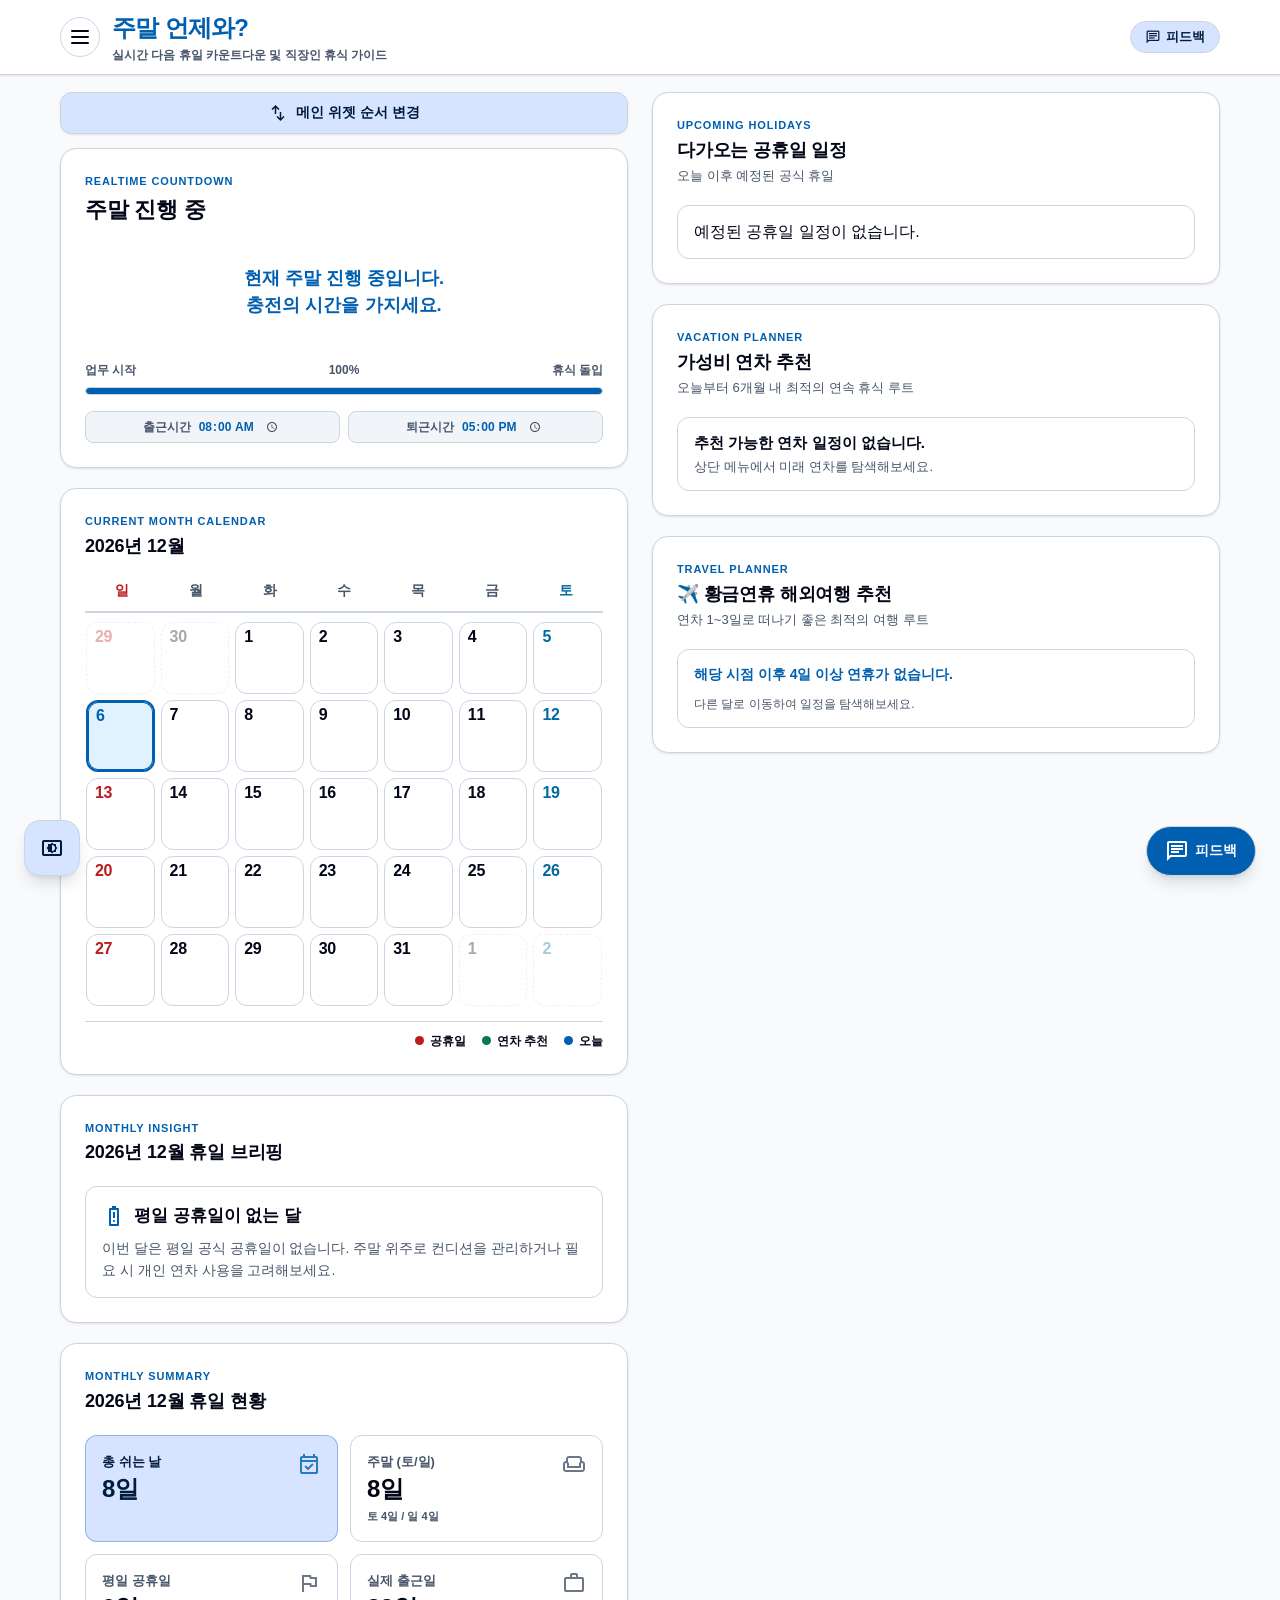
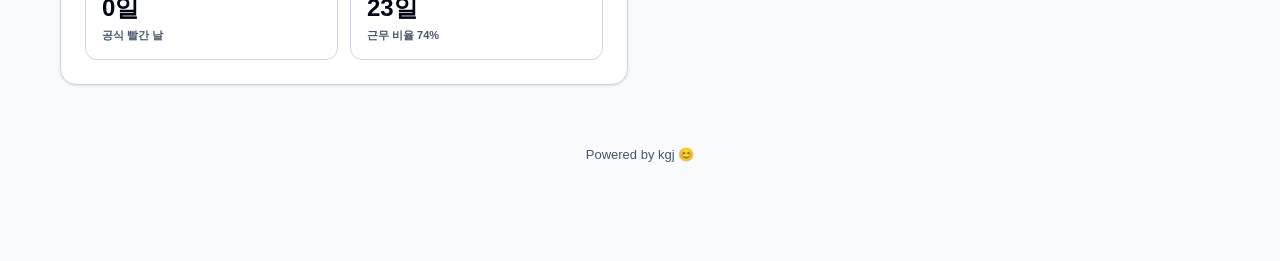
==== index.html @ 72e6ed7c "Update index.html" ====
<!DOCTYPE html>
<html lang="ko" data-theme="auto">
<head>
  <meta charset="UTF-8" />
  <meta name="viewport" content="width=device-width, initial-scale=1.0" />
  <title>주말 언제와?</title>
  <link rel="icon" type="image/png" href="/day-off.png">

  <!-- Open Graph (OG) 메타 태그 -->
  <meta property="og:type" content="website" />
  <meta property="og:title" content="주말 언제와?" />
  <meta property="og:description" content="직장인들의 중요한 주말과 휴가를 위해!" />
  <meta property="og:image" content="/bye.png" />
  <meta property="og:url" content="https://day-off.o-r.kr" />
  <meta property="og:site_name" content="주말 언제와?" />
  <meta property="og:locale" content="ko_KR" />

  <link rel="stylesheet" href="style.css" />
  <link rel="preconnect" href="https://fonts.googleapis.com">
  <link rel="preconnect" href="https://fonts.gstatic.com" crossorigin>
  <link href="https://fonts.googleapis.com/css2?family=Pretendard:wght@400;500;600;700;800;900&family=Material+Symbols+Outlined:opsz,wght,FILL,GRAD@20..48,100..700,0..1,-50..200&display=swap" rel="stylesheet">
</head>
<body>
  <!-- 글로벌 로딩 화면 -->
  <div class="app-loading-screen" id="app-loading-screen">
    <div class="loading-spinner"></div>
    <p class="loading-text">데이터 불러오는 중...</p>
  </div>

  <!-- 상단 앱 바 (애니메이션 햄버거/X 버튼 & 마퀴 지원 타이틀 & 중앙 백그라운드 루팡 인디케이터 & 우측 피드백 버튼) -->
  <header class="app-top-bar" id="app-top-bar">
    <div class="top-bar-inner">
      <div class="top-bar-left">
        <!-- ☰ ↔ ✖️ 애니메이션 변형 햄버거 버튼 -->
        <button type="button" class="hamburger-btn" id="btn-open-nav-menu" aria-label="메뉴 열기" title="전체 메뉴">
          <div class="hamburger-lines">
            <span></span>
            <span></span>
            <span></span>
          </div>
        </button>

        <div class="top-bar-title-wrap" id="top-bar-title-wrap">
          <h1 class="brand-title" id="brand-title">
            <span class="brand-title-text" id="brand-title-text">주말 언제와?</span>
          </h1>
          <p class="brand-subtitle" id="brand-subtitle">
            <span class="brand-subtitle-text" id="brand-subtitle-text">실시간 다음 휴일 카운트다운 및 직장인 휴식 가이드</span>
          </p>
        </div>
      </div>

      <!-- ☕ 루팡 진행 중 최상단 가운데 미니 인디케이터 (클릭 시 루팡 가이드 모달 열림) -->
      <button type="button" class="top-bar-slack-indicator is-hidden" id="btn-top-slack-indicator" title="슬기로운 루팡 가이드 열기">
        <span class="slack-pulse-dot"></span>
        <span class="slack-indicator-text">☕ <span id="top-slack-time">00:00:00</span></span>
        <span class="slack-indicator-divider">|</span>
        <span class="slack-indicator-amount"><span id="top-slack-amount">0</span>원</span>
      </button>

      <!-- 🌟 스크롤 시 상단 우측에 나타나는 피드백 버튼 -->
      <button type="button" class="top-bar-feedback-btn is-hidden" id="btn-top-feedback" title="피드백 작성">
        <span class="material-symbols-outlined">chat</span>
        <span class="btn-text">피드백</span>
      </button>
    </div>
  </header>

  <!-- ==========================================
       1. 메인 대시보드 (좌/우 균등 배치)
       ========================================== -->
  <div class="app-layout">
    <main class="responsive-dashboard-grid" id="main-dashboard-grid">
      <!-- 좌측 칼럼 영역 (4개 위젯) -->
      <div class="grid-col primary-col" id="col-primary">
        
        <!-- REALTIME COUNTDOWN 상단: 위젯 순서 변경 버튼 바 -->
        <div class="widget-order-top-bar">
          <button type="button" class="btn-widget-reorder-main" id="btn-open-widget-order" title="대시보드 위젯 순서 변경">
            <span class="material-symbols-outlined">swap_vert</span>
            <span>메인 위젯 순서 변경</span>
          </button>
        </div>

        <!-- 위젯 1: 실시간 쉬는 날 카운트다운 -->
        <section class="md-card hero-card dashboard-widget" data-widget-id="countdown" id="widget-countdown">
          <div class="card-header">
            <div>
              <span class="card-overline">REALTIME COUNTDOWN</span>
              <h2 id="timer-title" class="title-large">다음 쉬는 날까지</h2>
            </div>
          </div>
          
          <div class="countdown-display" id="countdown">
            <div class="countdown-unit">
              <div class="flip-text-container" id="flip-days">
                <span class="flip-num active">0</span>
                <span class="flip-num incoming">0</span>
              </div>
              <span class="label-unit">일</span>
            </div>
            <span class="countdown-separator">:</span>

            <div class="countdown-unit">
              <div class="flip-text-container" id="flip-hours">
                <span class="flip-num active">00</span>
                <span class="flip-num incoming">00</span>
              </div>
              <span class="label-unit">시간</span>
            </div>
            <span class="countdown-separator">:</span>

            <div class="countdown-unit">
              <div class="flip-text-container" id="flip-minutes">
                <span class="flip-num active">00</span>
                <span class="flip-num incoming">00</span>
              </div>
              <span class="label-unit">분</span>
            </div>
            <span class="countdown-separator">:</span>

            <div class="countdown-unit">
              <div class="flip-text-container" id="flip-seconds">
                <span class="flip-num active">00</span>
                <span class="flip-num incoming">00</span>
              </div>
              <span class="label-unit">초</span>
            </div>
          </div>

          <div class="linear-progress-group">
            <div class="progress-labels">
              <span class="label-small" id="progress-start-label">업무 시작</span>
              <span class="label-small font-bold" id="progress-percent">0%</span>
              <span class="label-small" id="progress-end-label">휴식 돌입</span>
            </div>
            <div class="linear-progress-track">
              <div class="linear-progress-indicator" id="progress-bar"></div>
            </div>

            <!-- 게이지 밑 오른쪽 출근/퇴근 시간 설정 칩 행 -->
            <div class="progress-bottom-row">
              <label for="start-work-time" class="target-time-chip compact-chip" title="출근 시간 변경 (브라우저에 자동 저장)">
                <span class="material-symbols-outlined chip-icon">schedule</span>
                <span class="chip-label">출근시간</span>
                <input type="time" id="start-work-time" class="time-input-inline" />
              </label>

              <label for="off-work-time" class="target-time-chip compact-chip" title="퇴근 시간 변경 (브라우저에 자동 저장)">
                <span class="material-symbols-outlined chip-icon">schedule</span>
                <span class="chip-label">퇴근시간</span>
                <input type="time" id="off-work-time" class="time-input-inline" />
              </label>
            </div>
          </div>
        </section>

        <!-- 위젯 2: 현재 월 고정 달력 (날씨 표시 지원) -->
        <section class="md-card dashboard-widget" data-widget-id="calendar" id="widget-calendar">
          <div class="cal-nav-bar">
            <div class="cal-title-area">
              <span class="card-overline">CURRENT MONTH CALENDAR</span>
              <div class="cal-title-row">
                <h2 id="main-cal-month-year" class="title-medium">이번 달 달력</h2>
              </div>
            </div>
          </div>

          <div class="calendar-grid-header">
            <span class="sun">일</span>
            <span>월</span>
            <span>화</span>
            <span>수</span>
            <span>목</span>
            <span>금</span>
            <span class="sat">토</span>
          </div>

          <div class="calendar-viewport">
            <div class="calendar-grid-layer active-layer" id="main-calendar-days"></div>
          </div>

          <div class="calendar-legend">
            <span class="legend-item"><span class="legend-dot dot-holiday"></span>공휴일</span>
            <span class="legend-item"><span class="legend-dot dot-leave"></span>연차 추천</span>
            <span class="legend-item"><span class="legend-dot dot-today"></span>오늘</span>
          </div>
        </section>

        <!-- 위젯 3: 이번 달 브리핑 -->
        <section class="md-card insight-card dashboard-widget" data-widget-id="insight" id="widget-insight">
          <div class="card-headline">
            <div>
              <span class="card-overline">MONTHLY INSIGHT</span>
              <h2 class="title-medium" id="main-insight-title">이번 달 휴일 브리핑</h2>
            </div>
          </div>
          <div class="insight-content-box">
            <div class="insight-header">
              <span class="material-symbols-outlined insight-badge-icon" id="main-insight-icon">insights</span>
              <h3 class="insight-headline" id="main-insight-headline">휴일 일정 분석 중...</h3>
            </div>
            <p class="insight-description" id="main-insight-desc">데이터를 불러오고 있습니다.</p>
          </div>
        </section>

        <!-- 위젯 4: 이번 달 통계 -->
        <section class="md-card dashboard-widget" data-widget-id="stats" id="widget-stats">
          <div class="card-headline">
            <div>
              <span class="card-overline">MONTHLY SUMMARY</span>
              <h2 class="title-medium" id="main-stats-title">이번 달 휴일 현황</h2>
            </div>
          </div>

          <div class="stats-grid">
            <div class="stat-box total">
              <div class="stat-content">
                <span class="stat-label">총 쉬는 날</span>
                <span class="stat-value" id="main-stat-total-days">0일</span>
              </div>
              <span class="material-symbols-outlined stat-icon">event_available</span>
            </div>

            <div class="stat-box">
              <div class="stat-content">
                <span class="stat-label">주말 (토/일)</span>
                <span class="stat-value" id="main-stat-weekend-days">0일</span>
                <span class="stat-sub" id="main-stat-weekend-detail">토 0일 / 일 0일</span>
              </div>
              <span class="material-symbols-outlined stat-icon">weekend</span>
            </div>

            <div class="stat-box">
              <div class="stat-content">
                <span class="stat-label">평일 공휴일</span>
                <span class="stat-value" id="main-stat-holiday-days">0일</span>
                <span class="stat-sub">공식 빨간 날</span>
              </div>
              <span class="material-symbols-outlined stat-icon">flag</span>
            </div>

            <div class="stat-box">
              <div class="stat-content">
                <span class="stat-label">실제 출근일</span>
                <span class="stat-value" id="main-stat-work-days">0일</span>
                <span class="stat-sub" id="main-stat-work-percent">근무 비율 0%</span>
              </div>
              <span class="material-symbols-outlined stat-icon">work</span>
            </div>
          </div>
        </section>
      </div>

      <!-- 우측 칼럼 영역 (3개 위젯: 다가오는 공휴일 -> 가성비 연차 추천 -> 해외여행 추천) -->
      <div class="grid-col secondary-col" id="col-secondary">
        <!-- 위젯 5: 실시간 다가오는 공휴일 일정 -->
        <section class="md-card dashboard-widget" data-widget-id="holidays" id="widget-holidays">
          <div class="card-headline">
            <div>
              <span class="card-overline">UPCOMING HOLIDAYS</span>
              <h2 class="title-medium">다가오는 공휴일 일정</h2>
              <p class="body-small">오늘 이후 예정된 공식 휴일</p>
            </div>
          </div>
          <ul class="md-list" id="main-holiday-list"></ul>
        </section>

        <!-- 위젯 6: 실시간 가성비 연차 추천 -->
        <section class="md-card dashboard-widget" data-widget-id="vacation" id="widget-vacation">
          <div class="card-headline">
            <div>
              <span class="card-overline">VACATION PLANNER</span>
              <h2 class="title-medium">가성비 연차 추천</h2>
              <p class="body-small">오늘부터 6개월 내 최적의 연속 휴식 루트</p>
            </div>
          </div>
          <div class="recommendation-list" id="main-vacation-recommendations"></div>
        </section>

        <!-- 위젯 7: 해외여행 황금 연휴 추천 -->
        <section class="md-card travel-recommend-card dashboard-widget" data-widget-id="travel" id="widget-travel">
          <div class="card-headline">
            <div>
              <span class="card-overline">TRAVEL PLANNER</span>
              <h2 class="title-medium">✈️ 황금연휴 해외여행 추천</h2>
              <p class="body-small">연차 1~3일로 떠나기 좋은 최적의 여행 루트</p>
            </div>
          </div>
          <div class="travel-rec-list" id="main-travel-recommendations"></div>
        </section>
      </div>
    </main>

    <footer class="app-footer">
      <p>Powered by kgj 😊</p>
    </footer>
  </div>

  <!-- ==========================================
       2. 사이드 네비게이션 드로어 (좌측)
       ========================================== -->
  <div class="nav-drawer-backdrop" id="nav-drawer-backdrop"></div>
  <aside class="nav-drawer" id="nav-drawer" aria-label="사이드 메뉴">
    <div class="nav-drawer-header">
      <div class="nav-drawer-title-wrap">
        <h2 class="nav-title">메뉴</h2>
        <span class="nav-version">v1.3.0</span>
      </div>
      <!-- 일체감 있는 애니메이션 닫기 버튼 -->
      <button type="button" class="hamburger-btn" id="btn-close-nav-menu" aria-label="메뉴 닫기" title="메뉴 닫기">
        <div class="hamburger-lines">
          <span></span>
          <span></span>
          <span></span>
        </div>
      </button>
    </div>
    
    <nav class="nav-menu-list">
      <!-- 1. 미래 연차 시뮬레이터 -->
      <button type="button" class="nav-menu-item primary-action" id="menu-open-simulator">
        <span class="material-symbols-outlined nav-item-icon">edit_calendar</span>
        <div class="nav-item-text">
          <span class="nav-item-title">미래 연차 시뮬레이터</span>
          <span class="nav-item-desc">미래 달력을 넘기며 연차 황금루트 탐색</span>
        </div>
        <span class="material-symbols-outlined nav-item-arrow">chevron_right</span>
      </button>

      <!-- 2. 점심메뉴 추천 -->
      <button type="button" class="nav-menu-item feature-item" id="menu-open-lunch">
        <span class="material-symbols-outlined nav-item-icon" style="color: #ea580c;">restaurant</span>
        <div class="nav-item-text">
          <span class="nav-item-title">오늘 점심 뭐 먹지?</span>
          <span class="nav-item-desc">결정장애 탈출! 직장인 점심 룰렛 & 추천</span>
        </div>
        <span class="material-symbols-outlined nav-item-arrow">chevron_right</span>
      </button>

      <!-- 3. 루팡하는 방법 -->
      <button type="button" class="nav-menu-item feature-item" id="menu-open-slacking">
        <span class="material-symbols-outlined nav-item-icon" style="color: #0284c7;">coffee</span>
        <div class="nav-item-text">
          <span class="nav-item-title">합법적 월급 루팡 가이드</span>
          <span class="nav-item-desc">시간 때우기 꿀팁 & 실시간 루팡 급여 계산기</span>
        </div>
        <span class="material-symbols-outlined nav-item-arrow">chevron_right</span>
      </button>

      <div class="nav-section-label">준비 중인 기능</div>

      <button type="button" class="nav-menu-item is-disabled" title="준비 중입니다">
        <span class="material-symbols-outlined nav-item-icon">notifications_active</span>
        <div class="nav-item-text">
          <span class="nav-item-title">퇴근 및 연휴 알림 설정</span>
          <span class="nav-item-desc">D-Day 푸시 알림 (준비 중)</span>
        </div>
        <span class="nav-badge-temp">준비중</span>
      </button>

      <button type="button" class="nav-menu-item is-disabled" title="준비 중입니다">
        <span class="material-symbols-outlined nav-item-icon">share</span>
        <div class="nav-item-text">
          <span class="nav-item-title">연차 일정 캘린더 내보내기</span>
          <span class="nav-item-desc">Google / Outlook 연동 (준비 중)</span>
        </div>
        <span class="nav-badge-temp">준비중</span>
      </button>
    </nav>
  </aside>

  <!-- ==========================================
       3. 미래 연차 시뮬레이터 (풀스크린 모달 + 하단 고정바)
       ========================================== -->
  <div class="drawer-backdrop" id="sim-drawer-backdrop"></div>
  <aside class="simulation-drawer full-screen-view" id="simulation-drawer" aria-label="미래 연차 시뮬레이터">
    <header class="fullscreen-drawer-header">
      <div class="fullscreen-header-inner">
        <div class="fullscreen-title-wrap">
          <h2 class="drawer-title">📆 미래 연차 시뮬레이터</h2>
          <p class="drawer-subtitle">원하는 달을 탐색하며 미래 시점의 연차와 휴일을 분석합니다.</p>
        </div>
        <button type="button" class="md-icon-button btn-close-sim" id="btn-close-sim" aria-label="시뮬레이터 닫기" title="닫기">
          <span class="material-symbols-outlined">close</span>
        </button>
      </div>
    </header>

    <div class="fullscreen-drawer-scroll">
      <div class="fullscreen-content-container">
        <!-- 1. 상단 캘린더 -->
        <section class="md-card">
          <div class="cal-nav-bar">
            <div class="cal-title-area">
              <span class="card-overline">SIMULATION CALENDAR</span>
              <div class="cal-title-row">
                <h2 id="sim-cal-month-year" class="title-medium">2026년 9월</h2>
                <button type="button" id="sim-cal-btn-today" class="md-button md-button-text sim-today-btn">오늘로 이동하기</button>
              </div>
            </div>
            <div class="cal-nav-buttons">
              <button type="button" id="sim-cal-prev" class="md-icon-button" aria-label="이전 달">
                <span class="material-symbols-outlined">chevron_left</span>
              </button>
              <button type="button" id="sim-cal-next" class="md-icon-button" aria-label="다음 달">
                <span class="material-symbols-outlined">chevron_right</span>
              </button>
            </div>
          </div>

          <div class="calendar-grid-header">
            <span class="sun">일</span>
            <span>월</span>
            <span>화</span>
            <span>수</span>
            <span>목</span>
            <span>금</span>
            <span class="sat">토</span>
          </div>

          <div class="calendar-viewport" id="sim-calendar-viewport">
            <div class="calendar-grid-layer active-layer" id="sim-calendar-days-active"></div>
          </div>

          <div class="calendar-legend">
            <span class="legend-item"><span class="legend-dot dot-holiday"></span>공휴일</span>
            <span class="legend-item"><span class="legend-dot dot-leave"></span>연차 추천</span>
            <span class="legend-item"><span class="legend-dot dot-today"></span>실제 오늘</span>
          </div>
        </section>

        <!-- 2. 브리핑 -->
        <section class="md-card insight-card">
          <div class="card-headline">
            <div>
              <span class="card-overline">MONTHLY INSIGHT (SIMULATED)</span>
              <h2 class="title-medium" id="sim-insight-title">2026년 9월 휴일 브리핑</h2>
            </div>
          </div>
          <div class="insight-content-box">
            <div class="insight-header">
              <span class="material-symbols-outlined insight-badge-icon" id="sim-insight-icon">insights</span>
              <h3 class="insight-headline" id="sim-insight-headline">분석 중...</h3>
            </div>
            <p class="insight-description" id="sim-insight-desc">데이터를 불러오고 있습니다.</p>
          </div>
        </section>

        <!-- 3. 현황 통계 -->
        <section class="md-card">
          <div class="card-headline">
            <div>
              <span class="card-overline">MONTHLY SUMMARY (SIMULATED)</span>
              <h2 class="title-medium" id="sim-stats-title">2026년 9월 휴일 현황</h2>
            </div>
          </div>

          <div class="stats-grid">
            <div class="stat-box total">
              <div class="stat-content">
                <span class="stat-label">총 쉬는 날</span>
                <span class="stat-value" id="sim-stat-total-days">0일</span>
              </div>
              <span class="material-symbols-outlined stat-icon">event_available</span>
            </div>

            <div class="stat-box">
              <div class="stat-content">
                <span class="stat-label">주말 (토/일)</span>
                <span class="stat-value" id="sim-stat-weekend-days">0일</span>
                <span class="stat-sub" id="sim-stat-weekend-detail">토 0일 / 일 0일</span>
              </div>
              <span class="material-symbols-outlined stat-icon">weekend</span>
            </div>

            <div class="stat-box">
              <div class="stat-content">
                <span class="stat-label">평일 공휴일</span>
                <span class="stat-value" id="sim-stat-holiday-days">0일</span>
                <span class="stat-sub">공식 빨간 날</span>
              </div>
              <span class="material-symbols-outlined stat-icon">flag</span>
            </div>

            <div class="stat-box">
              <div class="stat-content">
                <span class="stat-label">실제 출근일</span>
                <span class="stat-value" id="sim-stat-work-days">0일</span>
                <span class="stat-sub" id="sim-stat-work-percent">근무 비율 0%</span>
              </div>
              <span class="material-symbols-outlined stat-icon">work</span>
            </div>
          </div>
        </section>

        <!-- 4. 공휴일 일정 -->
        <section class="md-card">
          <div class="card-headline">
            <div>
              <span class="card-overline">UPCOMING HOLIDAYS (SIMULATED)</span>
              <h2 class="title-medium">예정된 공휴일 일정</h2>
              <p class="body-small" id="sim-holiday-desc">선택된 달 이후 예정된 휴일</p>
            </div>
          </div>
          <ul class="md-list" id="sim-holiday-list"></ul>
        </section>

        <!-- 5. 연차 추천 -->
        <section class="md-card">
          <div class="card-headline">
            <div>
              <span class="card-overline">VACATION PLANNER (SIMULATED)</span>
              <h2 class="title-medium">가성비 연차 추천</h2>
              <p class="body-small" id="sim-vacation-desc">선택된 달 이후 6개월간의 황금 루트</p>
            </div>
          </div>
          <div class="recommendation-list" id="sim-vacation-recommendations"></div>
        </section>

        <!-- 6. 시뮬레이터 전용 TRAVEL PLANNER 위젯 -->
        <section class="md-card travel-recommend-card">
          <div class="card-headline">
            <div>
              <span class="card-overline">TRAVEL PLANNER (SIMULATED)</span>
              <h2 class="title-medium">✈️ 황금연휴 해외여행 추천</h2>
              <p class="body-small" id="sim-travel-desc">선택된 달 이후 최적의 여행 루트</p>
            </div>
          </div>
          <div class="travel-rec-list" id="sim-travel-recommendations"></div>
        </section>

        <!-- 하단 고정바 여백 스페이서 -->
        <div class="drawer-bottom-spacer" aria-hidden="true"></div>
      </div>
    </div>

    <!-- 🌟 시뮬레이터 하단 고정 네비게이션 바 (자연스러운 슬라이드 애니메이션 래퍼 적용) -->
    <div class="sim-bottom-nav-bar" id="sim-bottom-nav-bar">
      <div class="sim-bottom-nav-inner">
        <button type="button" id="sim-bottom-prev" class="sim-nav-btn prev-btn" aria-label="이전 달 이동">
          <span class="material-symbols-outlined">chevron_left</span>
          <span class="btn-text">이전 달</span>
        </button>

        <div class="sim-bottom-center-wrap" id="sim-bottom-center-wrap">
          <div class="sim-bottom-current-badge">
            <span class="sim-bottom-badge-label">탐색 시점</span>
            <strong class="sim-bottom-badge-date" id="sim-bottom-month-year">2026년 9월</strong>
          </div>

          <button type="button" id="sim-bottom-btn-today" class="sim-bottom-today-pill is-hidden" title="현재 달로 이동">현재 달로</button>
        </div>

        <button type="button" id="sim-bottom-next" class="sim-nav-btn next-btn" aria-label="다음 달 이동">
          <span class="btn-text">다음 달</span>
          <span class="material-symbols-outlined">chevron_right</span>
        </button>
      </div>
    </div>
  </aside>

  <!-- ==========================================
       4. 점심 메뉴 추천 모달 (풀스크린)
       ========================================== -->
  <div class="drawer-backdrop" id="lunch-drawer-backdrop"></div>
  <aside class="simulation-drawer full-screen-view" id="lunch-drawer" aria-label="점심메뉴 추천">
    <header class="fullscreen-drawer-header">
      <div class="fullscreen-header-inner">
        <div class="fullscreen-title-wrap">
          <h2 class="drawer-title">🍱 오늘 점심 뭐 먹지?</h2>
          <p class="drawer-subtitle">결정장애 해소! 직장인 맞춤 랜덤 룰렛 추천</p>
        </div>
        <button type="button" class="md-icon-button btn-close-sim" id="btn-close-lunch" aria-label="닫기" title="닫기">
          <span class="material-symbols-outlined">close</span>
        </button>
      </div>
    </header>

    <div class="fullscreen-drawer-scroll">
      <div class="fullscreen-content-container">
        <section class="md-card lunch-hero-card">
          <div class="lunch-category-chips" id="lunch-category-chips">
            <button type="button" class="filter-chip active" data-cat="all">전체 메뉴</button>
            <button type="button" class="filter-chip" data-cat="korean">한식</button>
            <button type="button" class="filter-chip" data-cat="chinese">중식</button>
            <button type="button" class="filter-chip" data-cat="japanese">일식</button>
            <button type="button" class="filter-chip" data-cat="western">양식</button>
            <button type="button" class="filter-chip" data-cat="asian">아시안/이색</button>
            <button type="button" class="filter-chip" data-cat="snack">분식/패스트</button>
            <button type="button" class="filter-chip" data-cat="diet">다이어트/가벼운</button>
          </div>

          <div class="lunch-display-box">
            <div class="lunch-icon-wrap" id="lunch-result-icon">🍽️</div>
            <div class="lunch-name-display" id="lunch-result-name">무엇을 먹을까요?</div>
            <p class="lunch-desc-display" id="lunch-result-desc">카테고리를 고르고 아래 추천 버튼을 눌러보세요!</p>
          </div>

          <div class="lunch-action-row">
            <button type="button" class="lunch-spin-btn" id="btn-spin-lunch">
              <span class="material-symbols-outlined">casino</span>
              <span>오늘 점심 랜덤 추천받기!</span>
            </button>
          </div>
        </section>

        <section class="md-card">
          <div class="card-headline">
            <div>
              <span class="card-overline">SITUATION PICKS</span>
              <h2 class="title-medium">상황별 추천 픽</h2>
              <p class="body-small">오늘 나의 기분과 상태에 맞는 메뉴</p>
            </div>
          </div>

          <div class="situation-grid">
            <div class="situation-item">
              <span class="situation-emoji">😵‍💫</span>
              <div class="situation-info">
                <strong>어제 과음했다면 (해장 픽)</strong>
                <p>순대국, 콩나물국밥, 쌀국수, 짬뽕, 뼈해장국</p>
              </div>
            </div>
            <div class="situation-item">
              <span class="situation-emoji">🔥</span>
              <div class="situation-info">
                <strong>스트레스 풀리는 매운맛</strong>
                <p>마라탕, 떡볶이, 매운갈비찜, 쭈꾸미볶음, 낙지덮밥</p>
              </div>
            </div>
            <div class="situation-item">
              <span class="situation-emoji">⚡</span>
              <div class="situation-info">
                <strong>빠르게 먹고 꿀잠 자고플 때</strong>
                <p>수제버거, 김밥&라면, 샌드위치, 규동, 토스트</p>
              </div>
            </div>
            <div class="situation-item">
              <span class="situation-emoji">🥩</span>
              <div class="situation-info">
                <strong>월급날 / 기분 내고 싶을 때</strong>
                <p>초밥 오마카세, 규카츠, 스테이크 파스타, 텐동, 사케동</p>
              </div>
            </div>
          </div>
        </section>

        <div class="drawer-bottom-spacer" aria-hidden="true"></div>
      </div>
    </div>
  </aside>

  <!-- ==========================================
       5. 루팡하는 방법 (시간때우기) 모달 (풀스크린)
       ========================================== -->
  <div class="drawer-backdrop" id="slacking-drawer-backdrop"></div>
  <aside class="simulation-drawer full-screen-view" id="slacking-drawer" aria-label="월급 루팡 가이드">
    <header class="fullscreen-drawer-header">
      <div class="fullscreen-header-inner">
        <div class="fullscreen-title-wrap">
          <h2 class="drawer-title">☕ 슬기로운 직장생활 (루팡 가이드)</h2>
          <p class="drawer-subtitle">업무 피로를 덜어내는 합법적 멘탈 충전 꿀팁</p>
        </div>
        <button type="button" class="md-icon-button btn-close-sim" id="btn-close-slacking" aria-label="닫기" title="닫기">
          <span class="material-symbols-outlined">close</span>
        </button>
      </div>
    </header>

    <div class="fullscreen-drawer-scroll">
      <div class="fullscreen-content-container">
        <!-- 루팡 머니 계산기 (연봉/시급 세전 기준 계산 지원) -->
        <section class="md-card slacking-calculator-card">
          <div class="card-headline">
            <div>
              <span class="card-overline">REALTIME SLACKING INCOME</span>
              <h2 class="title-medium">💰 실시간 루팡 머니 계산기</h2>
              <p class="body-small">세전 연봉 또는 시급을 기준으로 실시간 번 돈을 계산합니다.</p>
            </div>
          </div>

          <div class="slack-wage-type-toggle">
            <button type="button" class="slack-type-btn active" data-type="annual">세전 연봉 기준</button>
            <button type="button" class="slack-type-btn" data-type="hourly">시급 직접 입력</button>
          </div>

          <div class="calculator-inputs">
            <!-- 연봉 입력 그룹 -->
            <div class="calc-input-group" id="group-annual-salary">
              <label class="calc-label" for="user-annual-salary">세전 연봉 (만원)</label>
              <div class="input-with-unit">
                <input type="number" id="user-annual-salary" class="calc-input" value="3200" step="100" min="0" />
                <span class="input-unit">만원</span>
              </div>
              <span class="calc-sub-hint" id="calc-converted-hourly">환산 시급: 약 12,759원</span>
            </div>

            <!-- 시급 입력 그룹 -->
            <div class="calc-input-group" id="group-hourly-wage" style="display: none;">
              <label class="calc-label" for="user-hourly-wage">내 시급 (원)</label>
              <div class="input-with-unit">
                <input type="number" id="user-hourly-wage" class="calc-input" value="12759" step="500" min="0" />
                <span class="input-unit">원</span>
              </div>
              <span class="calc-sub-hint">주 40시간(월 209시간) 기준</span>
            </div>

            <button type="button" class="calc-btn" id="btn-toggle-slack-timer">
              <span class="material-symbols-outlined" id="slack-btn-icon">play_arrow</span>
              <span id="slack-btn-text">루팡 시작</span>
            </button>
          </div>

          <div class="slacking-counter-box">
            <div class="slacking-time-text">루팡 진행 시간: <span id="slack-elapsed-time">00:00:00</span></div>
            <div class="slacking-money-earned">
              <span class="slack-currency">₩</span>
              <span id="slack-earned-amount">0</span>
              <span class="slack-won">원 획득!</span>
            </div>
            <p class="slack-cheer" id="slack-cheer-text">버튼을 눌러 숨돌리기 시간을 기록해보세요!</p>
          </div>
        </section>

        <section class="md-card">
          <div class="card-headline">
            <div>
              <span class="card-overline">PRO SLACKING SKILLS</span>
              <h2 class="title-medium">직장인 멘탈 세이브 6대 기술</h2>
            </div>
          </div>

          <div class="slack-tips-list">
            <div class="slack-tip-item">
              <div class="tip-badge">스킬 1</div>
              <div class="tip-content">
                <strong>서류나 텀블러 들고 복도 배회하기</strong>
                <p>빈손으로 걸으면 노는 것 같지만, 결재판이나 다이어리를 들고 진지한 표정으로 걸으면 바쁜 프로젝트 회의 가는 줄 압니다.</p>
              </div>
            </div>

            <div class="slack-tip-item">
              <div class="tip-badge">스킬 2</div>
              <div class="tip-content">
                <strong>미간 찌푸리며 키보드 현란하게 치기</strong>
                <p>모니터에 메모장을 켜두고 인터넷 쇼핑이나 아무 말을 격정적으로 타이핑하면, 매우 심각한 이슈를 처리 중인 전문가로 보입니다.</p>
              </div>
            </div>

            <div class="slack-tip-item">
              <div class="tip-badge">스킬 3</div>
              <div class="tip-content">
                <strong>식후 15분 양치질 + 탕비실 커피 투어</strong>
                <p>칫솔을 물고 화장실 거울을 보며 멍때리고 탕비실 원두커피 내리는 소리를 감상하며 평화로운 15분을 확보하세요.</p>
              </div>
            </div>

            <div class="slack-tip-item">
              <div class="tip-badge">스킬 4</div>
              <div class="tip-content">
                <strong>Alt + Tab / 윈도우 단축키 신의 경지</strong>
                <p>엑셀 데이터 분석 창을 언제나 뒤에 띄워두고, 위기 시 번개같은 속도로 `Alt + Tab`을 시전하는 동체시력을 훈련하세요.</p>
              </div>
            </div>

            <div class="slack-tip-item">
              <div class="tip-badge">스킬 5</div>
              <div class="tip-content">
                <strong>온열 안대 착용 후 "안구 건조증 치료 중"</strong>
                <p>15분간 꿀잠을 자면서도 '모니터를 너무 열심히 봐서 눈이 피로해 휴식 중'이라는 완벽한 명분을 획득할 수 있습니다.</p>
              </div>
            </div>

            <div class="slack-tip-item">
              <div class="tip-badge">스킬 6</div>
              <div class="tip-content">
                <strong>캘린더에 '집중 기획 회의' 셀프 등록</strong>
                <p>주 1~2회 1시간 정도 나만의 캘린더 일정을 차단하여 불필요한 미팅 소집을 방지하고 여유롭게 개인 업무를 정리하세요.</p>
              </div>
            </div>
          </div>
        </section>

        <div class="drawer-bottom-spacer" aria-hidden="true"></div>
      </div>
    </div>
  </aside>

  <!-- ==========================================
       6. 메인 위젯 순서 설정 모달
       ========================================== -->
  <div class="modal-backdrop" id="widget-order-modal-backdrop"></div>
  <div class="cal-detail-modal widget-order-modal" id="widget-order-modal" role="dialog" aria-modal="true">
    <div class="modal-header">
      <div class="modal-title-wrap">
        <span class="material-symbols-outlined modal-icon" style="color: #005fb0;">swap_vert</span>
        <div>
          <h3 class="modal-date">메인 위젯 순서 설정</h3>
          <span class="modal-status-badge normal">커스텀 배치</span>
        </div>
      </div>
      <button type="button" class="md-icon-button modal-close-btn" id="btn-close-widget-order" aria-label="닫기">
        <span class="material-symbols-outlined">close</span>
      </button>
    </div>
    <div class="modal-body">
      <p class="widget-order-guide">화살표(▲/▼)를 눌러 위젯의 표시 순서를 변경하세요.</p>
      <div class="widget-order-list" id="widget-order-list"></div>
      
      <div class="widget-order-actions">
        <button type="button" class="md-button md-button-text" id="btn-reset-widget-order">
          <span class="material-symbols-outlined icon-small">restart_alt</span>
          <span>기본 순서로 복원</span>
        </button>
        <button type="button" class="md-button sim-today-btn" id="btn-save-widget-order">
          <span>완료</span>
        </button>
      </div>
    </div>
  </div>

  <!-- ==========================================
       7. 달력 날짜 상세 모달 (날씨 정보 연동)
       ========================================== -->
  <div class="modal-backdrop" id="cal-modal-backdrop"></div>
  <div class="cal-detail-modal" id="cal-detail-modal" role="dialog" aria-modal="true">
    <div class="modal-header">
      <div class="modal-title-wrap">
        <span class="material-symbols-outlined modal-icon" id="modal-type-icon">event</span>
        <div>
          <h3 class="modal-date" id="modal-date-text">2026년 8월 15일 (토)</h3>
          <span class="modal-status-badge" id="modal-badge-text">공휴일</span>
        </div>
      </div>
      <button type="button" class="md-icon-button modal-close-btn" id="btn-close-modal" aria-label="닫기">
        <span class="material-symbols-outlined">close</span>
      </button>
    </div>
    <div class="modal-body">
      <div class="modal-info-row" id="modal-weather-box" style="display: none;">
        <span class="info-label">날씨 예보</span>
        <p class="info-value-desc" id="modal-info-weather" style="font-weight: 700; color: var(--md-sys-color-primary);"></p>
      </div>
      <div class="modal-info-row">
        <span class="info-label">명칭 / 사유</span>
        <p class="info-value-highlight" id="modal-info-name">광복절</p>
      </div>
      <div class="modal-info-row" id="modal-extra-box">
        <span class="info-label">상세 안내</span>
        <p class="info-value-desc" id="modal-info-desc">대한민국 공식 공휴일입니다.</p>
      </div>
    </div>
  </div>

  <!-- ==========================================
       8. 피드백 작성 모달
       ========================================== -->
  <div class="modal-backdrop" id="feedback-modal-backdrop"></div>
  <div class="cal-detail-modal feedback-modal-card" id="feedback-modal" role="dialog" aria-modal="true">
    <div class="modal-header">
      <div class="modal-title-wrap">
        <span class="material-symbols-outlined modal-icon" style="color: #2563eb;">chat</span>
        <div>
          <h3 class="modal-date">소중한 의견을 남겨주세요</h3>
          <span class="modal-status-badge normal">피드백 접수</span>
        </div>
      </div>
      <button type="button" class="md-icon-button modal-close-btn" id="btn-close-feedback" aria-label="닫기">
        <span class="material-symbols-outlined">close</span>
      </button>
    </div>
    <div class="modal-body">
      <form id="feedback-form" class="feedback-form-content">
        <div class="form-group-item">
          <label for="fb-category" class="fb-label">카테고리</label>
          <select id="fb-category" class="fb-select" required>
            <option value="" disabled selected>카테고리를 선택해주세요</option>
            <option value="개선사항 요청">개선사항 요청</option>
            <option value="오류신고">오류신고</option>
            <option value="신기능 아이디어">신기능 아이디어 제공</option>
            <option value="기타">기타</option>
          </select>
        </div>

        <div class="form-group-item">
          <label for="fb-content" class="fb-label">내용</label>
          <textarea id="fb-content" class="fb-textarea" rows="4" placeholder="의견이나 불편한 점을 자유롭게 적어주세요." required></textarea>
        </div>

        <button type="submit" id="fb-submit-btn" class="fb-submit-btn">
          <span class="material-symbols-outlined" style="font-size: 18px;">send</span>
          <span id="fb-btn-text">피드백 보내기</span>
        </button>
      </form>
    </div>
  </div>

  <!-- 좌측 하단 테마 모드 전환 컨트롤러 -->
  <aside class="theme-switcher-fab left-fab" id="theme-switcher-fab">
    <div class="theme-menu" id="theme-menu">
      <button type="button" class="theme-option" data-theme-value="light">
        <span class="material-symbols-outlined">light_mode</span>
        <span class="theme-text">라이트</span>
      </button>
      <button type="button" class="theme-option" data-theme-value="dark">
        <span class="material-symbols-outlined">dark_mode</span>
        <span class="theme-text">다크</span>
      </button>
      <button type="button" class="theme-option" data-theme-value="auto">
        <span class="material-symbols-outlined">settings_brightness</span>
        <span class="theme-text">자동</span>
      </button>
    </div>
    <button type="button" class="md-fab" id="fab-theme-btn" aria-label="테마 설정">
      <span class="material-symbols-outlined" id="fab-theme-icon">settings_brightness</span>
    </button>
  </aside>

  <!-- 우측 하단 플로팅 피드백 버튼 (최상단 노출 / 스크롤 시 상단 바로 이동) -->
  <button type="button" class="feedback-fab right-fab" id="btn-feedback-fab" aria-label="피드백 작성" title="피드백 작성">
    <span class="material-symbols-outlined">chat</span>
    <span class="fab-text">피드백</span>
  </button>

  <script src="script.js"></script>
</body>
</html>
---- style.css ----
/* ==========================================
   1. Material Design 3 토큰 정의
   ========================================== */
:root {
  --md-sys-color-primary: #005fb0;
  --md-sys-color-on-primary: #ffffff;
  --md-sys-color-primary-container: #d6e4ff;
  --md-sys-color-on-primary-container: #001b3d;
  --md-sys-color-secondary: #475569;
  --md-sys-color-secondary-container: #e2e8f0;
  --md-sys-color-on-secondary-container: #0f172a;
  --md-sys-color-tertiary: #047857;
  --md-sys-color-tertiary-container: #a7f3d0;
  --md-sys-color-on-tertiary-container: #022c22;
  --md-sys-color-error: #b91c1c;
  --md-sys-color-error-container: #fee2e2;
  --md-sys-color-background: #f8fafc;
  --md-sys-color-on-background: #020617;
  --md-sys-color-surface: #ffffff;
  --md-sys-color-on-surface: #020617;
  --md-sys-color-surface-container: #ffffff;
  --md-sys-color-surface-container-high: #f1f5f9;

  --md-sys-color-outline: #475569;
  --md-sys-color-outline-variant: #cbd5e1;
  --card-border-color: #cbd5e1;
  --cal-cell-border: #cbd5e1;

  --md-shape-corner-small: 8px;
  --md-shape-corner-medium: 12px;
  --md-shape-corner-large: 16px;
  --md-shape-corner-extra-large: 24px;
  --md-shape-corner-sheet: 28px;
  --md-shape-corner-full: 9999px;

  --md-elevation-1: 0 1px 3px 0 rgba(15, 23, 42, 0.08), 0 1px 2px -1px rgba(15, 23, 42, 0.08);
  --md-elevation-2: 0 4px 6px -1px rgba(15, 23, 42, 0.10), 0 2px 4px -2px rgba(15, 23, 42, 0.10);
  --md-elevation-3: 0 10px 15px -3px rgba(15, 23, 42, 0.12), 0 4px 6px -4px rgba(15, 23, 42, 0.12);
}

[data-theme="dark"] {
  --md-sys-color-primary: #9ecafe;
  --md-sys-color-on-primary: #003258;
  --md-sys-color-primary-container: #00497d;
  --md-sys-color-on-primary-container: #d1e4ff;
  --md-sys-color-secondary: #cbd5e1;
  --md-sys-color-secondary-container: #1e293b;
  --md-sys-color-on-secondary-container: #f8fafc;
  --md-sys-color-tertiary: #6ee7b7;
  --md-sys-color-tertiary-container: #064e3b;
  --md-sys-color-on-tertiary-container: #ecfdf5;
  --md-sys-color-error: #fca5a5;
  --md-sys-color-error-container: #7f1d1d;
  --md-sys-color-background: #090d16;
  --md-sys-color-on-background: #ffffff;
  --md-sys-color-surface: #111722;
  --md-sys-color-on-surface: #ffffff;
  --md-sys-color-surface-container: #111722;
  --md-sys-color-surface-container-high: #1c2433;

  --md-sys-color-outline: #94a3b8;
  --md-sys-color-outline-variant: #334155;
  --card-border-color: #2a374a;
  --cal-cell-border: #2a374a;

  --md-elevation-1: 0 1px 3px 0 rgba(0, 0, 0, 0.4);
  --md-elevation-2: 0 4px 8px 0 rgba(0, 0, 0, 0.5);
  --md-elevation-3: 0 10px 18px 0 rgba(0, 0, 0, 0.65);
}

/* 자동 모드일 때 OS 다크모드 활성화 시에만 적용 */
@media (prefers-color-scheme: dark) {
  [data-theme="auto"] {
    --md-sys-color-primary: #9ecafe;
    --md-sys-color-on-primary: #003258;
    --md-sys-color-primary-container: #00497d;
    --md-sys-color-on-primary-container: #d1e4ff;
    --md-sys-color-secondary: #cbd5e1;
    --md-sys-color-secondary-container: #1e293b;
    --md-sys-color-on-secondary-container: #f8fafc;
    --md-sys-color-tertiary: #6ee7b7;
    --md-sys-color-tertiary-container: #064e3b;
    --md-sys-color-on-tertiary-container: #ecfdf5;
    --md-sys-color-error: #ffb4ab;
    --md-sys-color-error-container: #7f1d1d;
    --md-sys-color-background: #090d16;
    --md-sys-color-on-background: #ffffff;
    --md-sys-color-surface: #111722;
    --md-sys-color-on-surface: #ffffff;
    --md-sys-color-surface-container: #111722;
    --md-sys-color-surface-container-high: #1c2433;

    --md-sys-color-outline: #94a3b8;
    --md-sys-color-outline-variant: #334155;
    --card-border-color: #2a374a;
    --cal-cell-border: #2a374a;

    --md-elevation-1: 0 1px 3px 0 rgba(0, 0, 0, 0.4);
    --md-elevation-2: 0 4px 8px 0 rgba(0, 0, 0, 0.5);
    --md-elevation-3: 0 10px 18px 0 rgba(0, 0, 0, 0.65);
  }

  [data-theme="auto"] .time-input-inline::-webkit-calendar-picker-indicator {
    filter: invert(0.8);
  }

  [data-theme="auto"] .cal-cell.holiday {
    background-color: #450a0a;
    border-color: #991b1b;
  }
  [data-theme="auto"] .cal-cell.holiday .cal-date-num { color: #fca5a5; }
  [data-theme="auto"] .cal-cell.holiday .cal-sub-label {
    color: #fecaca;
    background: rgba(239, 68, 68, 0.4);
  }

  [data-theme="auto"] .cal-cell.leave-rec {
    background-color: #064e3b;
    border-color: #059669;
  }
  [data-theme="auto"] .cal-cell.leave-rec .cal-date-num { color: #6ee7b7; }
  [data-theme="auto"] .cal-cell.leave-rec .cal-sub-label {
    color: #a7f3d0;
    background: rgba(16, 185, 129, 0.4);
  }

  [data-theme="auto"] .cal-cell.today {
    background-color: #0c2a4a;
    border-color: var(--md-sys-color-primary);
    box-shadow: inset 0 0 0 1px var(--md-sys-color-primary);
  }
}

/* ==========================================
   2. 전역 스타일 & 로딩 화면
   ========================================== */
* {
  box-sizing: border-box;
  margin: 0;
  padding: 0;
  font-family: 'Pretendard', -apple-system, BlinkMacSystemFont, Roboto, sans-serif;
  transition: background-color 0.25s ease, color 0.25s ease, border-color 0.25s ease;
  -webkit-font-smoothing: antialiased;
  -webkit-tap-highlight-color: transparent;
}

body {
  background-color: var(--md-sys-color-background);
  color: var(--md-sys-color-on-background);
  min-height: 100vh;
  display: flex;
  flex-direction: column;
  align-items: center;
  padding: 84px 16px 80px;
  line-height: 1.5;
  overflow-x: hidden;
}

.app-loading-screen {
  position: fixed;
  inset: 0;
  z-index: 9999;
  background-color: var(--md-sys-color-background);
  display: flex;
  flex-direction: column;
  align-items: center;
  justify-content: center;
  gap: 16px;
  opacity: 1;
  visibility: visible;
  transition: opacity 0.35s ease, visibility 0.35s ease;
}

.app-loading-screen.is-hidden {
  opacity: 0;
  visibility: hidden;
  pointer-events: none;
}

.loading-spinner {
  width: 44px;
  height: 44px;
  border: 4px solid var(--card-border-color);
  border-top-color: var(--md-sys-color-primary);
  border-radius: 50%;
  animation: spinLoading 0.8s cubic-bezier(0.4, 0, 0.2, 1) infinite;
}

@keyframes spinLoading {
  0% { transform: rotate(0deg); }
  100% { transform: rotate(360deg); }
}

.loading-text {
  font-size: 0.9375rem;
  font-weight: 700;
  color: var(--md-sys-color-outline);
}

.app-top-bar {
  position: fixed;
  top: 0;
  left: 0;
  right: 0;
  z-index: 1100;
  background-color: var(--md-sys-color-surface);
  backdrop-filter: blur(16px);
  -webkit-backdrop-filter: blur(16px);
  border-bottom: 1.5px solid var(--card-border-color);
  box-shadow: var(--md-elevation-1);
  display: flex;
  justify-content: center;
  padding: 10px 16px;
}

.top-bar-inner {
  width: 100%;
  max-width: 1160px;
  display: flex;
  align-items: center;
  justify-content: space-between;
  gap: 12px;
}

.top-bar-left {
  display: flex;
  align-items: center;
  gap: 12px;
  flex: 1;
  min-width: 0;
}

/* 🌟 상단 타이틀 & 부제목 영역 (마퀴 롤링 지원) */
.top-bar-title-wrap {
  flex: 1;
  text-align: left;
  min-width: 0;
  overflow: hidden;
  display: flex;
  flex-direction: column;
  justify-content: center;
}

.brand-title {
  font-size: 1.25rem;
  font-weight: 900;
  letter-spacing: -0.03em;
  color: var(--md-sys-color-primary);
  white-space: nowrap;
  overflow: hidden;
  text-overflow: ellipsis;
  display: block;
  max-width: 100%;
}

.brand-title.has-marquee {
  text-overflow: clip;
}

.brand-title-text {
  display: inline-block;
  white-space: nowrap;
  will-change: transform;
}

.brand-title-text.is-marquee {
  animation: brandTitleMarquee 4.5s ease-in-out infinite alternate;
}

@keyframes brandTitleMarquee {
  0%, 20% {
    transform: translateX(0);
  }
  80%, 100% {
    transform: translateX(var(--title-marquee-dist, -24px));
  }
}

.brand-subtitle {
  font-size: 0.75rem;
  font-weight: 600;
  color: var(--md-sys-color-outline);
  white-space: nowrap;
  overflow: hidden;
  text-overflow: ellipsis;
}

/* ☕ 상단 중앙 백그라운드 루팡 실시간 인디케이터 */
.top-bar-slack-indicator {
  display: inline-flex;
  align-items: center;
  gap: 6px;
  padding: 6px 14px;
  border-radius: var(--md-shape-corner-full);
  background: linear-gradient(135deg, rgba(2, 132, 199, 0.12), rgba(2, 132, 199, 0.24));
  border: 1.5px solid #0284c7;
  color: #0284c7;
  font-size: 0.75rem;
  font-weight: 800;
  cursor: pointer;
  flex-shrink: 0;
  transition: transform 0.2s cubic-bezier(0.2, 0, 0, 1), opacity 0.25s ease, background-color 0.2s;
  user-select: none;
  box-shadow: 0 2px 8px rgba(2, 132, 199, 0.2);
}

[data-theme="dark"] .top-bar-slack-indicator {
  color: #38bdf8;
  border-color: #38bdf8;
  background: rgba(2, 132, 199, 0.25);
  box-shadow: 0 2px 8px rgba(0, 0, 0, 0.4);
}

.top-bar-slack-indicator:hover {
  transform: scale(1.04);
  background: linear-gradient(135deg, rgba(2, 132, 199, 0.22), rgba(2, 132, 199, 0.36));
}

.top-bar-slack-indicator.is-hidden {
  display: none !important;
}

.slack-pulse-dot {
  width: 7px;
  height: 7px;
  border-radius: 50%;
  background-color: #0284c7;
  box-shadow: 0 0 0 rgba(2, 132, 199, 0.7);
  animation: pulseDotAnim 1.6s infinite cubic-bezier(0.4, 0, 0.6, 1);
}

[data-theme="dark"] .slack-pulse-dot {
  background-color: #38bdf8;
}

@keyframes pulseDotAnim {
  0% { transform: scale(0.95); box-shadow: 0 0 0 0 rgba(2, 132, 199, 0.7); }
  70% { transform: scale(1.15); box-shadow: 0 0 0 6px rgba(2, 132, 199, 0); }
  100% { transform: scale(0.95); box-shadow: 0 0 0 0 rgba(2, 132, 199, 0); }
}

.slack-indicator-text {
  font-size: 0.75rem;
  font-weight: 800;
  display: inline-flex;
  align-items: center;
  gap: 2px;
}

.slack-indicator-divider {
  opacity: 0.4;
  font-weight: 400;
}

.slack-indicator-amount {
  color: #0369a1;
  font-weight: 900;
}

[data-theme="dark"] .slack-indicator-amount {
  color: #7dd3fc;
}

/* 🌟 상단 앱 바 우측 피드백 버튼 */
.top-bar-feedback-btn {
  display: inline-flex;
  align-items: center;
  gap: 5px;
  padding: 6px 14px;
  border-radius: var(--md-shape-corner-full);
  background-color: var(--md-sys-color-primary-container);
  color: var(--md-sys-color-on-primary-container);
  border: 1px solid var(--card-border-color);
  font-size: 0.8125rem;
  font-weight: 800;
  cursor: pointer;
  flex-shrink: 0;
  transition: opacity 0.25s ease, transform 0.25s ease, background-color 0.2s;
  opacity: 1;
  transform: scale(1);
}

.top-bar-feedback-btn:hover {
  background-color: var(--md-sys-color-primary);
  color: var(--md-sys-color-on-primary);
}

.top-bar-feedback-btn.is-hidden {
  opacity: 0;
  pointer-events: none;
  transform: scale(0.85);
}

.top-bar-feedback-btn .material-symbols-outlined {
  font-size: 16px;
}

/* ==========================================
   🌟 ☰ ↔ ✖️ 완벽한 모핑 애니메이션 햄버거/닫기 버튼
   ========================================== */
.hamburger-btn {
  position: relative;
  width: 40px;
  height: 40px;
  border-radius: var(--md-shape-corner-full);
  background: transparent;
  border: 1.5px solid var(--card-border-color);
  display: flex;
  align-items: center;
  justify-content: center;
  cursor: pointer;
  padding: 0;
  flex-shrink: 0;
  transition: background-color 0.2s, border-color 0.2s, transform 0.3s cubic-bezier(0.2, 0, 0, 1);
}

.hamburger-btn:hover {
  background-color: var(--md-sys-color-surface-container-high);
  border-color: var(--md-sys-color-primary);
}

.hamburger-lines {
  width: 18px;
  height: 14px;
  position: relative;
  display: flex;
  flex-direction: column;
  justify-content: space-between;
  align-items: center;
}

.hamburger-lines span {
  display: block;
  width: 100%;
  height: 2px;
  background-color: var(--md-sys-color-on-surface);
  border-radius: 2px;
  transform-origin: center center !important;
  transition: transform 0.35s cubic-bezier(0.2, 0, 0, 1), opacity 0.25s ease, width 0.3s ease;
}

/* 닫기(X) 상태 변형 */
.hamburger-btn.is-close .hamburger-lines span:nth-child(1),
.nav-drawer.is-open #btn-close-nav-menu .hamburger-lines span:nth-child(1) {
  transform: translateY(6px) rotate(45deg);
}

.hamburger-btn.is-close .hamburger-lines span:nth-child(2),
.nav-drawer.is-open #btn-close-nav-menu .hamburger-lines span:nth-child(2) {
  opacity: 0;
  transform: scaleX(0);
}

.hamburger-btn.is-close .hamburger-lines span:nth-child(3),
.nav-drawer.is-open #btn-close-nav-menu .hamburger-lines span:nth-child(3) {
  transform: translateY(-6px) rotate(-45deg);
}

#btn-close-nav-menu:hover {
  transform: rotate(90deg);
}

.app-layout {
  width: 100%;
  max-width: 680px;
  display: flex;
  flex-direction: column;
  gap: 20px;
  position: relative;
  transition: max-width 0.3s ease;
}

.responsive-dashboard-grid {
  display: flex;
  flex-direction: column;
  gap: 20px;
  width: 100%;
}

.grid-col {
  display: flex;
  flex-direction: column;
  gap: 20px;
}

/* ==========================================
   3. 타이포그래피 & 카드
   ========================================== */
.title-large { font-size: 1.375rem; font-weight: 800; letter-spacing: -0.01em; }
.title-medium { font-size: 1.125rem; font-weight: 800; letter-spacing: -0.01em; }
.label-medium { font-size: 0.875rem; font-weight: 700; }
.label-small { font-size: 0.75rem; font-weight: 600; }
.label-unit { font-size: 0.875rem; font-weight: 800; color: var(--md-sys-color-on-background); margin-top: 6px; }
.body-small { font-size: 0.8125rem; font-weight: 500; color: var(--md-sys-color-outline); margin-top: 2px; }

.material-symbols-outlined { font-size: 20px; vertical-align: middle; }

.md-card {
  background-color: var(--md-sys-color-surface-container);
  border-radius: var(--md-shape-corner-large);
  padding: 24px;
  border: 1.5px solid var(--card-border-color);
  box-shadow: var(--md-elevation-1);
}

.card-header, .card-headline {
  display: flex;
  justify-content: space-between;
  align-items: center;
  margin-bottom: 20px;
}

.card-overline {
  font-size: 0.6875rem;
  font-weight: 900;
  letter-spacing: 0.08em;
  color: var(--md-sys-color-primary);
  display: block;
  margin-bottom: 3px;
  text-transform: uppercase;
}

/* REALTIME COUNTDOWN 상단 위젯 순서 변경 버튼 */
.widget-order-top-bar {
  display: flex;
  width: 100%;
  margin-bottom: -6px;
}

.btn-widget-reorder-main {
  width: 100%;
  display: inline-flex;
  align-items: center;
  justify-content: center;
  gap: 8px;
  padding: 10px 16px;
  border-radius: var(--md-shape-corner-medium);
  background-color: var(--md-sys-color-primary-container);
  color: var(--md-sys-color-on-primary-container);
  border: 1px solid var(--card-border-color);
  font-size: 0.875rem;
  font-weight: 800;
  cursor: pointer;
  box-shadow: var(--md-elevation-1);
  transition: all 0.2s cubic-bezier(0.2, 0, 0, 1);
}

.btn-widget-reorder-main:hover {
  background-color: var(--md-sys-color-primary);
  color: var(--md-sys-color-on-primary);
  border-color: var(--md-sys-color-primary);
  transform: translateY(-1px);
  box-shadow: var(--md-elevation-2);
}

.btn-widget-reorder-main .material-symbols-outlined {
  font-size: 20px;
}

/* 🌟 게이지 밑 출근시간 / 퇴근시간 50:50 정렬 행 (오버플로우 방지) */
.progress-bottom-row {
  display: grid;
  grid-template-columns: repeat(2, minmax(0, 1fr));
  gap: 8px;
  width: 100%;
  margin-top: 8px;
  box-sizing: border-box;
}

.target-time-chip.compact-chip {
  display: flex;
  align-items: center;
  justify-content: center;
  gap: 6px;
  width: 100%;
  min-width: 0;
  padding: 6px 10px;
  border-radius: var(--md-shape-corner-small);
  background-color: var(--md-sys-color-surface-container-high);
  color: var(--md-sys-color-on-surface);
  border: 1px solid var(--card-border-color);
  cursor: pointer;
  user-select: none;
  box-sizing: border-box;
  overflow: hidden;
  transition: background-color 0.2s, border-color 0.2s;
}

.target-time-chip.compact-chip:hover {
  border-color: var(--md-sys-color-primary);
  background-color: var(--md-sys-color-primary-container);
}

.chip-icon {
  display: none !important;
}

.chip-label {
  font-size: 0.75rem;
  font-weight: 700;
  color: var(--md-sys-color-outline);
  cursor: pointer;
  white-space: nowrap;
  flex-shrink: 0;
}

.time-input-inline {
  background: transparent;
  border: none;
  color: var(--md-sys-color-primary);
  font-size: 0.75rem;
  font-weight: 800;
  outline: none;
  cursor: pointer;
  padding: 0;
  width: auto;
  min-width: 0;
  max-width: 100%;
  font-family: inherit;
  text-align: center;
}

.time-input-inline::-webkit-calendar-picker-indicator {
  cursor: pointer;
  opacity: 0.7;
}

[data-theme="dark"] .time-input-inline::-webkit-calendar-picker-indicator {
  filter: invert(0.8);
}

.md-button {
  display: inline-flex;
  align-items: center;
  gap: 6px;
  padding: 8px 14px;
  border-radius: var(--md-shape-corner-full);
  font-size: 0.8125rem;
  font-weight: 700;
  border: none;
  cursor: pointer;
  white-space: nowrap;
}

.md-button-text {
  background: transparent;
  color: var(--md-sys-color-primary);
  padding: 4px 8px;
}

.sim-today-btn {
  font-size: 0.8125rem;
  font-weight: 800;
  padding: 4px 10px;
  border-radius: var(--md-shape-corner-small);
  background-color: var(--md-sys-color-primary-container);
  color: var(--md-sys-color-on-primary-container);
}

.sim-today-btn.is-hidden {
  display: none !important;
}

.md-icon-button {
  background: transparent;
  border: 1.5px solid var(--card-border-color);
  color: var(--md-sys-color-on-surface);
  width: 40px;
  height: 40px;
  border-radius: var(--md-shape-corner-full);
  display: flex;
  align-items: center;
  justify-content: center;
  cursor: pointer;
  flex-shrink: 0;
}

.md-icon-button:hover {
  background-color: var(--md-sys-color-surface-container-high);
  border-color: var(--md-sys-color-primary);
}

/* ==========================================
   4. 클린 텍스트 플립다운 시계
   ========================================== */
.countdown-display {
  display: flex;
  justify-content: center;
  align-items: center;
  gap: 16px;
  margin: 12px 0 24px;
}

.countdown-unit {
  display: flex;
  flex-direction: column;
  align-items: center;
  min-width: 64px;
}

.flip-text-container {
  position: relative;
  height: 52px;
  width: 100%;
  display: flex;
  align-items: center;
  justify-content: center;
  perspective: 250px;
  -webkit-perspective: 250px;
}

.flip-num {
  position: absolute;
  top: 0;
  left: 0;
  right: 0;
  bottom: 0;
  display: flex;
  align-items: center;
  justify-content: center;
  font-size: 2.75rem;
  font-weight: 900;
  color: var(--md-sys-color-on-surface);
  font-variant-numeric: tabular-nums;
  letter-spacing: -0.04em;
  line-height: 1;
  backface-visibility: hidden;
  -webkit-backface-visibility: hidden;
  transform-style: preserve-3d;
}

.flip-num.active {
  transform: translateY(0) rotateX(0deg);
  opacity: 1;
}

.flip-num.incoming {
  transform: translateY(-50%) rotateX(90deg);
  opacity: 0;
}

.flip-text-container.flipping-down .flip-num.active {
  animation: flipTextOutDown 0.42s cubic-bezier(0.4, 0, 0.2, 1) forwards;
}

.flip-text-container.flipping-down .flip-num.incoming {
  animation: flipTextInDown 0.42s cubic-bezier(0.4, 0, 0.2, 1) forwards;
}

@keyframes flipTextOutDown {
  0% { transform: translateY(0); opacity: 1; }
  100% { transform: translateY(-100%); opacity: 0; }
}

@keyframes flipTextInDown {
  0% { transform: translateY(100%); opacity: 0; }
  100% { transform: translateY(0); opacity: 1; }
}

.countdown-separator {
  font-size: 1.85rem;
  font-weight: 800;
  color: var(--md-sys-color-outline);
  margin-bottom: 24px;
}

.linear-progress-group {
  display: flex;
  flex-direction: column;
  gap: 8px;
}

.progress-labels {
  display: flex;
  justify-content: space-between;
  color: var(--md-sys-color-outline);
}

.linear-progress-track {
  width: 100%;
  height: 8px;
  background-color: var(--md-sys-color-surface-container-high);
  border-radius: var(--md-shape-corner-full);
  border: 1px solid var(--card-border-color);
  overflow: hidden;
}

.linear-progress-indicator {
  height: 100%;
  width: 0%;
  background-color: var(--md-sys-color-primary);
  border-radius: var(--md-shape-corner-full);
  transition: width 0.4s ease;
}

/* ==========================================
   5. 캘린더 그리드 & 수직 날씨 배지 스타일
   ========================================== */
.cal-nav-bar {
  display: flex;
  justify-content: space-between;
  align-items: flex-start;
  margin-bottom: 16px;
}

.cal-title-area {
  display: flex;
  flex-direction: column;
}

.cal-title-row {
  display: flex;
  align-items: center;
  gap: 8px;
}

.cal-nav-buttons {
  display: flex;
  gap: 6px;
  margin-top: 4px;
}

.calendar-grid-header {
  display: grid;
  grid-template-columns: repeat(7, minmax(0, 1fr));
  width: 100%;
  text-align: center;
  font-size: 0.875rem;
  font-weight: 900;
  color: var(--md-sys-color-outline);
  padding: 4px 0 10px;
  border-bottom: 2px solid var(--card-border-color);
}

.calendar-grid-header .sun { color: #b91c1c; }
.calendar-grid-header .sat { color: #0369a1; }

.calendar-viewport {
  position: relative;
  overflow: hidden;
  width: 100%;
  min-height: 330px;
  margin-top: 8px;
}

.calendar-grid-layer {
  display: grid;
  grid-template-columns: repeat(7, minmax(0, 1fr));
  gap: 6px;
  width: 100%;
  position: absolute;
  top: 0;
  left: 0;
  padding: 1px;
  will-change: transform, opacity;
}

.calendar-grid-layer.active-layer {
  position: relative;
  transform: translateY(0);
  opacity: 1;
}

.slide-up-exit { animation: slideUpExitAnim 0.32s cubic-bezier(0.2, 0, 0, 1) forwards; }
.slide-up-enter { animation: slideUpEnterAnim 0.32s cubic-bezier(0.2, 0, 0, 1) forwards; }
.slide-down-exit { animation: slideDownExitAnim 0.32s cubic-bezier(0.2, 0, 0, 1) forwards; }
.slide-down-enter { animation: slideDownEnterAnim 0.32s cubic-bezier(0.2, 0, 0, 1) forwards; }

@keyframes slideUpExitAnim {
  0% { transform: translateY(0); opacity: 1; }
  100% { transform: translateY(-100%); opacity: 0; }
}

@keyframes slideUpEnterAnim {
  0% { transform: translateY(100%); opacity: 0; }
  100% { transform: translateY(0); opacity: 1; }
}

@keyframes slideDownExitAnim {
  0% { transform: translateY(0); opacity: 1; }
  100% { transform: translateY(100%); opacity: 0; }
}

@keyframes slideDownEnterAnim {
  0% { transform: translateY(-100%); opacity: 0; }
  100% { transform: translateY(0); opacity: 1; }
}

.cal-cell {
  min-height: 58px;
  width: 100%;
  min-width: 0;
  background-color: var(--md-sys-color-surface);
  border: 1.5px solid var(--cal-cell-border);
  border-radius: var(--md-shape-corner-medium);
  padding: 5px 4px 4px;
  display: flex;
  flex-direction: column;
  justify-content: space-between;
  cursor: pointer;
  user-select: none;
  overflow: hidden;
  transition: transform 0.15s ease, border-color 0.15s ease, background-color 0.15s ease;
}

.cal-cell:hover {
  border-color: var(--md-sys-color-primary);
  transform: translateY(-2px);
}

.cal-cell.other-month {
  opacity: 0.35;
  background-color: transparent;
  border-style: dashed;
}

.cal-cell-top {
  display: flex;
  justify-content: space-between;
  align-items: flex-start;
  width: 100%;
  min-height: 18px;
}

.cal-date-num {
  font-size: 0.9375rem;
  font-weight: 900;
  line-height: 1;
  color: var(--md-sys-color-on-background);
  letter-spacing: -0.02em;
}

.cal-cell.sunday .cal-date-num { color: #b91c1c; }
.cal-cell.saturday .cal-date-num { color: #0369a1; }

.cal-weather-badge {
  display: flex;
  flex-direction: column;
  align-items: flex-end;
  justify-content: flex-start;
  line-height: 1;
  gap: 1px;
  opacity: 0.92;
  margin-top: -1px;
}

.cal-weather-icon {
  font-size: 0.8125rem;
  line-height: 1;
  display: block;
}

.cal-temp {
  font-size: 0.625rem;
  font-weight: 900;
  color: var(--md-sys-color-outline);
  line-height: 1;
  letter-spacing: -0.04em;
}

.cal-cell.holiday {
  background-color: #fee2e2;
  border-color: #f87171;
}
.cal-cell.holiday .cal-date-num { color: #991b1b; font-weight: 900; }

.cal-cell.leave-rec {
  background-color: #d1fae5;
  border: 1.5px dashed #059669;
}
.cal-cell.leave-rec .cal-date-num { color: #065f46; font-weight: 900; }

.cal-cell.today {
  border: 2px solid var(--md-sys-color-primary);
  background-color: #e0f2fe;
  box-shadow: inset 0 0 0 1px var(--md-sys-color-primary);
  outline: none;
}
.cal-cell.today .cal-date-num { color: var(--md-sys-color-primary); font-weight: 900; }

.cal-sub-label {
  font-size: 0.625rem;
  line-height: 1.2;
  white-space: nowrap;
  overflow: hidden;
  font-weight: 800;
  padding: 2px 3px;
  border-radius: 4px;
  text-align: center;
  display: block;
  width: 100%;
  box-sizing: border-box;
}

.cal-sub-label.has-marquee {
  text-align: left;
}

.cal-sub-text {
  display: inline-block;
  white-space: nowrap;
  max-width: 100%;
  overflow: hidden;
  text-overflow: ellipsis;
  vertical-align: middle;
}

.cal-sub-text.is-marquee {
  max-width: none;
  overflow: visible;
  text-overflow: clip;
  animation: dynamicMarquee 3.6s ease-in-out infinite alternate;
  will-change: transform;
}

@keyframes dynamicMarquee {
  0%, 20% {
    transform: translateX(0);
  }
  80%, 100% {
    transform: translateX(var(--marquee-dist, -24px));
  }
}

.cal-cell.holiday .cal-sub-label {
  color: #991b1b;
  background: rgba(239, 68, 68, 0.25);
}

.cal-cell.leave-rec .cal-sub-label {
  color: #065f46;
  background: rgba(16, 185, 129, 0.28);
}

[data-theme="dark"] .cal-cell.holiday {
  background-color: #450a0a;
  border-color: #991b1b;
}
[data-theme="dark"] .cal-cell.holiday .cal-date-num { color: #fca5a5; }
[data-theme="dark"] .cal-cell.holiday .cal-sub-label {
  color: #fecaca;
  background: rgba(239, 68, 68, 0.4);
}

[data-theme="dark"] .cal-cell.leave-rec {
  background-color: #064e3b;
  border-color: #059669;
}
[data-theme="dark"] .cal-cell.leave-rec .cal-date-num { color: #6ee7b7; }
[data-theme="dark"] .cal-cell.leave-rec .cal-sub-label {
  color: #a7f3d0;
  background: rgba(16, 185, 129, 0.4);
}

[data-theme="dark"] .cal-cell.today {
  background-color: #0c2a4a;
  border-color: var(--md-sys-color-primary);
  box-shadow: inset 0 0 0 1px var(--md-sys-color-primary);
  outline: none;
}

.calendar-legend {
  display: flex;
  justify-content: flex-end;
  gap: 16px;
  margin-top: 14px;
  padding-top: 10px;
  border-top: 1.5px solid var(--card-border-color);
  font-size: 0.75rem;
  font-weight: 700;
  color: var(--md-sys-color-on-background);
}

.legend-item { display: flex; align-items: center; gap: 6px; }
.legend-dot { width: 9px; height: 9px; border-radius: var(--md-shape-corner-full); }
.dot-holiday { background-color: #b91c1c; }
.dot-leave { background-color: #047857; }
.dot-today { background-color: var(--md-sys-color-primary); }

/* ==========================================
   6. 해외여행 위젯 & 추천 리스트
   ========================================== */
.travel-rec-list {
  display: flex;
  flex-direction: column;
  gap: 12px;
}

.travel-card-item {
  background-color: var(--md-sys-color-surface);
  border: 1.5px solid var(--card-border-color);
  border-radius: var(--md-shape-corner-medium);
  padding: 14px 16px;
  display: flex;
  flex-direction: column;
  gap: 10px;
}

.travel-item-header {
  display: flex;
  justify-content: flex-start;
  align-items: flex-start;
  width: 100%;
}

.travel-title-wrap {
  display: flex;
  flex-direction: column;
  align-items: flex-start;
  gap: 6px;
  width: 100%;
}

.travel-period-tag {
  font-size: 0.875rem;
  font-weight: 800;
  color: var(--md-sys-color-primary);
  display: flex;
  align-items: center;
  gap: 6px;
}

.travel-badge-days {
  background-color: var(--md-sys-color-primary-container);
  color: var(--md-sys-color-on-primary-container);
  font-size: 0.75rem;
  font-weight: 800;
  padding: 3px 8px;
  border-radius: var(--md-shape-corner-small);
  border: 1px solid rgba(0, 95, 176, 0.2);
  display: inline-block;
}

.travel-destinations-row {
  display: flex;
  align-items: center;
  gap: 6px;
  flex-wrap: wrap;
}

.dest-chip {
  background-color: var(--md-sys-color-surface-container-high);
  border: 1px solid var(--card-border-color);
  font-size: 0.75rem;
  font-weight: 700;
  padding: 3px 8px;
  border-radius: 6px;
}

.travel-tip-text {
  font-size: 0.75rem;
  color: var(--md-sys-color-outline);
}

.insight-content-box {
  background-color: var(--md-sys-color-surface);
  border-radius: var(--md-shape-corner-medium);
  padding: 16px;
  border: 1.5px solid var(--card-border-color);
  display: flex;
  flex-direction: column;
  gap: 8px;
}

.insight-header { display: flex; align-items: center; gap: 8px; }
.insight-badge-icon { color: var(--md-sys-color-primary); font-size: 24px; }
.insight-headline { font-size: 1.05rem; font-weight: 800; color: var(--md-sys-color-on-surface); }
.insight-description { font-size: 0.875rem; color: var(--md-sys-color-outline); line-height: 1.6; }

.stats-grid {
  display: grid;
  grid-template-columns: repeat(2, 1fr);
  gap: 12px;
}

.stat-box {
  background-color: var(--md-sys-color-surface);
  border: 1.5px solid var(--card-border-color);
  border-radius: var(--md-shape-corner-medium);
  padding: 16px;
  display: flex;
  justify-content: space-between;
  align-items: flex-start;
}

.stat-box.total {
  background-color: var(--md-sys-color-primary-container);
  border-color: rgba(0, 95, 176, 0.35);
}

.stat-box.total .stat-label,
.stat-box.total .stat-value { color: var(--md-sys-color-on-primary-container); }
.stat-box.total .stat-icon { color: var(--md-sys-color-primary); }

.stat-content { display: flex; flex-direction: column; }
.stat-label { font-size: 0.8125rem; font-weight: 700; color: var(--md-sys-color-outline); margin-bottom: 4px; }
.stat-value { font-size: 1.5rem; font-weight: 800; color: var(--md-sys-color-on-surface); line-height: 1.2; }
.stat-sub { font-size: 0.6875rem; font-weight: 600; color: var(--md-sys-color-outline); margin-top: 4px; }
.stat-icon { font-size: 24px; color: var(--md-sys-color-outline); opacity: 0.8; }

.recommendation-list, .md-list {
  display: flex;
  flex-direction: column;
  gap: 10px;
  list-style: none;
}

.recommendation-item, .md-list-item {
  background-color: var(--md-sys-color-surface);
  border: 1.5px solid var(--card-border-color);
  border-radius: var(--md-shape-corner-medium);
  padding: 14px 16px;
  display: flex;
  justify-content: space-between;
  align-items: center;
}

.item-content h3 { font-size: 0.9375rem; font-weight: 700; margin-bottom: 2px; }
.item-content p { font-size: 0.8125rem; color: var(--md-sys-color-outline); }

.badge-benefit {
  background-color: var(--md-sys-color-tertiary-container);
  color: var(--md-sys-color-on-tertiary-container);
  border: 1px solid rgba(11, 107, 82, 0.35);
  font-size: 0.75rem;
  font-weight: 800;
  padding: 6px 12px;
  border-radius: var(--md-shape-corner-small);
  white-space: nowrap;
}

.holiday-dday {
  background-color: var(--md-sys-color-secondary-container);
  color: var(--md-sys-color-on-secondary-container);
  border: 1px solid var(--card-border-color);
  font-weight: 700;
  font-size: 0.75rem;
  padding: 4px 10px;
  border-radius: var(--md-shape-corner-small);
}

.app-footer {
  text-align: center;
  padding: 32px 0 16px;
  color: var(--md-sys-color-outline);
  font-size: 0.8125rem;
  font-weight: 500;
}

/* ==========================================
   7. 사이드 메뉴 네비게이션 드로어 (좌측)
   ========================================== */
.nav-drawer-backdrop {
  position: fixed;
  inset: 0;
  background-color: rgba(0, 0, 0, 0.55);
  backdrop-filter: blur(4px);
  -webkit-backdrop-filter: blur(4px);
  z-index: 1250;
  opacity: 0;
  pointer-events: none;
  transition: opacity 0.3s ease;
}

.nav-drawer-backdrop.is-open {
  opacity: 1;
  pointer-events: auto;
}

.nav-drawer {
  position: fixed;
  top: 0;
  left: 0;
  bottom: 0;
  width: 100%;
  max-width: 380px;
  background-color: var(--md-sys-color-surface);
  z-index: 1350;
  box-shadow: 5px 0 25px rgba(0, 0, 0, 0.25);
  border-right: 1.5px solid var(--card-border-color);
  transform: translateX(-100%);
  visibility: hidden;
  pointer-events: none;
  transition: transform 0.35s cubic-bezier(0.16, 1, 0.3, 1), visibility 0.35s;
  display: flex;
  flex-direction: column;
}

.nav-drawer.is-open {
  transform: translateX(0);
  visibility: visible;
  pointer-events: auto;
}

.nav-drawer-header {
  display: flex;
  justify-content: space-between;
  align-items: center;
  padding: 20px 24px;
  border-bottom: 1.5px solid var(--card-border-color);
}

.nav-drawer-title-wrap { display: flex; align-items: baseline; gap: 8px; }
.nav-title { font-size: 1.25rem; font-weight: 900; color: var(--md-sys-color-on-surface); }
.nav-version { font-size: 0.75rem; font-weight: 700; color: var(--md-sys-color-outline); }

.nav-menu-list {
  flex: 1;
  overflow-y: auto;
  padding: 16px;
  display: flex;
  flex-direction: column;
  gap: 10px;
}

.nav-menu-item {
  display: flex;
  align-items: center;
  gap: 14px;
  padding: 14px 16px;
  background-color: var(--md-sys-color-surface-container);
  border: 1.5px solid var(--card-border-color);
  border-radius: var(--md-shape-corner-medium);
  cursor: pointer;
  text-align: left;
  transition: background-color 0.2s, border-color 0.2s, transform 0.15s;
}

.nav-menu-item:hover:not(.is-disabled) {
  background-color: var(--md-sys-color-surface-container-high);
  border-color: var(--md-sys-color-primary);
  transform: translateX(2px);
}

.nav-menu-item.primary-action {
  background-color: var(--md-sys-color-primary-container);
  border-color: rgba(0, 95, 176, 0.3);
}
.nav-menu-item.primary-action .nav-item-icon,
.nav-menu-item.primary-action .nav-item-arrow {
  color: var(--md-sys-color-primary);
}

.nav-item-icon { font-size: 24px; color: var(--md-sys-color-outline); }
.nav-item-text { flex: 1; display: flex; flex-direction: column; }
.nav-item-title { font-size: 0.9375rem; font-weight: 800; color: var(--md-sys-color-on-surface); }
.nav-item-desc { font-size: 0.75rem; font-weight: 500; color: var(--md-sys-color-outline); }
.nav-item-arrow { font-size: 20px; color: var(--md-sys-color-outline); }

.nav-section-label {
  font-size: 0.75rem;
  font-weight: 800;
  color: var(--md-sys-color-outline);
  padding: 12px 6px 4px;
  text-transform: uppercase;
  letter-spacing: 0.05em;
}

.nav-menu-item.is-disabled { opacity: 0.55; cursor: not-allowed; border-style: dashed; }
.nav-badge-temp {
  font-size: 0.625rem;
  font-weight: 800;
  padding: 2px 6px;
  border-radius: 4px;
  background-color: var(--md-sys-color-surface-container-high);
  color: var(--md-sys-color-outline);
}

/* ==========================================
   8. 풀스크린 모달 (모바일 주소창 높이 변화 잔상 제거)
   ========================================== */
.drawer-backdrop {
  position: fixed;
  inset: 0;
  background-color: rgba(0, 0, 0, 0.6);
  backdrop-filter: blur(6px);
  -webkit-backdrop-filter: blur(6px);
  z-index: 1390;
  opacity: 0;
  pointer-events: none;
  transition: opacity 0.35s cubic-bezier(0.32, 0.72, 0, 1);
}

.drawer-backdrop.is-open {
  opacity: 1;
  pointer-events: auto;
}

.simulation-drawer.full-screen-view {
  position: fixed !important;
  top: 0 !important;
  left: 0 !important;
  right: 0 !important;
  bottom: 0 !important;
  width: 100vw !important;
  width: 100dvw !important;
  height: 100vh !important;
  height: 100dvh !important;
  max-width: 100vw !important;
  max-height: 100vh !important;
  max-height: 100dvh !important;
  background-color: var(--md-sys-color-background) !important;
  z-index: 1400 !important;
  border: none !important;
  box-shadow: none !important;
  transform: translateY(100%);
  visibility: hidden;
  pointer-events: none;
  transition: transform 0.35s cubic-bezier(0.16, 1, 0.3, 1), visibility 0.35s;
  display: flex !important;
  flex-direction: column !important;
  overflow: hidden !important;
}

.simulation-drawer.full-screen-view.is-open {
  transform: translateY(0) !important;
  visibility: visible !important;
  pointer-events: auto !important;
}

.fullscreen-drawer-header {
  width: 100%;
  background-color: var(--md-sys-color-surface);
  border-bottom: 1.5px solid var(--card-border-color);
  box-shadow: var(--md-elevation-1);
  display: flex;
  justify-content: center;
  padding: 12px 16px;
  z-index: 10;
  flex-shrink: 0;
}

.fullscreen-header-inner {
  width: 100%;
  max-width: 1160px;
  display: flex;
  align-items: center;
  justify-content: space-between;
  gap: 16px;
}

.fullscreen-title-wrap { flex: 1; text-align: left; }
.drawer-title { font-size: 1.25rem; font-weight: 800; color: var(--md-sys-color-on-surface); }
.drawer-subtitle { font-size: 0.75rem; font-weight: 600; color: var(--md-sys-color-outline); }

.fullscreen-drawer-scroll {
  flex: 1 1 auto;
  width: 100%;
  min-height: 0;
  overflow-y: auto;
  overflow-x: hidden;
  -webkit-overflow-scrolling: touch;
  padding: 24px 16px 20px;
  box-sizing: border-box;
}

.fullscreen-content-container {
  width: 100%;
  max-width: 780px;
  margin: 0 auto;
  display: flex;
  flex-direction: column;
  gap: 20px;
}

.drawer-bottom-spacer {
  height: 16px;
  width: 100%;
  flex-shrink: 0;
  pointer-events: none;
}

/* ==========================================
   🌟 시뮬레이터 하단 네비게이션 바 & 슬라이드 트랜지션
   ========================================== */
.sim-bottom-nav-bar {
  position: relative;
  z-index: 20;
  flex-shrink: 0;
  width: 100%;
  background-color: var(--md-sys-color-surface);
  backdrop-filter: blur(16px);
  -webkit-backdrop-filter: blur(16px);
  border-top: 1.5px solid var(--card-border-color);
  box-shadow: 0 -4px 20px rgba(0, 0, 0, 0.12);
  display: flex;
  justify-content: center;
  padding: 10px 16px calc(12px + env(safe-area-inset-bottom, 8px));
  box-sizing: border-box;
}

.sim-bottom-nav-inner {
  width: 100%;
  max-width: 600px;
  display: flex;
  align-items: center;
  justify-content: space-between;
  gap: 8px;
}

.sim-nav-btn {
  display: inline-flex;
  align-items: center;
  gap: 4px;
  padding: 8px 14px;
  border-radius: var(--md-shape-corner-full);
  background-color: var(--md-sys-color-surface-container-high);
  border: 1.5px solid var(--card-border-color);
  color: var(--md-sys-color-on-surface);
  font-size: 0.8125rem;
  font-weight: 800;
  cursor: pointer;
  transition: all 0.2s ease;
}

.sim-nav-btn:hover {
  background-color: var(--md-sys-color-primary-container);
  border-color: var(--md-sys-color-primary);
  color: var(--md-sys-color-on-primary-container);
}

.sim-bottom-center-wrap {
  display: flex;
  align-items: center;
  justify-content: center;
  gap: 8px;
  min-height: 44px;
}

.sim-bottom-current-badge {
  display: flex;
  flex-direction: column;
  align-items: center;
  justify-content: center;
  padding: 2px 8px;
  transition: transform 0.35s cubic-bezier(0.16, 1, 0.3, 1);
}

.sim-bottom-badge-label {
  font-size: 0.625rem;
  font-weight: 800;
  color: var(--md-sys-color-outline);
  text-transform: uppercase;
  letter-spacing: 0.05em;
  white-space: nowrap;
}

.sim-bottom-badge-date {
  font-size: 1.05rem;
  font-weight: 900;
  color: var(--md-sys-color-primary);
  line-height: 1.2;
  white-space: nowrap;
}

.sim-bottom-today-pill {
  display: inline-flex;
  align-items: center;
  justify-content: center;
  padding: 5px 12px;
  font-size: 0.75rem;
  font-weight: 800;
  border-radius: var(--md-shape-corner-full);
  background-color: var(--md-sys-color-primary-container);
  color: var(--md-sys-color-on-primary-container);
  border: 1.5px solid var(--card-border-color);
  cursor: pointer;
  white-space: nowrap;
  opacity: 1;
  transform: translateY(0) scale(1);
  max-width: 90px;
  overflow: hidden;
  box-shadow: var(--md-elevation-1);
  transition: transform 0.35s cubic-bezier(0.16, 1, 0.3, 1), 
              opacity 0.28s ease, 
              max-width 0.35s cubic-bezier(0.16, 1, 0.3, 1), 
              padding 0.35s ease, 
              border-color 0.2s ease,
              background-color 0.2s ease;
}

.sim-bottom-today-pill:hover {
  background-color: var(--md-sys-color-primary);
  color: var(--md-sys-color-on-primary);
  border-color: var(--md-sys-color-primary);
  transform: translateY(-1px) scale(1.03);
}

.sim-bottom-today-pill.is-hidden {
  opacity: 0 !important;
  transform: translateY(18px) scale(0.7) !important;
  max-width: 0 !important;
  padding: 0 !important;
  border-width: 0 !important;
  margin: 0 !important;
  pointer-events: none !important;
}

/* ==========================================
   9. 점심 메뉴 추천 모달 스타일
   ========================================== */
.lunch-hero-card {
  display: flex;
  flex-direction: column;
  align-items: center;
  text-align: center;
  gap: 20px;
}

.lunch-category-chips {
  display: flex;
  flex-wrap: wrap;
  gap: 8px;
  justify-content: center;
}

.filter-chip {
  padding: 6px 14px;
  border-radius: var(--md-shape-corner-full);
  border: 1.5px solid var(--card-border-color);
  background: var(--md-sys-color-surface);
  color: var(--md-sys-color-on-surface);
  font-size: 0.8125rem;
  font-weight: 700;
  cursor: pointer;
  transition: all 0.2s ease;
}

.filter-chip.active {
  background-color: #ea580c;
  color: #ffffff;
  border-color: #ea580c;
}

.lunch-display-box {
  width: 100%;
  padding: 30px 20px;
  background-color: var(--md-sys-color-surface-container-high);
  border: 2px dashed var(--card-border-color);
  border-radius: var(--md-shape-corner-large);
  display: flex;
  flex-direction: column;
  align-items: center;
  justify-content: center;
  gap: 10px;
  min-height: 180px;
  position: relative;
  overflow: hidden;
  transition: all 0.3s cubic-bezier(0.2, 0, 0, 1);
}

.lunch-display-box.highlight {
  border-color: #ea580c;
  border-style: solid;
  background: linear-gradient(145deg, rgba(234, 88, 12, 0.12), rgba(249, 115, 22, 0.04));
  box-shadow: 0 0 28px rgba(234, 88, 12, 0.22), inset 0 0 16px rgba(234, 88, 12, 0.08);
  animation: lunchBoxPop 0.65s cubic-bezier(0.175, 0.885, 0.32, 1.275);
}

[data-theme="dark"] .lunch-display-box.highlight {
  background: linear-gradient(145deg, rgba(234, 88, 12, 0.24), rgba(249, 115, 22, 0.08));
  box-shadow: 0 0 32px rgba(234, 88, 12, 0.38), inset 0 0 20px rgba(234, 88, 12, 0.15);
}

@keyframes lunchBoxPop {
  0% { transform: scale(0.92); }
  50% { transform: scale(1.035); }
  100% { transform: scale(1); }
}

.lunch-icon-wrap {
  font-size: 48px;
  line-height: 1;
  transition: transform 0.2s ease;
}

.lunch-icon-wrap.spinning {
  animation: rouletteSpin 0.6s infinite ease-in-out;
}

@keyframes rouletteSpin {
  0% { transform: scale(1) rotate(0deg); }
  50% { transform: scale(1.25) rotate(180deg); }
  100% { transform: scale(1) rotate(360deg); }
}

.lunch-display-box.highlight .lunch-icon-wrap {
  animation: lunchIconCelebration 0.75s cubic-bezier(0.175, 0.885, 0.32, 1.35) forwards;
}

@keyframes lunchIconCelebration {
  0% { transform: scale(0.4) rotate(-20deg); opacity: 0.5; }
  55% { transform: scale(1.32) rotate(12deg); opacity: 1; }
  75% { transform: scale(0.95) rotate(-6deg); }
  100% { transform: scale(1.1) rotate(0deg); }
}

.lunch-name-display {
  font-size: 1.6rem;
  font-weight: 900;
  color: #ea580c;
  line-height: 1.25;
  width: 100%;
  max-width: 100%;
  overflow: hidden;
  white-space: nowrap;
  text-overflow: ellipsis;
  display: flex;
  justify-content: center;
  align-items: center;
  box-sizing: border-box;
  padding: 0 4px;
}

.lunch-name-display.has-marquee {
  text-overflow: clip;
  justify-content: flex-start;
}

.lunch-name-text {
  display: inline-block;
  white-space: nowrap;
  will-change: transform;
}

.lunch-name-text.is-marquee {
  animation: lunchNameMarquee 4.2s ease-in-out infinite alternate;
}

@keyframes lunchNameMarquee {
  0%, 20% {
    transform: translateX(0);
  }
  80%, 100% {
    transform: translateX(var(--lunch-marquee-dist, -24px));
  }
}

.lunch-display-box.highlight .lunch-name-display {
  animation: lunchNameSparkle 0.65s cubic-bezier(0.2, 0, 0, 1) forwards;
}

@keyframes lunchNameSparkle {
  0% { transform: translateY(10px) scale(0.85); opacity: 0; }
  60% { transform: translateY(-3px) scale(1.08); opacity: 1; text-shadow: 0 0 12px rgba(234, 88, 12, 0.5); }
  100% { transform: translateY(0) scale(1); opacity: 1; text-shadow: none; }
}

.lunch-desc-display {
  font-size: 0.875rem;
  color: var(--md-sys-color-outline);
  line-height: 1.5;
}

.lunch-display-box.highlight .lunch-desc-display {
  animation: lunchDescFade 0.7s cubic-bezier(0.2, 0, 0, 1) forwards;
}

@keyframes lunchDescFade {
  0% { opacity: 0; transform: translateY(6px); }
  100% { opacity: 1; transform: translateY(0); }
}

.lunch-spin-btn {
  background: linear-gradient(135deg, #ea580c, #f97316);
  color: #ffffff;
  border: none;
  padding: 14px 28px;
  border-radius: var(--md-shape-corner-full);
  font-size: 1rem;
  font-weight: 800;
  display: flex;
  align-items: center;
  gap: 8px;
  cursor: pointer;
  box-shadow: 0 4px 12px rgba(234, 88, 12, 0.35);
  transition: transform 0.15s ease, box-shadow 0.15s ease;
}

.lunch-spin-btn:hover {
  transform: scale(1.03);
  box-shadow: 0 6px 18px rgba(234, 88, 12, 0.45);
}

.situation-grid {
  display: grid;
  grid-template-columns: repeat(2, 1fr);
  gap: 12px;
}

.situation-item {
  background-color: var(--md-sys-color-surface);
  border: 1.5px solid var(--card-border-color);
  border-radius: var(--md-shape-corner-medium);
  padding: 14px;
  display: flex;
  gap: 12px;
  align-items: flex-start;
}

.situation-emoji {
  font-size: 28px;
  line-height: 1;
}

.situation-info strong {
  display: block;
  font-size: 0.875rem;
  color: var(--md-sys-color-on-surface);
  margin-bottom: 2px;
}

.situation-info p {
  font-size: 0.75rem;
  color: var(--md-sys-color-outline);
}

/* ==========================================
   10. 루팡 & 시간때우기 모달 스타일
   ========================================== */
.slacking-calculator-card {
  display: flex;
  flex-direction: column;
  gap: 16px;
}

.slack-wage-type-toggle {
  display: flex;
  gap: 6px;
  background-color: var(--md-sys-color-surface-container-high);
  padding: 4px;
  border-radius: var(--md-shape-corner-medium);
  border: 1px solid var(--card-border-color);
  width: fit-content;
}

.slack-type-btn {
  border: none;
  background: transparent;
  padding: 6px 14px;
  font-size: 0.8125rem;
  font-weight: 800;
  border-radius: var(--md-shape-corner-small);
  color: var(--md-sys-color-outline);
  cursor: pointer;
  transition: all 0.2s ease;
}

.slack-type-btn.active {
  background-color: #0284c7;
  color: #ffffff;
  box-shadow: var(--md-elevation-1);
}

.calculator-inputs {
  display: flex;
  align-items: flex-end;
  gap: 12px;
  flex-wrap: wrap;
}

.calc-input-group {
  display: flex;
  flex-direction: column;
  gap: 6px;
}

.input-with-unit {
  position: relative;
  display: inline-flex;
  align-items: center;
}

.input-with-unit .calc-input {
  padding-right: 48px;
}

.input-unit {
  position: absolute;
  right: 12px;
  font-size: 0.8125rem;
  font-weight: 800;
  color: var(--md-sys-color-outline);
  pointer-events: none;
}

.calc-sub-hint {
  font-size: 0.6875rem;
  font-weight: 700;
  color: var(--md-sys-color-primary);
}

.calc-label {
  font-size: 0.8125rem;
  font-weight: 700;
  color: var(--md-sys-color-outline);
}

.calc-input {
  background-color: var(--md-sys-color-surface);
  border: 1.5px solid var(--card-border-color);
  color: var(--md-sys-color-on-surface);
  padding: 9px 12px;
  border-radius: var(--md-shape-corner-small);
  font-size: 0.9375rem;
  font-weight: 800;
  width: 150px;
  outline: none;
}

.calc-btn {
  background-color: #0284c7;
  color: #ffffff;
  border: none;
  padding: 10px 18px;
  border-radius: var(--md-shape-corner-small);
  font-size: 0.875rem;
  font-weight: 800;
  display: inline-flex;
  align-items: center;
  gap: 4px;
  cursor: pointer;
  height: 42px;
}

.calc-btn.running {
  background-color: #dc2626;
}

.slacking-counter-box {
  background: linear-gradient(135deg, rgba(2, 132, 199, 0.08), rgba(2, 132, 199, 0.18));
  border: 2px solid #0284c7;
  border-radius: var(--md-shape-corner-large);
  padding: 24px 16px;
  text-align: center;
  display: flex;
  flex-direction: column;
  gap: 8px;
  align-items: center;
}

.slacking-time-text {
  font-size: 0.875rem;
  font-weight: 700;
  color: var(--md-sys-color-outline);
}

.slacking-money-earned {
  font-size: 2.5rem;
  font-weight: 900;
  color: #0284c7;
  line-height: 1;
}

.slack-won {
  font-size: 1.25rem;
  font-weight: 800;
  margin-left: 4px;
}

.slack-cheer {
  font-size: 0.8125rem;
  font-weight: 600;
  color: var(--md-sys-color-outline);
}

.slack-tips-list {
  display: flex;
  flex-direction: column;
  gap: 12px;
}

.slack-tip-item {
  background-color: var(--md-sys-color-surface);
  border: 1.5px solid var(--card-border-color);
  border-radius: var(--md-shape-corner-medium);
  padding: 16px;
  display: flex;
  gap: 14px;
  align-items: flex-start;
}

.tip-badge {
  background-color: var(--md-sys-color-secondary-container);
  color: var(--md-sys-color-on-secondary-container);
  font-size: 0.75rem;
  font-weight: 900;
  padding: 4px 8px;
  border-radius: 6px;
  white-space: nowrap;
}

.tip-content strong {
  display: block;
  font-size: 0.9375rem;
  font-weight: 800;
  color: var(--md-sys-color-on-surface);
  margin-bottom: 4px;
}

.tip-content p {
  font-size: 0.8125rem;
  color: var(--md-sys-color-outline);
  line-height: 1.5;
}

/* ==========================================
   11. 메인 위젯 순서 설정 모달 스타일
   ========================================== */
.widget-order-modal {
  max-width: 440px;
}

.widget-order-guide {
  font-size: 0.8125rem;
  color: var(--md-sys-color-outline);
  margin-bottom: 12px;
}

.widget-order-list {
  display: flex;
  flex-direction: column;
  gap: 8px;
  max-height: 380px;
  overflow-y: auto;
  padding: 2px;
}

.widget-order-item {
  display: flex;
  align-items: center;
  justify-content: space-between;
  padding: 10px 12px;
  background-color: var(--md-sys-color-surface-container-high);
  border: 1.5px solid var(--card-border-color);
  border-radius: var(--md-shape-corner-medium);
  transition: transform 0.2s ease, border-color 0.2s ease;
}

.widget-order-item-left {
  display: flex;
  align-items: center;
  gap: 10px;
}

.widget-order-index {
  font-size: 0.75rem;
  font-weight: 900;
  color: var(--md-sys-color-outline);
  width: 20px;
  text-align: center;
}

.widget-order-name {
  font-size: 0.875rem;
  font-weight: 800;
  color: var(--md-sys-color-on-surface);
}

.widget-order-btns {
  display: flex;
  align-items: center;
  gap: 4px;
}

.btn-order-move {
  width: 32px;
  height: 32px;
  border-radius: 8px;
  border: 1px solid var(--card-border-color);
  background-color: var(--md-sys-color-surface);
  color: var(--md-sys-color-on-surface);
  display: flex;
  align-items: center;
  justify-content: center;
  cursor: pointer;
  transition: all 0.15s ease;
}

.btn-order-move:hover:not(:disabled) {
  background-color: var(--md-sys-color-primary-container);
  color: var(--md-sys-color-on-primary-container);
  border-color: var(--md-sys-color-primary);
}

.btn-order-move:disabled {
  opacity: 0.35;
  cursor: not-allowed;
}

.widget-order-actions {
  display: flex;
  justify-content: space-between;
  align-items: center;
  margin-top: 16px;
  padding-top: 12px;
  border-top: 1.5px solid var(--card-border-color);
}

/* ==========================================
   12. 달력 상세 모달
   ========================================== */
.modal-backdrop {
  position: fixed;
  inset: 0;
  background-color: rgba(0, 0, 0, 0.5);
  backdrop-filter: blur(4px);
  -webkit-backdrop-filter: blur(4px);
  z-index: 1500;
  opacity: 0;
  pointer-events: none;
  transition: opacity 0.25s ease;
}

.modal-backdrop.is-open {
  opacity: 1;
  pointer-events: auto;
}

.cal-detail-modal {
  position: fixed;
  top: 50%;
  left: 50%;
  transform: translate(-50%, -50%) scale(0.92);
  width: 90%;
  max-width: 420px;
  background-color: var(--md-sys-color-surface);
  border: 1.5px solid var(--card-border-color);
  border-radius: var(--md-shape-corner-large);
  box-shadow: var(--md-elevation-3);
  z-index: 1550;
  padding: 24px;
  display: flex;
  flex-direction: column;
  gap: 18px;
  opacity: 0;
  visibility: hidden;
  pointer-events: none;
  transition: transform 0.25s cubic-bezier(0.2, 0, 0, 1), opacity 0.25s ease, visibility 0.25s ease;
}

.cal-detail-modal.is-open {
  opacity: 1;
  visibility: visible;
  pointer-events: auto;
  transform: translate(-50%, -50%) scale(1);
}

.modal-header {
  display: flex;
  justify-content: space-between;
  align-items: flex-start;
  border-bottom: 1.5px solid var(--card-border-color);
  padding-bottom: 12px;
}

.modal-title-wrap { display: flex; align-items: center; gap: 10px; }
.modal-icon { font-size: 28px; color: var(--md-sys-color-primary); }
.modal-date { font-size: 1.05rem; font-weight: 800; color: var(--md-sys-color-on-surface); }

.modal-status-badge {
  font-size: 0.6875rem;
  font-weight: 800;
  padding: 2px 8px;
  border-radius: var(--md-shape-corner-full);
  display: inline-block;
  margin-top: 3px;
}

.modal-status-badge.holiday { background-color: var(--md-sys-color-error-container); color: var(--md-sys-color-error); }
.modal-status-badge.leave { background-color: var(--md-sys-color-tertiary-container); color: var(--md-sys-color-on-tertiary-container); }
.modal-status-badge.normal { background-color: var(--md-sys-color-surface-container-high); color: var(--md-sys-color-outline); }
.modal-close-btn { width: 32px; height: 32px; }

.modal-body { display: flex; flex-direction: column; gap: 12px; }
.modal-info-row { display: flex; flex-direction: column; gap: 4px; }
.info-label { font-size: 0.75rem; font-weight: 700; color: var(--md-sys-color-outline); }
.info-value-highlight { font-size: 1.15rem; font-weight: 800; color: var(--md-sys-color-primary); }
.info-value-desc { font-size: 0.875rem; font-weight: 500; line-height: 1.5; color: var(--md-sys-color-on-surface); }

/* ==========================================
   13. 피드백 작성 모달 및 플로팅 FAB 스타일
   ========================================== */
.feedback-fab.right-fab {
  position: fixed;
  bottom: 24px;
  right: 24px;
  z-index: 1000;
  display: flex;
  align-items: center;
  gap: 6px;
  padding: 12px 18px;
  background-color: var(--md-sys-color-primary);
  color: var(--md-sys-color-on-primary);
  border: 1.5px solid var(--card-border-color);
  border-radius: var(--md-shape-corner-full);
  font-size: 0.875rem;
  font-weight: 800;
  box-shadow: var(--md-elevation-3);
  cursor: pointer;
  transform: translateZ(0);
  transition: transform 0.3s cubic-bezier(0.2, 0, 0, 1), opacity 0.25s ease;
  will-change: transform, opacity;
}

.feedback-fab.right-fab:hover {
  transform: scale(1.05);
}

.feedback-fab.right-fab.is-hidden {
  transform: translateY(90px) scale(0.85);
  opacity: 0;
  pointer-events: none;
}

.feedback-modal-card {
  max-width: 440px;
}

.feedback-form-content {
  display: flex;
  flex-direction: column;
  gap: 14px;
}

.form-group-item {
  display: flex;
  flex-direction: column;
  gap: 6px;
}

.fb-label {
  font-size: 0.8125rem;
  font-weight: 700;
  color: var(--md-sys-color-outline);
}

.fb-select, .fb-textarea {
  width: 100%;
  background-color: var(--md-sys-color-surface-container-high);
  border: 1.5px solid var(--card-border-color);
  color: var(--md-sys-color-on-surface);
  border-radius: var(--md-shape-corner-small);
  padding: 10px 12px;
  font-size: 0.875rem;
  font-family: inherit;
  outline: none;
  box-sizing: border-box;
}

.fb-select:focus, .fb-textarea:focus {
  border-color: var(--md-sys-color-primary);
}

.fb-textarea {
  resize: vertical;
  min-height: 90px;
}

.fb-submit-btn {
  width: 100%;
  display: inline-flex;
  align-items: center;
  justify-content: center;
  gap: 6px;
  padding: 12px 18px;
  background-color: var(--md-sys-color-primary);
  color: var(--md-sys-color-on-primary);
  border: none;
  border-radius: var(--md-shape-corner-small);
  font-size: 0.9375rem;
  font-weight: 800;
  cursor: pointer;
  transition: opacity 0.2s ease, transform 0.15s ease;
}

.fb-submit-btn:hover:not(:disabled) {
  opacity: 0.92;
  transform: translateY(-1px);
}

.fb-submit-btn:disabled {
  opacity: 0.55;
  cursor: not-allowed;
}

/* ==========================================
   14. 테마 모드 FAB 컨트롤러
   ========================================== */
.theme-switcher-fab.left-fab {
  position: fixed;
  bottom: 24px;
  left: 24px;
  right: auto;
  z-index: 1000;
  display: flex;
  flex-direction: column;
  align-items: flex-start;
  gap: 8px;
  transform: translateZ(0);
  transition: transform 0.3s cubic-bezier(0.2, 0, 0, 1), opacity 0.25s ease;
  will-change: transform, opacity;
}

@media (max-width: 1023px) {
  .theme-switcher-fab.left-fab.is-hidden {
    transform: translateY(90px) scale(0.85);
    opacity: 0;
    pointer-events: none;
  }
}

.md-fab {
  width: 56px;
  height: 56px;
  border-radius: var(--md-shape-corner-large);
  background-color: var(--md-sys-color-primary-container);
  color: var(--md-sys-color-on-primary-container);
  border: 1.5px solid var(--card-border-color);
  box-shadow: var(--md-elevation-3);
  display: flex;
  align-items: center;
  justify-content: center;
  cursor: pointer;
  transition: transform 0.2s cubic-bezier(0.2, 0, 0, 1);
}

.md-fab:hover { transform: scale(1.05); }

.theme-menu {
  display: none;
  flex-direction: column;
  background-color: var(--md-sys-color-surface-container-high);
  border-radius: var(--md-shape-corner-medium);
  box-shadow: var(--md-elevation-2);
  border: 1.5px solid var(--card-border-color);
  overflow: hidden;
  min-width: 120px;
}

.theme-menu.active { display: flex; }

.theme-option {
  display: flex;
  align-items: center;
  gap: 8px;
  padding: 10px 14px;
  background: transparent;
  border: none;
  color: var(--md-sys-color-on-surface);
  font-size: 0.8125rem;
  font-weight: 600;
  cursor: pointer;
  text-align: left;
}

.theme-option:hover {
  background-color: var(--md-sys-color-secondary-container);
  color: var(--md-sys-color-on-secondary-container);
}

.theme-option.selected { font-weight: 800; color: var(--md-sys-color-primary); }

/* ==========================================
   15. 반응형 미디어 쿼리
   ========================================== */
@media (max-width: 767px) {
  body { padding: 76px 12px 72px; }
  .app-top-bar { padding: 8px 10px; }
  .brand-title { font-size: 1.1rem; }
  .brand-subtitle { display: none; }
  .top-bar-left { gap: 8px; }
  .hamburger-btn { width: 36px; height: 36px; }
  
  .top-bar-slack-indicator {
    padding: 4px 8px;
    font-size: 0.6875rem;
    gap: 4px;
  }
  
  .top-bar-feedback-btn { padding: 5px 10px; font-size: 0.75rem; }
  .md-card { padding: 16px; }
  .flip-text-container { height: 40px; }
  .flip-num { font-size: 2.15rem; }
  .countdown-unit { min-width: 50px; }
  .countdown-display { gap: 8px; }
  .countdown-separator { font-size: 1.4rem; margin-bottom: 20px; }

  /* 🌟 모바일 출근/퇴근 칩 오버플로우 방지 및 여백 최적화 */
  .progress-bottom-row {
    grid-template-columns: repeat(2, minmax(0, 1fr));
    gap: 6px;
    margin-top: 6px;
    width: 100%;
  }
  .target-time-chip.compact-chip {
    padding: 5px 4px;
    gap: 4px;
    min-width: 0;
  }
  .target-time-chip .chip-label {
    font-size: 0.6875rem;
    flex-shrink: 0;
  }
  .target-time-chip .time-input-inline {
    font-size: 0.6875rem;
    min-width: 0;
  }

  .stats-grid, .situation-grid { grid-template-columns: 1fr; }
  .calendar-viewport { min-height: 285px; }
  .cal-cell { min-height: 52px; padding: 4px 3px 3px; }
  .cal-date-num { font-size: 0.85rem; }
  .cal-weather-icon { font-size: 0.75rem; }
  .cal-temp { font-size: 0.5625rem; }
  .cal-sub-label { font-size: 0.5625rem; }
  .recommendation-item { flex-direction: column; align-items: flex-start; gap: 8px; }
  .theme-switcher-fab.left-fab { bottom: 16px; left: 16px; }
  .feedback-fab.right-fab { bottom: 16px; right: 16px; padding: 10px 14px; font-size: 0.8125rem; }
  .fullscreen-drawer-header { padding: 10px 12px; }
  .drawer-title { font-size: 1.1rem; }
  .drawer-subtitle { display: none; }
  .fullscreen-drawer-scroll { padding: 16px 12px 0; }
  .sim-nav-btn .btn-text { display: none; }
  .calc-input { width: 130px; }

  .sim-bottom-current-badge { padding: 2px 4px; }
  .sim-bottom-badge-date { font-size: 0.9375rem; }
  .sim-bottom-today-pill { font-size: 0.6875rem; padding: 4px 8px; }
}

@media (min-width: 1024px) {
  body { padding: 92px 24px 80px; }
  .app-layout { max-width: 1160px; gap: 28px; }
  .brand-title { font-size: 1.5rem; }
  .responsive-dashboard-grid {
    display: grid;
    grid-template-columns: repeat(2, minmax(0, 1fr));
    gap: 24px;
    align-items: start;
  }
  .calendar-viewport { min-height: 380px; }
  .cal-cell { min-height: 72px; padding: 6px 8px; }
  .cal-date-num { font-size: 1rem; }
  .cal-weather-icon { font-size: 0.9375rem; }
  .cal-temp { font-size: 0.6875rem; }
  .cal-sub-label { font-size: 0.725rem; }
  .stats-grid { grid-template-columns: repeat(2, 1fr); }
}
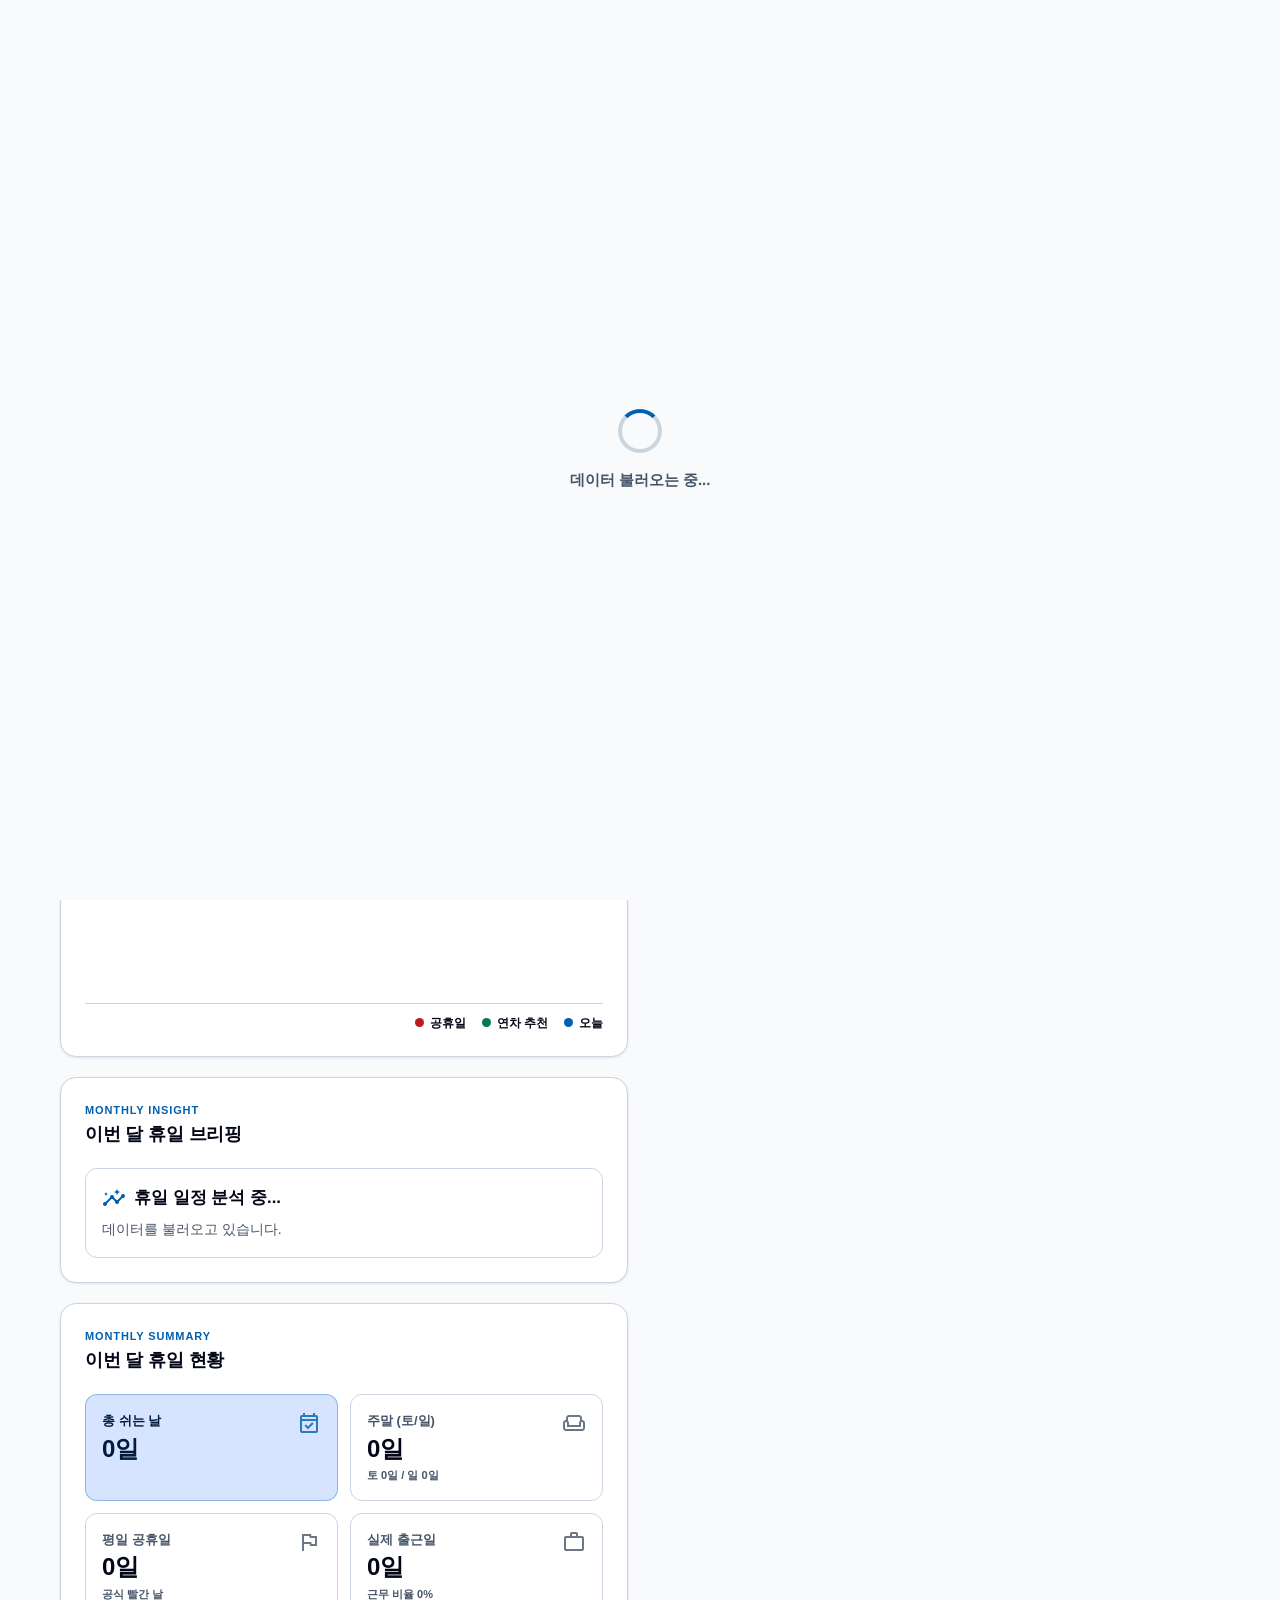
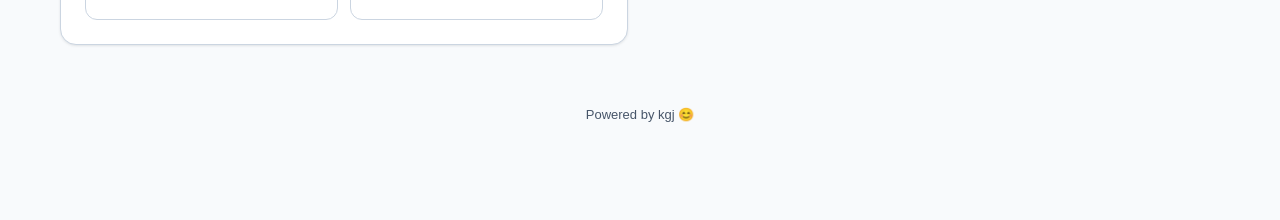
==== commit cf7c85de: "Update index.html" ====
--- a/index.html
+++ b/index.html
@@ -396,17 +396,17 @@
               <span class="card-overline">SIMULATION CALENDAR</span>
               <div class="cal-title-row">
                 <h2 id="sim-cal-month-year" class="title-medium">2026년 9월</h2>
-                <button type="button" id="sim-cal-btn-today" class="md-button md-button-text sim-today-btn">오늘로 이동하기</button>
-              </div>
-            </div>
-            <div class="cal-nav-buttons">
+                <!--<button type="button" id="sim-cal-btn-today" class="md-button md-button-text sim-today-btn">오늘로 이동하기</button>-->
+              </div>
+            </div>
+            <!--<div class="cal-nav-buttons">
               <button type="button" id="sim-cal-prev" class="md-icon-button" aria-label="이전 달">
                 <span class="material-symbols-outlined">chevron_left</span>
               </button>
               <button type="button" id="sim-cal-next" class="md-icon-button" aria-label="다음 달">
                 <span class="material-symbols-outlined">chevron_right</span>
               </button>
-            </div>
+            </div>-->
           </div>
 
           <div class="calendar-grid-header">
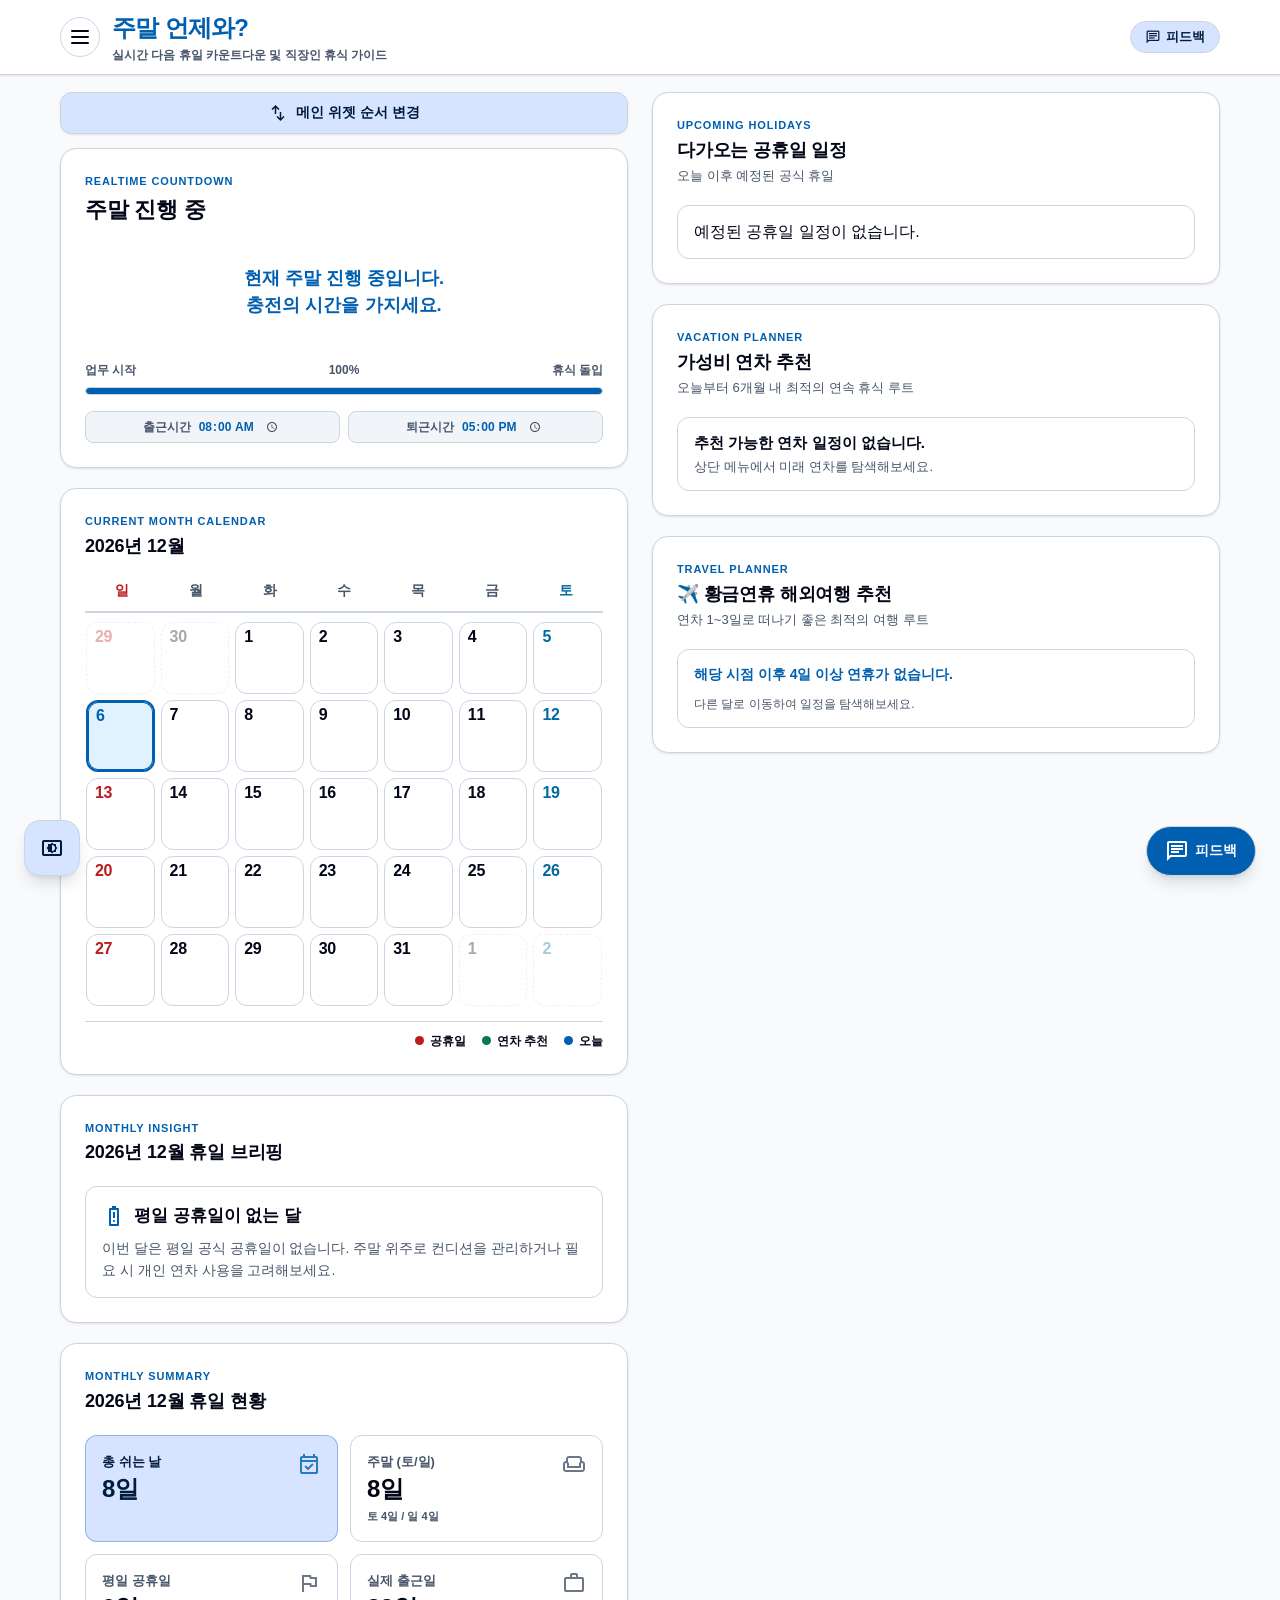
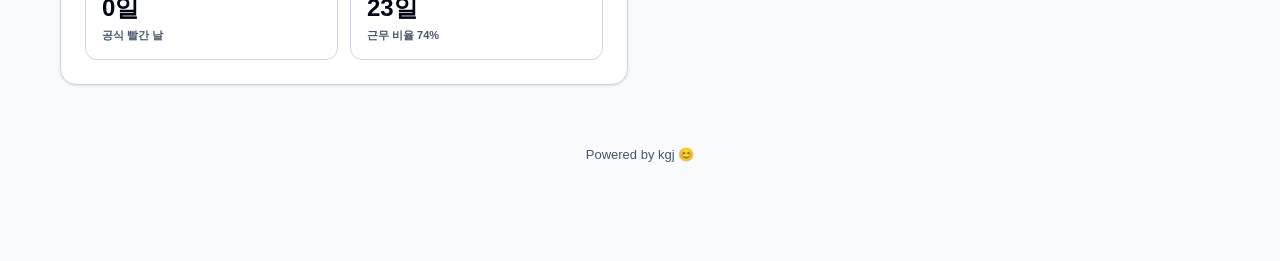
==== commit 7077eae1: "Update index.html" ====
--- a/index.html
+++ b/index.html
@@ -20,7 +20,7 @@
   <link rel="preconnect" href="https://fonts.gstatic.com" crossorigin>
   <link href="https://fonts.googleapis.com/css2?family=Pretendard:wght@400;500;600;700;800;900&family=Material+Symbols+Outlined:opsz,wght,FILL,GRAD@20..48,100..700,0..1,-50..200&display=swap" rel="stylesheet">
 </head>
-<body>
+<body class="is-loading">
   <!-- 글로벌 로딩 화면 -->
   <div class="app-loading-screen" id="app-loading-screen">
     <div class="loading-spinner"></div>
@@ -378,7 +378,7 @@
     <header class="fullscreen-drawer-header">
       <div class="fullscreen-header-inner">
         <div class="fullscreen-title-wrap">
-          <h2 class="drawer-title">📆 미래 연차 시뮬레이터</h2>
+          <h2 class="drawer-title">🗓️ 미래 연차 시뮬레이터</h2>
           <p class="drawer-subtitle">원하는 달을 탐색하며 미래 시점의 연차와 휴일을 분석합니다.</p>
         </div>
         <button type="button" class="md-icon-button btn-close-sim" id="btn-close-sim" aria-label="시뮬레이터 닫기" title="닫기">
@@ -396,17 +396,8 @@
               <span class="card-overline">SIMULATION CALENDAR</span>
               <div class="cal-title-row">
                 <h2 id="sim-cal-month-year" class="title-medium">2026년 9월</h2>
-                <!--<button type="button" id="sim-cal-btn-today" class="md-button md-button-text sim-today-btn">오늘로 이동하기</button>-->
-              </div>
-            </div>
-            <!--<div class="cal-nav-buttons">
-              <button type="button" id="sim-cal-prev" class="md-icon-button" aria-label="이전 달">
-                <span class="material-symbols-outlined">chevron_left</span>
-              </button>
-              <button type="button" id="sim-cal-next" class="md-icon-button" aria-label="다음 달">
-                <span class="material-symbols-outlined">chevron_right</span>
-              </button>
-            </div>-->
+              </div>
+            </div>
           </div>
 
           <div class="calendar-grid-header">
@@ -535,7 +526,7 @@
       </div>
     </div>
 
-    <!-- 🌟 시뮬레이터 하단 고정 네비게이션 바 (자연스러운 슬라이드 애니메이션 래퍼 적용) -->
+    <!-- 🌟 시뮬레이터 하단 고정 네비게이션 바 -->
     <div class="sim-bottom-nav-bar" id="sim-bottom-nav-bar">
       <div class="sim-bottom-nav-inner">
         <button type="button" id="sim-bottom-prev" class="sim-nav-btn prev-btn" aria-label="이전 달 이동">
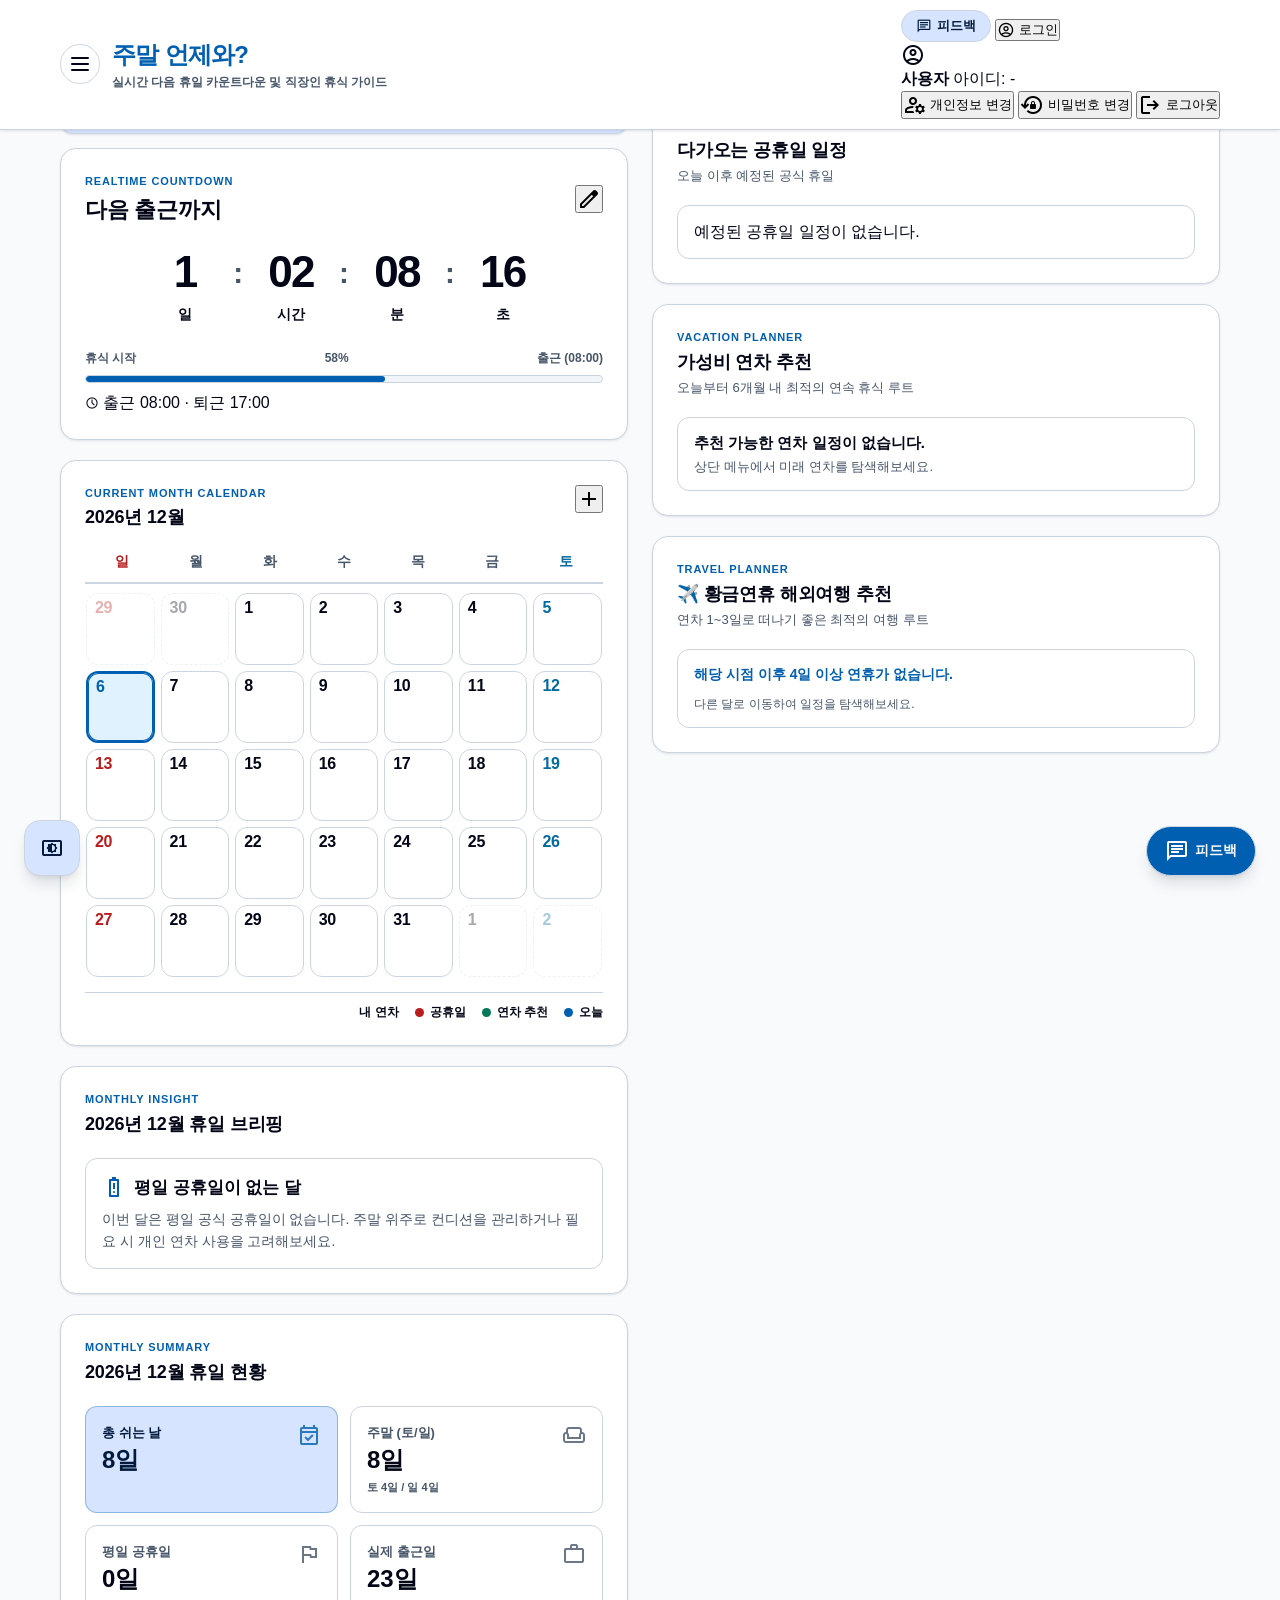
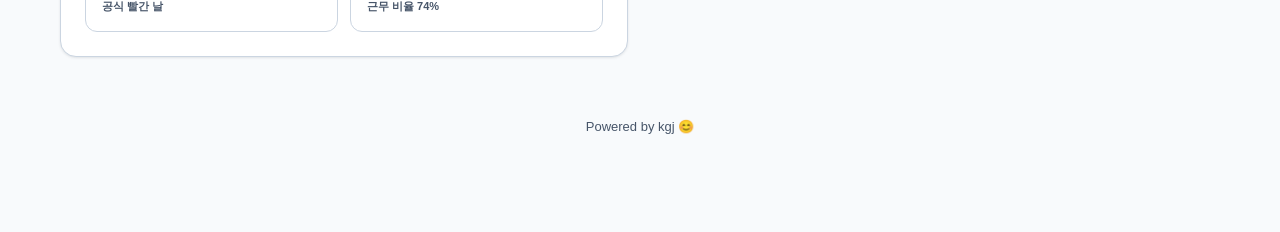
==== commit 49edaf49: "Update index.html" ====
--- a/index.html
+++ b/index.html
@@ -27,7 +27,10 @@
     <p class="loading-text">데이터 불러오는 중...</p>
   </div>
 
-  <!-- 상단 앱 바 (애니메이션 햄버거/X 버튼 & 마퀴 지원 타이틀 & 중앙 백그라운드 루팡 인디케이터 & 우측 피드백 버튼) -->
+  <!-- 글로벌 토스트 알림 컨테이너 -->
+  <div class="toast-container" id="toast-container" aria-live="polite"></div>
+
+  <!-- 상단 앱 바 -->
   <header class="app-top-bar" id="app-top-bar">
     <div class="top-bar-inner">
       <div class="top-bar-left">
@@ -50,21 +53,58 @@
         </div>
       </div>
 
-      <!-- ☕ 루팡 진행 중 최상단 가운데 미니 인디케이터 (클릭 시 루팡 가이드 모달 열림) -->
+      <!-- ☕ 루팡 진행 중 최상단 조그마한 '루팡 중' 배지 -->
       <button type="button" class="top-bar-slack-indicator is-hidden" id="btn-top-slack-indicator" title="슬기로운 루팡 가이드 열기">
         <span class="slack-pulse-dot"></span>
-        <span class="slack-indicator-text">☕ <span id="top-slack-time">00:00:00</span></span>
-        <span class="slack-indicator-divider">|</span>
-        <span class="slack-indicator-amount"><span id="top-slack-amount">0</span>원</span>
-      </button>
-
-      <!-- 🌟 스크롤 시 상단 우측에 나타나는 피드백 버튼 -->
-      <button type="button" class="top-bar-feedback-btn is-hidden" id="btn-top-feedback" title="피드백 작성">
-        <span class="material-symbols-outlined">chat</span>
-        <span class="btn-text">피드백</span>
-      </button>
+        <span class="slack-indicator-text">☕ 루팡 중</span>
+        <span id="top-slack-time" style="display: none;">00:00:00</span>
+        <span id="top-slack-amount" style="display: none;">0</span>
+      </button>
+
+      <!-- 상단 우측 액션 영역 -->
+      <div class="top-bar-right-actions">
+        <!-- 스크롤 시 게스트 버튼 왼쪽에 나타나는 피드백 버튼 -->
+        <button type="button" class="top-bar-feedback-btn is-hidden" id="btn-top-feedback" title="피드백 작성">
+          <span class="material-symbols-outlined">chat</span>
+          <span class="btn-text">피드백</span>
+        </button>
+
+        <!-- 👤 사용자 로그인 상태 / 프로필 버튼 (최상단 맨 오른쪽 위치) -->
+        <button type="button" class="top-bar-user-btn" id="btn-top-user" title="내 계정 정보">
+          <span class="material-symbols-outlined" style="font-size: 18px;">account_circle</span>
+          <span class="user-name-text" id="top-user-name">로그인</span>
+        </button>
+
+        <!-- 우측 상단 확대 애니메이션 프로필 팝업 메뉴 -->
+        <div class="profile-popup" id="profile-popup" role="dialog" aria-hidden="true">
+          <div class="profile-popup-header">
+            <span class="material-symbols-outlined profile-popup-avatar">account_circle</span>
+            <div class="profile-popup-info">
+              <strong class="profile-popup-name" id="popup-user-name">사용자</strong>
+              <span class="profile-popup-id" id="popup-user-id">아이디: -</span>
+            </div>
+          </div>
+          <div class="profile-popup-menu">
+            <button type="button" class="profile-popup-item" id="btn-popup-edit-profile">
+              <span class="material-symbols-outlined">manage_accounts</span>
+              <span>개인정보 변경</span>
+            </button>
+            <button type="button" class="profile-popup-item" id="btn-popup-change-pw">
+              <span class="material-symbols-outlined">lock_reset</span>
+              <span>비밀번호 변경</span>
+            </button>
+            <button type="button" class="profile-popup-item text-danger" id="btn-popup-logout">
+              <span class="material-symbols-outlined">logout</span>
+              <span>로그아웃</span>
+            </button>
+          </div>
+        </div>
+      </div>
     </div>
   </header>
+
+  <!-- 프로필 팝업 배경 터치 닫기용 투명 백드롭 -->
+  <div class="profile-popup-backdrop" id="profile-popup-backdrop"></div>
 
   <!-- ==========================================
        1. 메인 대시보드 (좌/우 균등 배치)
@@ -74,7 +114,7 @@
       <!-- 좌측 칼럼 영역 (4개 위젯) -->
       <div class="grid-col primary-col" id="col-primary">
         
-        <!-- REALTIME COUNTDOWN 상단: 위젯 순서 변경 버튼 바 -->
+        <!-- 위젯 순서 변경 버튼 바 -->
         <div class="widget-order-top-bar">
           <button type="button" class="btn-widget-reorder-main" id="btn-open-widget-order" title="대시보드 위젯 순서 변경">
             <span class="material-symbols-outlined">swap_vert</span>
@@ -82,12 +122,17 @@
           </button>
         </div>
 
-        <!-- 위젯 1: 실시간 쉬는 날 카운트다운 -->
+        <!-- 위젯 1: 실시간 쉬는 날 카운트다운 (🌟 헤더 우측 연필 버튼 포함) -->
         <section class="md-card hero-card dashboard-widget" data-widget-id="countdown" id="widget-countdown">
           <div class="card-header">
             <div>
               <span class="card-overline">REALTIME COUNTDOWN</span>
               <h2 id="timer-title" class="title-large">다음 쉬는 날까지</h2>
+            </div>
+            <div class="card-header-actions">
+              <button type="button" class="btn-cal-action-add" id="btn-edit-work-time" title="근무 시간 설정" aria-label="근무 시간 설정">
+                <span class="material-symbols-outlined">edit</span>
+              </button>
             </div>
           </div>
           
@@ -138,24 +183,15 @@
               <div class="linear-progress-indicator" id="progress-bar"></div>
             </div>
 
-            <!-- 게이지 밑 오른쪽 출근/퇴근 시간 설정 칩 행 -->
-            <div class="progress-bottom-row">
-              <label for="start-work-time" class="target-time-chip compact-chip" title="출근 시간 변경 (브라우저에 자동 저장)">
-                <span class="material-symbols-outlined chip-icon">schedule</span>
-                <span class="chip-label">출근시간</span>
-                <input type="time" id="start-work-time" class="time-input-inline" />
-              </label>
-
-              <label for="off-work-time" class="target-time-chip compact-chip" title="퇴근 시간 변경 (브라우저에 자동 저장)">
-                <span class="material-symbols-outlined chip-icon">schedule</span>
-                <span class="chip-label">퇴근시간</span>
-                <input type="time" id="off-work-time" class="time-input-inline" />
-              </label>
-            </div>
-          </div>
-        </section>
-
-        <!-- 위젯 2: 현재 월 고정 달력 (날씨 표시 지원) -->
+            <!-- 설정된 출퇴근 시간 단정 표시 배지 -->
+            <div class="countdown-work-time-display" id="countdown-work-time-badge" title="프로필 > 개인정보 변경에서 수정 가능">
+              <span class="material-symbols-outlined" style="font-size: 14px;">schedule</span>
+              <span id="countdown-work-time-text">출근 08:00 · 퇴근 17:00</span>
+            </div>
+          </div>
+        </section>
+
+        <!-- 위젯 2: 현재 월 고정 달력 (날씨 표시 지원 & 연차 추가 버튼) -->
         <section class="md-card dashboard-widget" data-widget-id="calendar" id="widget-calendar">
           <div class="cal-nav-bar">
             <div class="cal-title-area">
@@ -163,6 +199,12 @@
               <div class="cal-title-row">
                 <h2 id="main-cal-month-year" class="title-medium">이번 달 달력</h2>
               </div>
+            </div>
+            <!-- 메인 화면 전용 연차 추가 (+) 버튼 -->
+            <div class="cal-nav-actions">
+              <button type="button" class="btn-cal-action-add" id="btn-main-add-leave" title="연차 추가하기" aria-label="연차 추가하기">
+                <span class="material-symbols-outlined">add</span>
+              </button>
             </div>
           </div>
 
@@ -181,6 +223,7 @@
           </div>
 
           <div class="calendar-legend">
+            <span class="legend-item"><span class="legend-dot dot-my-leave"></span>내 연차</span>
             <span class="legend-item"><span class="legend-dot dot-holiday"></span>공휴일</span>
             <span class="legend-item"><span class="legend-dot dot-leave"></span>연차 추천</span>
             <span class="legend-item"><span class="legend-dot dot-today"></span>오늘</span>
@@ -252,7 +295,7 @@
         </section>
       </div>
 
-      <!-- 우측 칼럼 영역 (3개 위젯: 다가오는 공휴일 -> 가성비 연차 추천 -> 해외여행 추천) -->
+      <!-- 우측 칼럼 영역 (3개 위젯) -->
       <div class="grid-col secondary-col" id="col-secondary">
         <!-- 위젯 5: 실시간 다가오는 공휴일 일정 -->
         <section class="md-card dashboard-widget" data-widget-id="holidays" id="widget-holidays">
@@ -305,9 +348,8 @@
     <div class="nav-drawer-header">
       <div class="nav-drawer-title-wrap">
         <h2 class="nav-title">메뉴</h2>
-        <span class="nav-version">v1.3.0</span>
-      </div>
-      <!-- 일체감 있는 애니메이션 닫기 버튼 -->
+        <span class="nav-version">v2.0.0</span>
+      </div>
       <button type="button" class="hamburger-btn" id="btn-close-nav-menu" aria-label="메뉴 닫기" title="메뉴 닫기">
         <div class="hamburger-lines">
           <span></span>
@@ -318,7 +360,17 @@
     </div>
     
     <nav class="nav-menu-list">
-      <!-- 1. 미래 연차 시뮬레이터 -->
+      <!-- 1. 연차 추가하기 -->
+      <button type="button" class="nav-menu-item feature-item" id="menu-open-my-leaves">
+        <span class="material-symbols-outlined nav-item-icon" style="color: #8b5cf6;">calendar_add_on</span>
+        <div class="nav-item-text">
+          <span class="nav-item-title">연차 추가하기</span>
+          <span class="nav-item-desc">달력 터치로 내 실제 연차/반차/공가 등록</span>
+        </div>
+        <span class="material-symbols-outlined nav-item-arrow">chevron_right</span>
+      </button>
+
+      <!-- 2. 미래 연차 시뮬레이터 -->
       <button type="button" class="nav-menu-item primary-action" id="menu-open-simulator">
         <span class="material-symbols-outlined nav-item-icon">edit_calendar</span>
         <div class="nav-item-text">
@@ -328,7 +380,7 @@
         <span class="material-symbols-outlined nav-item-arrow">chevron_right</span>
       </button>
 
-      <!-- 2. 점심메뉴 추천 -->
+      <!-- 3. 점심메뉴 추천 -->
       <button type="button" class="nav-menu-item feature-item" id="menu-open-lunch">
         <span class="material-symbols-outlined nav-item-icon" style="color: #ea580c;">restaurant</span>
         <div class="nav-item-text">
@@ -338,7 +390,7 @@
         <span class="material-symbols-outlined nav-item-arrow">chevron_right</span>
       </button>
 
-      <!-- 3. 루팡하는 방법 -->
+      <!-- 4. 루팡하는 방법 -->
       <button type="button" class="nav-menu-item feature-item" id="menu-open-slacking">
         <span class="material-symbols-outlined nav-item-icon" style="color: #0284c7;">coffee</span>
         <div class="nav-item-text">
@@ -368,10 +420,162 @@
         <span class="nav-badge-temp">준비중</span>
       </button>
     </nav>
+
+    <!-- 사용자 로그인 프로필 카드 -->
+    <div class="nav-drawer-footer">
+      <div class="nav-user-card" id="nav-user-card">
+        <div class="nav-user-info-wrap">
+          <span class="material-symbols-outlined nav-user-avatar">account_circle</span>
+          <div class="nav-user-text-col">
+            <strong id="nav-user-name">게스트</strong>
+            <span id="nav-user-status">게스트 모드로 이용 중</span>
+          </div>
+        </div>
+        <button type="button" id="btn-nav-auth" class="sim-today-btn btn-nav-auth-action">로그인</button>
+      </div>
+    </div>
   </aside>
 
   <!-- ==========================================
-       3. 미래 연차 시뮬레이터 (풀스크린 모달 + 하단 고정바)
+       3. 연차 추가하기 모달 (풀스크린)
+       ========================================== -->
+  <div class="drawer-backdrop" id="my-leave-drawer-backdrop"></div>
+  <aside class="simulation-drawer full-screen-view" id="my-leave-drawer" aria-label="연차 추가하기">
+    <header class="fullscreen-drawer-header">
+      <div class="fullscreen-header-inner">
+        <div class="fullscreen-title-wrap">
+          <h2 class="drawer-title">🏖️ 연차 추가하기</h2>
+          <p class="drawer-subtitle">달력의 날짜를 터치하여 연차/반차/공가 일정을 등록하세요.</p>
+        </div>
+        <button type="button" class="md-icon-button btn-close-sim" id="btn-close-my-leave" aria-label="닫기" title="닫기">
+          <span class="material-symbols-outlined">close</span>
+        </button>
+      </div>
+    </header>
+
+    <div class="fullscreen-drawer-scroll">
+      <div class="fullscreen-content-container">
+        <!-- 달력 선택 섹션 -->
+        <section class="md-card">
+          <div class="cal-nav-bar">
+            <div class="cal-title-area">
+              <span class="card-overline">SELECT DATE TO ADD LEAVE</span>
+              <div class="cal-title-row">
+                <h2 id="my-leave-cal-month-year" class="title-medium">2026년 9월</h2>
+              </div>
+            </div>
+            <div class="cal-nav-buttons">
+              <button type="button" id="my-leave-cal-prev" class="btn-order-move" title="이전 달">
+                <span class="material-symbols-outlined icon-small">chevron_left</span>
+              </button>
+              <button type="button" id="my-leave-cal-next" class="btn-order-move" title="다음 달">
+                <span class="material-symbols-outlined icon-small">chevron_right</span>
+              </button>
+            </div>
+          </div>
+
+          <!-- 달력 상단 인라인 안내 팁 배너 -->
+          <div class="calendar-inline-tip">
+            <span class="material-symbols-outlined tip-icon">lightbulb</span>
+            <span class="tip-text"><strong>휴가를 등록하거나 수정</strong>하고 싶은 날짜를 달력에서 터치하세요.</span>
+          </div>
+
+          <div class="calendar-grid-header">
+            <span class="sun">일</span>
+            <span>월</span>
+            <span>화</span>
+            <span>수</span>
+            <span>목</span>
+            <span>금</span>
+            <span class="sat">토</span>
+          </div>
+
+          <div class="calendar-viewport" id="my-leave-calendar-viewport">
+            <div class="calendar-grid-layer active-layer" id="my-leave-calendar-days-active"></div>
+          </div>
+
+          <div class="calendar-legend">
+            <span class="legend-item"><span class="legend-dot dot-my-leave"></span>내 연차</span>
+            <span class="legend-item"><span class="legend-dot dot-holiday"></span>공휴일</span>
+            <span class="legend-item"><span class="legend-dot dot-today"></span>오늘</span>
+          </div>
+        </section>
+
+        <section class="md-card">
+          <div class="card-headline">
+            <div>
+              <span class="card-overline">MY REGISTERED LEAVES</span>
+              <h2 class="title-medium">등록된 연차 내역</h2>
+              <p class="body-small" id="my-leave-count-desc">등록된 연차 일정을 불러오는 중입니다.</p>
+            </div>
+          </div>
+          <div class="my-leave-list" id="my-leave-registered-list"></div>
+        </section>
+
+        <div class="drawer-bottom-spacer" aria-hidden="true"></div>
+      </div>
+    </div>
+  </aside>
+
+  <!-- ==========================================
+       4. 연차 일정 상세 등록 & 삭제 팝업 모달
+       ========================================== -->
+  <div class="modal-backdrop" id="leave-reg-modal-backdrop"></div>
+  <div class="cal-detail-modal feedback-modal-card" id="leave-reg-modal" role="dialog" aria-modal="true">
+    <div class="modal-header">
+      <div class="modal-title-wrap">
+        <span class="material-symbols-outlined modal-icon" id="leave-reg-modal-icon" style="color: #8b5cf6;">calendar_add_on</span>
+        <div>
+          <h3 class="modal-date" id="leave-reg-modal-date">2026년 9월 10일</h3>
+          <span class="modal-status-badge leave" id="leave-reg-modal-badge">연차 등록</span>
+        </div>
+      </div>
+      <button type="button" class="md-icon-button modal-close-btn" id="btn-close-leave-reg" aria-label="닫기">
+        <span class="material-symbols-outlined">close</span>
+      </button>
+    </div>
+    <div class="modal-body">
+      <form id="leave-register-form" class="feedback-form-content">
+        <input type="hidden" id="leave-reg-date" value="" />
+        <input type="hidden" id="leave-reg-id" value="" />
+        
+        <div class="form-group-item">
+          <label for="leave-reg-type" class="fb-label">휴가 구분</label>
+          <select id="leave-reg-type" class="fb-select" required>
+            <option value="연차" selected>🌴 연차 (종일 휴가)</option>
+            <option value="오전반차">🌅 오전반차</option>
+            <option value="오후반차">🌇 오후반차</option>
+            <option value="공가">🏢 공가 (공식 휴가)</option>
+          </select>
+        </div>
+
+        <div class="form-group-item">
+          <label for="leave-reg-title" class="fb-label">일정 제목</label>
+          <input type="text" id="leave-reg-title" class="fb-select" placeholder="예: 개인 사유 연차, 병원 방문" required />
+        </div>
+
+        <div class="form-group-item">
+          <label for="leave-reg-content" class="fb-label">상세 내용 (선택)</label>
+          <textarea id="leave-reg-content" class="fb-textarea" rows="3" placeholder="상세한 휴가 사유나 메모를 입력하세요."></textarea>
+        </div>
+
+        <div class="leave-modal-action-group" style="display: flex; flex-direction: column; gap: 8px; margin-top: 4px;">
+          <button type="submit" id="btn-leave-reg-submit" class="fb-submit-btn" style="background-color: #8b5cf6;">
+            <span class="material-symbols-outlined" id="leave-reg-btn-icon" style="font-size: 18px;">check_circle</span>
+            <span id="leave-reg-btn-text">연차 등록하기</span>
+          </button>
+          
+          <button type="button" id="btn-leave-reg-delete" class="fb-submit-btn" style="display: none; background-color: var(--md-sys-color-error);">
+            <span class="material-symbols-outlined" style="font-size: 18px;">delete</span>
+            <span id="leave-del-btn-text">연차 삭제하기</span>
+          </button>
+        </div>
+      </form>
+    </div>
+  </div>
+
+  <!-- ==========================================
+       5. 미래 연차 시뮬레이터 (풀스크린)
        ========================================== -->
   <div class="drawer-backdrop" id="sim-drawer-backdrop"></div>
   <aside class="simulation-drawer full-screen-view" id="simulation-drawer" aria-label="미래 연차 시뮬레이터">
@@ -389,7 +593,6 @@
 
     <div class="fullscreen-drawer-scroll">
       <div class="fullscreen-content-container">
-        <!-- 1. 상단 캘린더 -->
         <section class="md-card">
           <div class="cal-nav-bar">
             <div class="cal-title-area">
@@ -415,13 +618,13 @@
           </div>
 
           <div class="calendar-legend">
+            <span class="legend-item"><span class="legend-dot dot-my-leave"></span>내 연차</span>
             <span class="legend-item"><span class="legend-dot dot-holiday"></span>공휴일</span>
             <span class="legend-item"><span class="legend-dot dot-leave"></span>연차 추천</span>
             <span class="legend-item"><span class="legend-dot dot-today"></span>실제 오늘</span>
           </div>
         </section>
 
-        <!-- 2. 브리핑 -->
         <section class="md-card insight-card">
           <div class="card-headline">
             <div>
@@ -438,7 +641,6 @@
           </div>
         </section>
 
-        <!-- 3. 현황 통계 -->
         <section class="md-card">
           <div class="card-headline">
             <div>
@@ -460,7 +662,7 @@
               <div class="stat-content">
                 <span class="stat-label">주말 (토/일)</span>
                 <span class="stat-value" id="sim-stat-weekend-days">0일</span>
-                <span class="stat-sub" id="sim-stat-weekend-detail">토 0일 / 일 0일</span>
+                <span class="stat-sub" id="main-stat-weekend-detail">토 0일 / 일 0일</span>
               </div>
               <span class="material-symbols-outlined stat-icon">weekend</span>
             </div>
@@ -485,7 +687,6 @@
           </div>
         </section>
 
-        <!-- 4. 공휴일 일정 -->
         <section class="md-card">
           <div class="card-headline">
             <div>
@@ -497,7 +698,6 @@
           <ul class="md-list" id="sim-holiday-list"></ul>
         </section>
 
-        <!-- 5. 연차 추천 -->
         <section class="md-card">
           <div class="card-headline">
             <div>
@@ -509,7 +709,6 @@
           <div class="recommendation-list" id="sim-vacation-recommendations"></div>
         </section>
 
-        <!-- 6. 시뮬레이터 전용 TRAVEL PLANNER 위젯 -->
         <section class="md-card travel-recommend-card">
           <div class="card-headline">
             <div>
@@ -521,12 +720,11 @@
           <div class="travel-rec-list" id="sim-travel-recommendations"></div>
         </section>
 
-        <!-- 하단 고정바 여백 스페이서 -->
         <div class="drawer-bottom-spacer" aria-hidden="true"></div>
       </div>
     </div>
 
-    <!-- 🌟 시뮬레이터 하단 고정 네비게이션 바 -->
+    <!-- 시뮬레이터 하단 고정 네비게이션 바 -->
     <div class="sim-bottom-nav-bar" id="sim-bottom-nav-bar">
       <div class="sim-bottom-nav-inner">
         <button type="button" id="sim-bottom-prev" class="sim-nav-btn prev-btn" aria-label="이전 달 이동">
@@ -552,7 +750,7 @@
   </aside>
 
   <!-- ==========================================
-       4. 점심 메뉴 추천 모달 (풀스크린)
+       6. 점심 메뉴 추천 모달 (풀스크린)
        ========================================== -->
   <div class="drawer-backdrop" id="lunch-drawer-backdrop"></div>
   <aside class="simulation-drawer full-screen-view" id="lunch-drawer" aria-label="점심메뉴 추천">
@@ -643,7 +841,7 @@
   </aside>
 
   <!-- ==========================================
-       5. 루팡하는 방법 (시간때우기) 모달 (풀스크린)
+       7. 루팡 가이드 모달 (풀스크린)
        ========================================== -->
   <div class="drawer-backdrop" id="slacking-drawer-backdrop"></div>
   <aside class="simulation-drawer full-screen-view" id="slacking-drawer" aria-label="월급 루팡 가이드">
@@ -661,7 +859,6 @@
 
     <div class="fullscreen-drawer-scroll">
       <div class="fullscreen-content-container">
-        <!-- 루팡 머니 계산기 (연봉/시급 세전 기준 계산 지원) -->
         <section class="md-card slacking-calculator-card">
           <div class="card-headline">
             <div>
@@ -677,7 +874,6 @@
           </div>
 
           <div class="calculator-inputs">
-            <!-- 연봉 입력 그룹 -->
             <div class="calc-input-group" id="group-annual-salary">
               <label class="calc-label" for="user-annual-salary">세전 연봉 (만원)</label>
               <div class="input-with-unit">
@@ -687,7 +883,6 @@
               <span class="calc-sub-hint" id="calc-converted-hourly">환산 시급: 약 12,759원</span>
             </div>
 
-            <!-- 시급 입력 그룹 -->
             <div class="calc-input-group" id="group-hourly-wage" style="display: none;">
               <label class="calc-label" for="user-hourly-wage">내 시급 (원)</label>
               <div class="input-with-unit">
@@ -779,7 +974,7 @@
   </aside>
 
   <!-- ==========================================
-       6. 메인 위젯 순서 설정 모달
+       8. 메인 위젯 순서 설정 모달
        ========================================== -->
   <div class="modal-backdrop" id="widget-order-modal-backdrop"></div>
   <div class="cal-detail-modal widget-order-modal" id="widget-order-modal" role="dialog" aria-modal="true">
@@ -812,7 +1007,7 @@
   </div>
 
   <!-- ==========================================
-       7. 달력 날짜 상세 모달 (날씨 정보 연동)
+       9. 달력 날짜 상세 모달
        ========================================== -->
   <div class="modal-backdrop" id="cal-modal-backdrop"></div>
   <div class="cal-detail-modal" id="cal-detail-modal" role="dialog" aria-modal="true">
@@ -834,18 +1029,25 @@
         <p class="info-value-desc" id="modal-info-weather" style="font-weight: 700; color: var(--md-sys-color-primary);"></p>
       </div>
       <div class="modal-info-row">
-        <span class="info-label">명칭 / 사유</span>
+        <span class="info-label">명칭 / 구분</span>
         <p class="info-value-highlight" id="modal-info-name">광복절</p>
       </div>
       <div class="modal-info-row" id="modal-extra-box">
         <span class="info-label">상세 안내</span>
         <p class="info-value-desc" id="modal-info-desc">대한민국 공식 공휴일입니다.</p>
       </div>
+
+      <div class="modal-info-row" id="modal-my-leave-action-row" style="display: none; margin-top: 6px;">
+        <button type="button" id="btn-delete-selected-leave" class="fb-submit-btn" style="background-color: var(--md-sys-color-error); padding: 9px 14px; font-size: 0.8125rem;">
+          <span class="material-symbols-outlined" style="font-size: 16px;">delete</span>
+          <span>이 연차 일정 취소/삭제</span>
+        </button>
+      </div>
     </div>
   </div>
 
   <!-- ==========================================
-       8. 피드백 작성 모달
+       10. 피드백 작성 모달
        ========================================== -->
   <div class="modal-backdrop" id="feedback-modal-backdrop"></div>
   <div class="cal-detail-modal feedback-modal-card" id="feedback-modal" role="dialog" aria-modal="true">
@@ -887,7 +1089,163 @@
     </div>
   </div>
 
-  <!-- 좌측 하단 테마 모드 전환 컨트롤러 -->
+  <!-- ==========================================
+       11. 로그인 & 회원가입 모달
+       ========================================== -->
+  <div class="modal-backdrop" id="auth-modal-backdrop"></div>
+  <div class="cal-detail-modal auth-modal-card" id="auth-modal" role="dialog" aria-modal="true">
+    <div class="modal-header">
+      <div class="modal-title-wrap">
+        <span class="material-symbols-outlined modal-icon" id="auth-modal-icon" style="color: var(--md-sys-color-primary);">lock</span>
+        <div>
+          <h3 class="modal-date" id="auth-modal-title">로그인</h3>
+          <span class="modal-status-badge normal" id="auth-modal-badge">회원 인증</span>
+        </div>
+      </div>
+      <button type="button" class="md-icon-button modal-close-btn" id="btn-close-auth" aria-label="닫기">
+        <span class="material-symbols-outlined">close</span>
+      </button>
+    </div>
+
+    <div class="modal-body">
+      <form id="auth-login-form" class="feedback-form-content">
+        <div class="form-group-item">
+          <label for="login-id" class="fb-label">아이디</label>
+          <input type="text" id="login-id" class="fb-select" placeholder="아이디를 입력하세요" required autocomplete="username" />
+        </div>
+
+        <div class="form-group-item">
+          <label for="login-password" class="fb-label">비밀번호</label>
+          <input type="password" id="login-password" class="fb-select" placeholder="비밀번호를 입력하세요" required autocomplete="current-password" />
+        </div>
+
+        <button type="submit" id="btn-login-submit" class="fb-submit-btn" style="margin-top: 4px;">
+          <span class="material-symbols-outlined" style="font-size: 18px;">login</span>
+          <span id="login-btn-text">로그인</span>
+        </button>
+
+        <div class="auth-bottom-links">
+          <button type="button" id="btn-switch-to-signup" class="auth-link-primary">회원가입 하기</button>
+          <button type="button" id="btn-guest-login" class="auth-link-secondary">게스트로 계속하기</button>
+        </div>
+      </form>
+
+      <form id="auth-signup-form" class="feedback-form-content" style="display: none;">
+        <div class="form-group-item">
+          <label for="signup-id" class="fb-label">아이디</label>
+          <input type="text" id="signup-id" class="fb-select" placeholder="영문/숫자 아이디 입력" required autocomplete="username" />
+        </div>
+
+        <div class="form-group-item">
+          <label for="signup-name" class="fb-label">이름</label>
+          <input type="text" id="signup-name" class="fb-select" placeholder="이름(닉네임) 입력" required autocomplete="name" />
+        </div>
+
+        <div class="form-group-item">
+          <label for="signup-password" class="fb-label">비밀번호</label>
+          <input type="password" id="signup-password" class="fb-select" placeholder="비밀번호 입력" required autocomplete="new-password" />
+        </div>
+
+        <div class="form-group-item">
+          <label for="signup-password-confirm" class="fb-label">비밀번호 재확인</label>
+          <input type="password" id="signup-password-confirm" class="fb-select" placeholder="비밀번호를 한번 더 입력하세요" required autocomplete="new-password" />
+        </div>
+
+        <button type="submit" id="btn-signup-submit" class="fb-submit-btn" style="margin-top: 4px;">
+          <span class="material-symbols-outlined" style="font-size: 18px;">person_add</span>
+          <span id="signup-btn-text">회원가입 완료</span>
+        </button>
+
+        <div style="display: flex; align-items: center; justify-content: center; gap: 8px; margin-top: 10px; font-size: 0.8125rem;">
+          <span style="color: var(--md-sys-color-outline);">이미 계정이 있으신가요?</span>
+          <button type="button" id="btn-switch-to-login" style="background: none; border: none; color: var(--md-sys-color-primary); font-weight: 800; cursor: pointer; padding: 4px 0;">로그인하기</button>
+        </div>
+      </form>
+    </div>
+  </div>
+
+  <!-- ==========================================
+       12. 개인정보 변경 전용 모달 (출퇴근 시간 설정)
+       ========================================== -->
+  <div class="modal-backdrop" id="profile-edit-modal-backdrop"></div>
+  <div class="cal-detail-modal auth-modal-card" id="profile-edit-modal" role="dialog" aria-modal="true">
+    <div class="modal-header">
+      <div class="modal-title-wrap">
+        <span class="material-symbols-outlined modal-icon" style="color: var(--md-sys-color-primary);">manage_accounts</span>
+        <div>
+          <h3 class="modal-date">개인정보 변경</h3>
+          <span class="modal-status-badge normal">근무 시간 설정</span>
+        </div>
+      </div>
+      <button type="button" class="md-icon-button modal-close-btn" id="btn-close-profile-edit" aria-label="닫기">
+        <span class="material-symbols-outlined">close</span>
+      </button>
+    </div>
+
+    <div class="modal-body">
+      <form id="profile-edit-form" class="feedback-form-content">
+        <div class="form-group-item">
+          <label for="edit-start-work-time" class="fb-label">출근 시간</label>
+          <input type="time" id="edit-start-work-time" class="fb-select" required />
+        </div>
+
+        <div class="form-group-item">
+          <label for="edit-off-work-time" class="fb-label">퇴근 시간</label>
+          <input type="time" id="edit-off-work-time" class="fb-select" required />
+        </div>
+
+        <button type="submit" id="btn-profile-edit-submit" class="fb-submit-btn" style="margin-top: 6px;">
+          <span class="material-symbols-outlined" style="font-size: 18px;">check_circle</span>
+          <span id="profile-edit-btn-text">근무 시간 저장</span>
+        </button>
+      </form>
+    </div>
+  </div>
+
+  <!-- ==========================================
+       13. 비밀번호 변경 전용 모달
+       ========================================== -->
+  <div class="modal-backdrop" id="pw-change-modal-backdrop"></div>
+  <div class="cal-detail-modal auth-modal-card" id="pw-change-modal" role="dialog" aria-modal="true">
+    <div class="modal-header">
+      <div class="modal-title-wrap">
+        <span class="material-symbols-outlined modal-icon" style="color: var(--md-sys-color-primary);">lock_reset</span>
+        <div>
+          <h3 class="modal-date">비밀번호 변경</h3>
+          <span class="modal-status-badge normal">보안 설정</span>
+        </div>
+      </div>
+      <button type="button" class="md-icon-button modal-close-btn" id="btn-close-pw-change" aria-label="닫기">
+        <span class="material-symbols-outlined">close</span>
+      </button>
+    </div>
+
+    <div class="modal-body">
+      <form id="pw-change-form" class="feedback-form-content">
+        <div class="form-group-item">
+          <label for="current-password" class="fb-label">현재 비밀번호</label>
+          <input type="password" id="current-password" class="fb-select" placeholder="현재 비밀번호를 입력하세요" required autocomplete="current-password" />
+        </div>
+
+        <div class="form-group-item">
+          <label for="new-password" class="fb-label">새 비밀번호</label>
+          <input type="password" id="new-password" class="fb-select" placeholder="새 비밀번호를 입력하세요" required autocomplete="new-password" />
+        </div>
+
+        <div class="form-group-item">
+          <label for="new-password-confirm" class="fb-label">새 비밀번호 재확인</label>
+          <input type="password" id="new-password-confirm" class="fb-select" placeholder="새 비밀번호를 한번 더 입력하세요" required autocomplete="new-password" />
+        </div>
+
+        <button type="submit" id="btn-pw-change-submit" class="fb-submit-btn" style="margin-top: 4px;">
+          <span class="material-symbols-outlined" style="font-size: 18px;">check_circle</span>
+          <span id="pw-change-btn-text">비밀번호 변경 완료</span>
+        </button>
+      </form>
+    </div>
+  </div>
+
+  <!-- 테마 모드 전환 FAB -->
   <aside class="theme-switcher-fab left-fab" id="theme-switcher-fab">
     <div class="theme-menu" id="theme-menu">
       <button type="button" class="theme-option" data-theme-value="light">
@@ -908,7 +1266,7 @@
     </button>
   </aside>
 
-  <!-- 우측 하단 플로팅 피드백 버튼 (최상단 노출 / 스크롤 시 상단 바로 이동) -->
+  <!-- 우측 하단 플로팅 피드백 버튼 -->
   <button type="button" class="feedback-fab right-fab" id="btn-feedback-fab" aria-label="피드백 작성" title="피드백 작성">
     <span class="material-symbols-outlined">chat</span>
     <span class="fab-text">피드백</span>
--- a/style.css
+++ b/style.css
@@ -156,6 +156,12 @@
   overflow-x: hidden;
 }
 
+/* 🌟 초기 로딩 중 스크롤 및 터치 잠금 */
+body.is-loading {
+  overflow: hidden !important;
+  touch-action: none;
+}
+
 .app-loading-screen {
   position: fixed;
   inset: 0;
@@ -230,7 +236,6 @@
   min-width: 0;
 }
 
-/* 🌟 상단 타이틀 & 부제목 영역 (마퀴 롤링 지원) */
 .top-bar-title-wrap {
   flex: 1;
   text-align: left;
@@ -285,7 +290,6 @@
   text-overflow: ellipsis;
 }
 
-/* ☕ 상단 중앙 백그라운드 루팡 실시간 인디케이터 */
 .top-bar-slack-indicator {
   display: inline-flex;
   align-items: center;
@@ -361,7 +365,6 @@
   color: #7dd3fc;
 }
 
-/* 🌟 상단 앱 바 우측 피드백 버튼 */
 .top-bar-feedback-btn {
   display: inline-flex;
   align-items: center;
@@ -439,7 +442,6 @@
   transition: transform 0.35s cubic-bezier(0.2, 0, 0, 1), opacity 0.25s ease, width 0.3s ease;
 }
 
-/* 닫기(X) 상태 변형 */
 .hamburger-btn.is-close .hamburger-lines span:nth-child(1),
 .nav-drawer.is-open #btn-close-nav-menu .hamburger-lines span:nth-child(1) {
   transform: translateY(6px) rotate(45deg);
@@ -520,7 +522,6 @@
   text-transform: uppercase;
 }
 
-/* REALTIME COUNTDOWN 상단 위젯 순서 변경 버튼 */
 .widget-order-top-bar {
   display: flex;
   width: 100%;
@@ -557,7 +558,6 @@
   font-size: 20px;
 }
 
-/* 🌟 게이지 밑 출근시간 / 퇴근시간 50:50 정렬 행 (오버플로우 방지) */
 .progress-bottom-row {
   display: grid;
   grid-template-columns: repeat(2, minmax(0, 1fr));
@@ -1367,7 +1367,7 @@
 }
 
 /* ==========================================
-   8. 풀스크린 모달 (모바일 주소창 높이 변화 잔상 제거)
+   8. 풀스크린 모달
    ========================================== */
 .drawer-backdrop {
   position: fixed;
@@ -1568,7 +1568,7 @@
   white-space: nowrap;
   opacity: 1;
   transform: translateY(0) scale(1);
-  max-width: 90px;
+  max-width: 110px;
   overflow: hidden;
   box-shadow: var(--md-elevation-1);
   transition: transform 0.35s cubic-bezier(0.16, 1, 0.3, 1), 
@@ -2386,7 +2386,6 @@
   .countdown-display { gap: 8px; }
   .countdown-separator { font-size: 1.4rem; margin-bottom: 20px; }
 
-  /* 🌟 모바일 출근/퇴근 칩 오버플로우 방지 및 여백 최적화 */
   .progress-bottom-row {
     grid-template-columns: repeat(2, minmax(0, 1fr));
     gap: 6px;
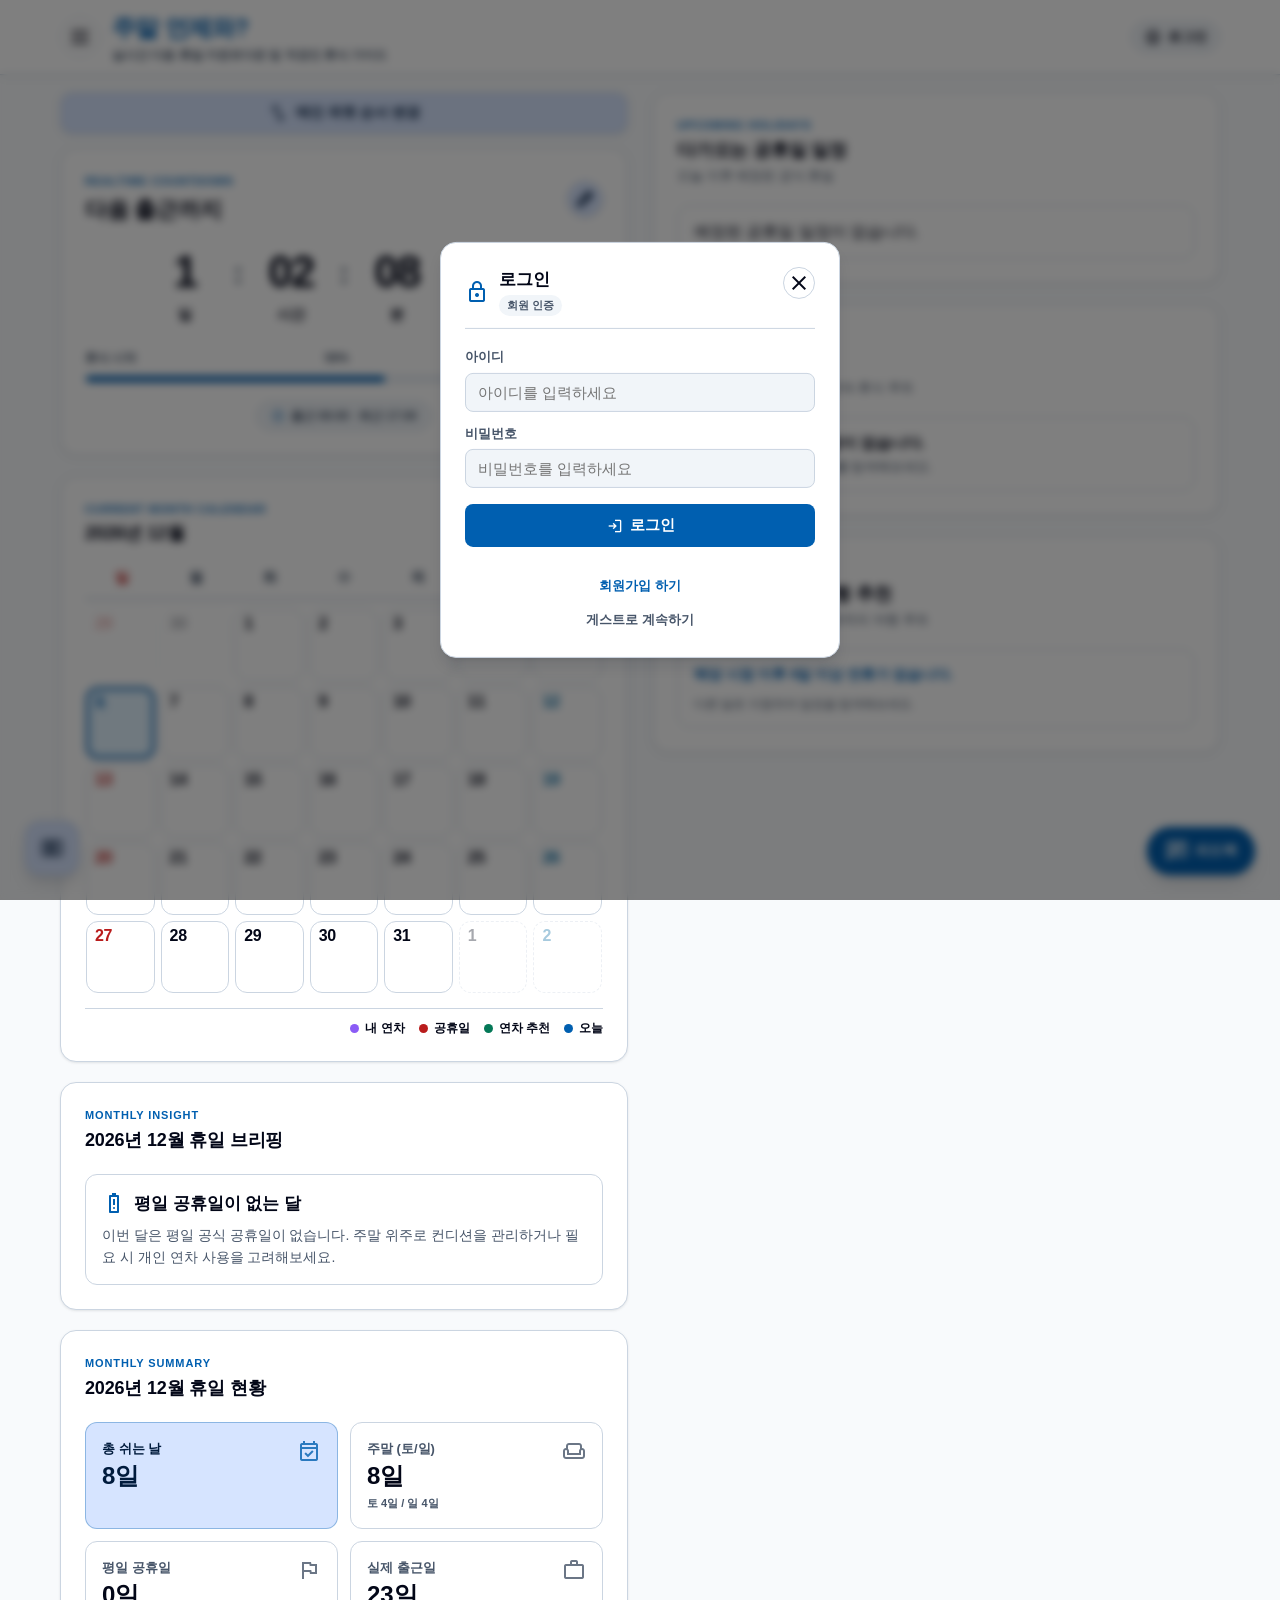
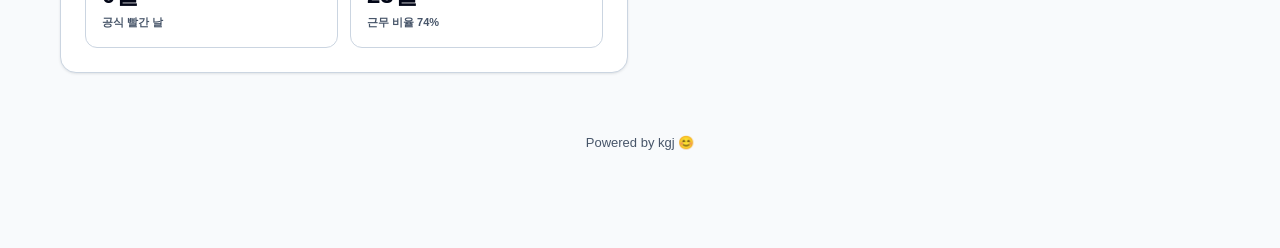
==== commit 8cbba75c: "Update index.html" ====
--- a/index.html
+++ b/index.html
@@ -122,7 +122,7 @@
           </button>
         </div>
 
-        <!-- 위젯 1: 실시간 쉬는 날 카운트다운 (🌟 헤더 우측 연필 버튼 포함) -->
+        <!-- 위젯 1: 실시간 쉬는 날 카운트다운 (헤더 우측 연필 버튼 포함) -->
         <section class="md-card hero-card dashboard-widget" data-widget-id="countdown" id="widget-countdown">
           <div class="card-header">
             <div>
@@ -360,19 +360,9 @@
     </div>
     
     <nav class="nav-menu-list">
-      <!-- 1. 연차 추가하기 -->
-      <button type="button" class="nav-menu-item feature-item" id="menu-open-my-leaves">
-        <span class="material-symbols-outlined nav-item-icon" style="color: #8b5cf6;">calendar_add_on</span>
-        <div class="nav-item-text">
-          <span class="nav-item-title">연차 추가하기</span>
-          <span class="nav-item-desc">달력 터치로 내 실제 연차/반차/공가 등록</span>
-        </div>
-        <span class="material-symbols-outlined nav-item-arrow">chevron_right</span>
-      </button>
-
-      <!-- 2. 미래 연차 시뮬레이터 -->
-      <button type="button" class="nav-menu-item primary-action" id="menu-open-simulator">
-        <span class="material-symbols-outlined nav-item-icon">edit_calendar</span>
+      <!-- 1. 미래 연차 시뮬레이터 (🌟 feature-item 형태로 통일하여 과도한 파란 배경 제거) -->
+      <button type="button" class="nav-menu-item feature-item" id="menu-open-simulator">
+        <span class="material-symbols-outlined nav-item-icon" style="color: var(--md-sys-color-primary);">edit_calendar</span>
         <div class="nav-item-text">
           <span class="nav-item-title">미래 연차 시뮬레이터</span>
           <span class="nav-item-desc">미래 달력을 넘기며 연차 황금루트 탐색</span>
@@ -380,7 +370,7 @@
         <span class="material-symbols-outlined nav-item-arrow">chevron_right</span>
       </button>
 
-      <!-- 3. 점심메뉴 추천 -->
+      <!-- 2. 점심메뉴 추천 -->
       <button type="button" class="nav-menu-item feature-item" id="menu-open-lunch">
         <span class="material-symbols-outlined nav-item-icon" style="color: #ea580c;">restaurant</span>
         <div class="nav-item-text">
@@ -390,7 +380,7 @@
         <span class="material-symbols-outlined nav-item-arrow">chevron_right</span>
       </button>
 
-      <!-- 4. 루팡하는 방법 -->
+      <!-- 3. 루팡하는 방법 -->
       <button type="button" class="nav-menu-item feature-item" id="menu-open-slacking">
         <span class="material-symbols-outlined nav-item-icon" style="color: #0284c7;">coffee</span>
         <div class="nav-item-text">
@@ -662,7 +652,7 @@
               <div class="stat-content">
                 <span class="stat-label">주말 (토/일)</span>
                 <span class="stat-value" id="sim-stat-weekend-days">0일</span>
-                <span class="stat-sub" id="main-stat-weekend-detail">토 0일 / 일 0일</span>
+                <span class="stat-sub" id="sim-stat-weekend-detail">토 0일 / 일 0일</span>
               </div>
               <span class="material-symbols-outlined stat-icon">weekend</span>
             </div>
--- a/style.css
+++ b/style.css
@@ -68,7 +68,6 @@
   --md-elevation-3: 0 10px 18px 0 rgba(0, 0, 0, 0.65);
 }
 
-/* 자동 모드일 때 OS 다크모드 활성화 시에만 적용 */
 @media (prefers-color-scheme: dark) {
   [data-theme="auto"] {
     --md-sys-color-primary: #9ecafe;
@@ -100,10 +99,6 @@
     --md-elevation-3: 0 10px 18px 0 rgba(0, 0, 0, 0.65);
   }
 
-  [data-theme="auto"] .time-input-inline::-webkit-calendar-picker-indicator {
-    filter: invert(0.8);
-  }
-
   [data-theme="auto"] .cal-cell.holiday {
     background-color: #450a0a;
     border-color: #991b1b;
@@ -121,7 +116,17 @@
   [data-theme="auto"] .cal-cell.leave-rec .cal-date-num { color: #6ee7b7; }
   [data-theme="auto"] .cal-cell.leave-rec .cal-sub-label {
     color: #a7f3d0;
-    background: rgba(16, 185, 129, 0.4);
+    background: rgba(168, 185, 129, 0.4);
+  }
+
+  [data-theme="auto"] .cal-cell.my-leave {
+    background-color: #3b0764;
+    border-color: #a855f7;
+  }
+  [data-theme="auto"] .cal-cell.my-leave .cal-date-num { color: #d8b4fe; }
+  [data-theme="auto"] .cal-cell.my-leave .cal-sub-label {
+    color: #f3e8ff;
+    background: rgba(168, 85, 247, 0.45);
   }
 
   [data-theme="auto"] .cal-cell.today {
@@ -132,7 +137,7 @@
 }
 
 /* ==========================================
-   2. 전역 스타일 & 로딩 화면
+   2. 전역 스타일, 로딩 화면 & 토스트 컨테이너
    ========================================== */
 * {
   box-sizing: border-box;
@@ -156,7 +161,6 @@
   overflow-x: hidden;
 }
 
-/* 🌟 초기 로딩 중 스크롤 및 터치 잠금 */
 body.is-loading {
   overflow: hidden !important;
   touch-action: none;
@@ -201,6 +205,69 @@
   font-size: 0.9375rem;
   font-weight: 700;
   color: var(--md-sys-color-outline);
+}
+
+/* 토스트 알림 UI */
+.toast-container {
+  position: fixed;
+  bottom: 36px;
+  left: 50%;
+  transform: translateX(-50%);
+  z-index: 9999;
+  display: flex;
+  flex-direction: column;
+  gap: 8px;
+  align-items: center;
+  pointer-events: none;
+  width: max-content;
+  max-width: 90vw;
+}
+
+.toast-item {
+  display: inline-flex;
+  align-items: center;
+  gap: 10px;
+  padding: 12px 20px;
+  border-radius: var(--md-shape-corner-full);
+  background: rgba(15, 23, 42, 0.94);
+  color: #ffffff;
+  backdrop-filter: blur(12px);
+  -webkit-backdrop-filter: blur(12px);
+  border: 1.5px solid rgba(255, 255, 255, 0.16);
+  box-shadow: var(--md-elevation-3);
+  font-size: 0.875rem;
+  font-weight: 800;
+  pointer-events: auto;
+  user-select: none;
+  -webkit-user-select: none;
+  animation: toastSlideUpAnim 0.32s cubic-bezier(0.16, 1, 0.3, 1) forwards;
+  transition: opacity 0.25s ease, transform 0.25s ease;
+}
+
+.toast-item .toast-icon {
+  font-size: 20px;
+  color: #60a5fa;
+  flex-shrink: 0;
+}
+
+.toast-item.is-hiding {
+  opacity: 0;
+  transform: translateY(12px) scale(0.95);
+}
+
+[data-theme="dark"] .toast-item {
+  background: rgba(30, 41, 59, 0.94);
+  border-color: rgba(255, 255, 255, 0.2);
+  color: #f8fafc;
+}
+
+[data-theme="dark"] .toast-item .toast-icon {
+  color: #93c5fd;
+}
+
+@keyframes toastSlideUpAnim {
+  0% { transform: translateY(20px) scale(0.92); opacity: 0; }
+  100% { transform: translateY(0) scale(1); opacity: 1; }
 }
 
 .app-top-bar {
@@ -273,12 +340,8 @@
 }
 
 @keyframes brandTitleMarquee {
-  0%, 20% {
-    transform: translateX(0);
-  }
-  80%, 100% {
-    transform: translateX(var(--title-marquee-dist, -24px));
-  }
+  0%, 20% { transform: translateX(0); }
+  80%, 100% { transform: translateX(var(--title-marquee-dist, -24px)); }
 }
 
 .brand-subtitle {
@@ -293,26 +356,27 @@
 .top-bar-slack-indicator {
   display: inline-flex;
   align-items: center;
-  gap: 6px;
-  padding: 6px 14px;
+  gap: 5px;
+  padding: 4px 10px;
   border-radius: var(--md-shape-corner-full);
   background: linear-gradient(135deg, rgba(2, 132, 199, 0.12), rgba(2, 132, 199, 0.24));
-  border: 1.5px solid #0284c7;
+  border: 1.2px solid #0284c7;
   color: #0284c7;
-  font-size: 0.75rem;
+  font-size: 0.6875rem;
   font-weight: 800;
   cursor: pointer;
   flex-shrink: 0;
   transition: transform 0.2s cubic-bezier(0.2, 0, 0, 1), opacity 0.25s ease, background-color 0.2s;
   user-select: none;
-  box-shadow: 0 2px 8px rgba(2, 132, 199, 0.2);
+  -webkit-user-select: none;
+  box-shadow: 0 1px 6px rgba(2, 132, 199, 0.15);
 }
 
 [data-theme="dark"] .top-bar-slack-indicator {
   color: #38bdf8;
   border-color: #38bdf8;
   background: rgba(2, 132, 199, 0.25);
-  box-shadow: 0 2px 8px rgba(0, 0, 0, 0.4);
+  box-shadow: 0 1px 6px rgba(0, 0, 0, 0.35);
 }
 
 .top-bar-slack-indicator:hover {
@@ -325,8 +389,8 @@
 }
 
 .slack-pulse-dot {
-  width: 7px;
-  height: 7px;
+  width: 6px;
+  height: 6px;
   border-radius: 50%;
   background-color: #0284c7;
   box-shadow: 0 0 0 rgba(2, 132, 199, 0.7);
@@ -339,30 +403,55 @@
 
 @keyframes pulseDotAnim {
   0% { transform: scale(0.95); box-shadow: 0 0 0 0 rgba(2, 132, 199, 0.7); }
-  70% { transform: scale(1.15); box-shadow: 0 0 0 6px rgba(2, 132, 199, 0); }
+  70% { transform: scale(1.15); box-shadow: 0 0 0 5px rgba(2, 132, 199, 0); }
   100% { transform: scale(0.95); box-shadow: 0 0 0 0 rgba(2, 132, 199, 0); }
 }
 
 .slack-indicator-text {
-  font-size: 0.75rem;
+  font-size: 0.6875rem;
   font-weight: 800;
   display: inline-flex;
   align-items: center;
   gap: 2px;
 }
 
-.slack-indicator-divider {
-  opacity: 0.4;
-  font-weight: 400;
-}
-
-.slack-indicator-amount {
-  color: #0369a1;
-  font-weight: 900;
-}
-
-[data-theme="dark"] .slack-indicator-amount {
-  color: #7dd3fc;
+/* 상단 우측 버튼 그룹 & 팝업 기준점 */
+.top-bar-right-actions {
+  display: flex;
+  align-items: center;
+  gap: 8px;
+  flex-shrink: 0;
+  position: relative;
+}
+
+.top-bar-user-btn {
+  display: inline-flex;
+  align-items: center;
+  gap: 6px;
+  padding: 6px 12px;
+  border-radius: var(--md-shape-corner-full);
+  border: 1.5px solid var(--card-border-color);
+  background-color: var(--md-sys-color-surface-container-high);
+  color: var(--md-sys-color-on-surface);
+  font-size: 0.8125rem;
+  font-weight: 800;
+  cursor: pointer;
+  transition: all 0.2s cubic-bezier(0.2, 0, 0, 1);
+  white-space: nowrap;
+}
+
+.top-bar-user-btn:hover {
+  background-color: var(--md-sys-color-primary-container);
+  border-color: var(--md-sys-color-primary);
+  color: var(--md-sys-color-on-primary-container);
+  transform: translateY(-1px);
+}
+
+.top-bar-user-btn .user-name-text {
+  max-width: 80px;
+  overflow: hidden;
+  text-overflow: ellipsis;
+  white-space: nowrap;
 }
 
 .top-bar-feedback-btn {
@@ -389,6 +478,7 @@
 }
 
 .top-bar-feedback-btn.is-hidden {
+  display: none !important;
   opacity: 0;
   pointer-events: none;
   transform: scale(0.85);
@@ -398,8 +488,128 @@
   font-size: 16px;
 }
 
+/* 우측 상단 확대 애니메이션 프로필 팝업 */
+.profile-popup-backdrop {
+  position: fixed;
+  inset: 0;
+  z-index: 1150;
+  background: transparent;
+  display: none;
+}
+
+.profile-popup-backdrop.is-open {
+  display: block;
+}
+
+.profile-popup {
+  position: absolute;
+  top: calc(100% + 10px);
+  right: 0;
+  width: 250px;
+  background-color: var(--md-sys-color-surface);
+  border: 1.5px solid var(--card-border-color);
+  border-radius: var(--md-shape-corner-large);
+  box-shadow: var(--md-elevation-3);
+  padding: 16px;
+  z-index: 1200;
+  transform-origin: top right;
+  transform: scale(0.15);
+  opacity: 0;
+  visibility: hidden;
+  pointer-events: none;
+  transition: transform 0.28s cubic-bezier(0.175, 0.885, 0.32, 1.275), opacity 0.2s ease, visibility 0.28s;
+}
+
+.profile-popup.is-open {
+  transform: scale(1);
+  opacity: 1;
+  visibility: visible;
+  pointer-events: auto;
+}
+
+.profile-popup-header {
+  display: flex;
+  align-items: center;
+  gap: 12px;
+  padding-bottom: 12px;
+  border-bottom: 1.5px solid var(--card-border-color);
+  margin-bottom: 8px;
+}
+
+.profile-popup-avatar {
+  font-size: 38px;
+  color: var(--md-sys-color-primary);
+  flex-shrink: 0;
+}
+
+.profile-popup-info {
+  display: flex;
+  flex-direction: column;
+  min-width: 0;
+}
+
+.profile-popup-name {
+  font-size: 0.9375rem;
+  font-weight: 900;
+  color: var(--md-sys-color-on-surface);
+  white-space: nowrap;
+  overflow: hidden;
+  text-overflow: ellipsis;
+}
+
+.profile-popup-id {
+  font-size: 0.75rem;
+  font-weight: 600;
+  color: var(--md-sys-color-outline);
+  white-space: nowrap;
+  overflow: hidden;
+  text-overflow: ellipsis;
+  margin-top: 1px;
+}
+
+.profile-popup-menu {
+  display: flex;
+  flex-direction: column;
+  gap: 4px;
+}
+
+.profile-popup-item {
+  display: flex;
+  align-items: center;
+  gap: 10px;
+  width: 100%;
+  padding: 9px 12px;
+  border-radius: var(--md-shape-corner-small);
+  border: none;
+  background: transparent;
+  font-size: 0.8125rem;
+  font-weight: 800;
+  color: var(--md-sys-color-on-surface);
+  cursor: pointer;
+  text-align: left;
+  transition: background-color 0.18s ease, color 0.18s ease;
+}
+
+.profile-popup-item:hover {
+  background-color: var(--md-sys-color-surface-container-high);
+  color: var(--md-sys-color-primary);
+}
+
+.profile-popup-item.text-danger {
+  color: var(--md-sys-color-error);
+}
+
+.profile-popup-item.text-danger:hover {
+  background-color: var(--md-sys-color-error-container);
+  color: var(--md-sys-color-error);
+}
+
+.profile-popup-item .material-symbols-outlined {
+  font-size: 20px;
+}
+
 /* ==========================================
-   🌟 ☰ ↔ ✖️ 완벽한 모핑 애니메이션 햄버거/닫기 버튼
+   3. 햄버거 버튼
    ========================================== */
 .hamburger-btn {
   position: relative;
@@ -486,7 +696,7 @@
 }
 
 /* ==========================================
-   3. 타이포그래피 & 카드
+   4. 타이포그래피 & 카드
    ========================================== */
 .title-large { font-size: 1.375rem; font-weight: 800; letter-spacing: -0.01em; }
 .title-medium { font-size: 1.125rem; font-weight: 800; letter-spacing: -0.01em; }
@@ -558,77 +768,6 @@
   font-size: 20px;
 }
 
-.progress-bottom-row {
-  display: grid;
-  grid-template-columns: repeat(2, minmax(0, 1fr));
-  gap: 8px;
-  width: 100%;
-  margin-top: 8px;
-  box-sizing: border-box;
-}
-
-.target-time-chip.compact-chip {
-  display: flex;
-  align-items: center;
-  justify-content: center;
-  gap: 6px;
-  width: 100%;
-  min-width: 0;
-  padding: 6px 10px;
-  border-radius: var(--md-shape-corner-small);
-  background-color: var(--md-sys-color-surface-container-high);
-  color: var(--md-sys-color-on-surface);
-  border: 1px solid var(--card-border-color);
-  cursor: pointer;
-  user-select: none;
-  box-sizing: border-box;
-  overflow: hidden;
-  transition: background-color 0.2s, border-color 0.2s;
-}
-
-.target-time-chip.compact-chip:hover {
-  border-color: var(--md-sys-color-primary);
-  background-color: var(--md-sys-color-primary-container);
-}
-
-.chip-icon {
-  display: none !important;
-}
-
-.chip-label {
-  font-size: 0.75rem;
-  font-weight: 700;
-  color: var(--md-sys-color-outline);
-  cursor: pointer;
-  white-space: nowrap;
-  flex-shrink: 0;
-}
-
-.time-input-inline {
-  background: transparent;
-  border: none;
-  color: var(--md-sys-color-primary);
-  font-size: 0.75rem;
-  font-weight: 800;
-  outline: none;
-  cursor: pointer;
-  padding: 0;
-  width: auto;
-  min-width: 0;
-  max-width: 100%;
-  font-family: inherit;
-  text-align: center;
-}
-
-.time-input-inline::-webkit-calendar-picker-indicator {
-  cursor: pointer;
-  opacity: 0.7;
-}
-
-[data-theme="dark"] .time-input-inline::-webkit-calendar-picker-indicator {
-  filter: invert(0.8);
-}
-
 .md-button {
   display: inline-flex;
   align-items: center;
@@ -681,7 +820,7 @@
 }
 
 /* ==========================================
-   4. 클린 텍스트 플립다운 시계
+   5. 클린 텍스트 플립다운 시계 (Safari 호환 완화)
    ========================================== */
 .countdown-display {
   display: flex;
@@ -705,8 +844,8 @@
   display: flex;
   align-items: center;
   justify-content: center;
-  perspective: 250px;
-  -webkit-perspective: 250px;
+  overflow: hidden;
+  -webkit-mask-image: -webkit-radial-gradient(white, black);
 }
 
 .flip-num {
@@ -724,37 +863,55 @@
   font-variant-numeric: tabular-nums;
   letter-spacing: -0.04em;
   line-height: 1;
+  -webkit-backface-visibility: hidden;
   backface-visibility: hidden;
-  -webkit-backface-visibility: hidden;
-  transform-style: preserve-3d;
+  will-change: transform, opacity;
+  -webkit-transform: translate3d(0, 0, 0);
+  transform: translate3d(0, 0, 0);
 }
 
 .flip-num.active {
-  transform: translateY(0) rotateX(0deg);
+  -webkit-transform: translate3d(0, 0, 0);
+  transform: translate3d(0, 0, 0);
   opacity: 1;
+  z-index: 2;
 }
 
 .flip-num.incoming {
-  transform: translateY(-50%) rotateX(90deg);
+  -webkit-transform: translate3d(0, 100%, 0);
+  transform: translate3d(0, 100%, 0);
   opacity: 0;
+  z-index: 1;
 }
 
 .flip-text-container.flipping-down .flip-num.active {
+  -webkit-animation: flipTextOutDown 0.42s cubic-bezier(0.4, 0, 0.2, 1) forwards;
   animation: flipTextOutDown 0.42s cubic-bezier(0.4, 0, 0.2, 1) forwards;
 }
 
 .flip-text-container.flipping-down .flip-num.incoming {
+  -webkit-animation: flipTextInDown 0.42s cubic-bezier(0.4, 0, 0.2, 1) forwards;
   animation: flipTextInDown 0.42s cubic-bezier(0.4, 0, 0.2, 1) forwards;
 }
 
+@-webkit-keyframes flipTextOutDown {
+  0% { -webkit-transform: translate3d(0, 0, 0); opacity: 1; }
+  100% { -webkit-transform: translate3d(0, -100%, 0); opacity: 0; }
+}
+
 @keyframes flipTextOutDown {
-  0% { transform: translateY(0); opacity: 1; }
-  100% { transform: translateY(-100%); opacity: 0; }
+  0% { transform: translate3d(0, 0, 0); opacity: 1; }
+  100% { transform: translate3d(0, -100%, 0); opacity: 0; }
+}
+
+@-webkit-keyframes flipTextInDown {
+  0% { -webkit-transform: translate3d(0, 100%, 0); opacity: 0; }
+  100% { -webkit-transform: translate3d(0, 0, 0); opacity: 1; }
 }
 
 @keyframes flipTextInDown {
-  0% { transform: translateY(100%); opacity: 0; }
-  100% { transform: translateY(0); opacity: 1; }
+  0% { transform: translate3d(0, 100%, 0); opacity: 0; }
+  100% { transform: translate3d(0, 0, 0); opacity: 1; }
 }
 
 .countdown-separator {
@@ -768,6 +925,7 @@
   display: flex;
   flex-direction: column;
   gap: 8px;
+  margin-top: 4px;
 }
 
 .progress-labels {
@@ -793,8 +951,32 @@
   transition: width 0.4s ease;
 }
 
+/* 카운트다운 하단 출퇴근 시간 표시 배지 */
+.countdown-work-time-display {
+  display: inline-flex;
+  align-items: center;
+  justify-content: center;
+  gap: 6px;
+  margin-top: 10px;
+  padding: 5px 14px;
+  border-radius: var(--md-shape-corner-full);
+  background-color: var(--md-sys-color-surface-container-high);
+  color: var(--md-sys-color-outline);
+  border: 1px solid var(--card-border-color);
+  font-size: 0.75rem;
+  font-weight: 800;
+  width: fit-content;
+  align-self: center;
+  user-select: none;
+  -webkit-user-select: none;
+}
+
+.countdown-work-time-display .material-symbols-outlined {
+  color: var(--md-sys-color-primary);
+}
+
 /* ==========================================
-   5. 캘린더 그리드 & 수직 날씨 배지 스타일
+   6. 캘린더 그리드, 팁 배너
    ========================================== */
 .cal-nav-bar {
   display: flex;
@@ -818,6 +1000,73 @@
   display: flex;
   gap: 6px;
   margin-top: 4px;
+}
+
+/* 메인 화면 캘린더(+) 액션 버튼 */
+.cal-nav-actions {
+  display: flex;
+  align-items: center;
+}
+
+.btn-cal-action-add {
+  width: 36px;
+  height: 36px;
+  border-radius: var(--md-shape-corner-full);
+  background-color: var(--md-sys-color-primary-container);
+  color: var(--md-sys-color-on-primary-container);
+  border: 1.5px solid var(--card-border-color);
+  display: flex;
+  align-items: center;
+  justify-content: center;
+  cursor: pointer;
+  box-shadow: var(--md-elevation-1);
+  transition: transform 0.2s cubic-bezier(0.2, 0, 0, 1), background-color 0.2s, border-color 0.2s, box-shadow 0.2s;
+}
+
+.btn-cal-action-add:hover {
+  background-color: var(--md-sys-color-primary);
+  color: var(--md-sys-color-on-primary);
+  border-color: var(--md-sys-color-primary);
+  transform: translateY(-1px) scale(1.06);
+  box-shadow: var(--md-elevation-2);
+}
+
+.btn-cal-action-add .material-symbols-outlined {
+  font-size: 20px;
+  font-weight: 800;
+}
+
+/* 달력 상단 인라인 안내 팁 배너 */
+.calendar-inline-tip {
+  display: flex;
+  align-items: center;
+  gap: 8px;
+  background-color: var(--md-sys-color-primary-container);
+  color: var(--md-sys-color-on-primary-container);
+  border: 1.5px solid rgba(0, 95, 176, 0.22);
+  border-radius: var(--md-shape-corner-medium);
+  padding: 10px 14px;
+  margin-bottom: 14px;
+  font-size: 0.8125rem;
+  font-weight: 700;
+  line-height: 1.4;
+  box-shadow: 0 1px 3px rgba(0, 95, 176, 0.08);
+}
+
+.calendar-inline-tip .tip-icon {
+  font-size: 20px;
+  color: var(--md-sys-color-primary);
+  flex-shrink: 0;
+}
+
+.calendar-inline-tip .tip-text {
+  flex: 1;
+}
+
+[data-theme="dark"] .calendar-inline-tip {
+  background: rgba(0, 73, 125, 0.35);
+  border-color: rgba(158, 202, 254, 0.3);
+  box-shadow: 0 2px 8px rgba(0, 0, 0, 0.3);
 }
 
 .calendar-grid-header {
@@ -899,6 +1148,7 @@
   justify-content: space-between;
   cursor: pointer;
   user-select: none;
+  -webkit-user-select: none;
   overflow: hidden;
   transition: transform 0.15s ease, border-color 0.15s ease, background-color 0.15s ease;
 }
@@ -969,6 +1219,32 @@
   border: 1.5px dashed #059669;
 }
 .cal-cell.leave-rec .cal-date-num { color: #065f46; font-weight: 900; }
+
+.cal-cell.my-leave {
+  background-color: #f3e8ff;
+  border-color: #a855f7;
+  border-style: solid;
+}
+.cal-cell.my-leave .cal-date-num {
+  color: #7e22ce;
+  font-weight: 900;
+}
+.cal-cell.my-leave .cal-sub-label {
+  color: #6b21a8;
+  background: rgba(168, 85, 247, 0.25);
+}
+
+[data-theme="dark"] .cal-cell.my-leave {
+  background-color: #3b0764;
+  border-color: #a855f7;
+}
+[data-theme="dark"] .cal-cell.my-leave .cal-date-num {
+  color: #d8b4fe;
+}
+[data-theme="dark"] .cal-cell.my-leave .cal-sub-label {
+  color: #f3e8ff;
+  background: rgba(168, 85, 247, 0.45);
+}
 
 .cal-cell.today {
   border: 2px solid var(--md-sys-color-primary);
@@ -1014,12 +1290,8 @@
 }
 
 @keyframes dynamicMarquee {
-  0%, 20% {
-    transform: translateX(0);
-  }
-  80%, 100% {
-    transform: translateX(var(--marquee-dist, -24px));
-  }
+  0%, 20% { transform: translateX(0); }
+  80%, 100% { transform: translateX(var(--marquee-dist, -24px)); }
 }
 
 .cal-cell.holiday .cal-sub-label {
@@ -1029,7 +1301,7 @@
 
 .cal-cell.leave-rec .cal-sub-label {
   color: #065f46;
-  background: rgba(16, 185, 129, 0.28);
+  background: rgba(168, 185, 129, 0.28);
 }
 
 [data-theme="dark"] .cal-cell.holiday {
@@ -1062,23 +1334,25 @@
 .calendar-legend {
   display: flex;
   justify-content: flex-end;
-  gap: 16px;
+  gap: 14px;
   margin-top: 14px;
   padding-top: 10px;
   border-top: 1.5px solid var(--card-border-color);
   font-size: 0.75rem;
   font-weight: 700;
   color: var(--md-sys-color-on-background);
+  flex-wrap: wrap;
 }
 
 .legend-item { display: flex; align-items: center; gap: 6px; }
 .legend-dot { width: 9px; height: 9px; border-radius: var(--md-shape-corner-full); }
+.dot-my-leave { background-color: #8b5cf6; }
 .dot-holiday { background-color: #b91c1c; }
 .dot-leave { background-color: #047857; }
 .dot-today { background-color: var(--md-sys-color-primary); }
 
 /* ==========================================
-   6. 해외여행 위젯 & 추천 리스트
+   7. 여행 및 내 연차 리스트
    ========================================== */
 .travel-rec-list {
   display: flex;
@@ -1150,6 +1424,88 @@
 .travel-tip-text {
   font-size: 0.75rem;
   color: var(--md-sys-color-outline);
+}
+
+.my-leave-list {
+  display: flex;
+  flex-direction: column;
+  gap: 10px;
+}
+
+.my-leave-card-item {
+  background-color: var(--md-sys-color-surface);
+  border: 1.5px solid var(--card-border-color);
+  border-radius: var(--md-shape-corner-medium);
+  padding: 12px 14px;
+  display: flex;
+  align-items: center;
+  justify-content: space-between;
+  gap: 12px;
+}
+
+.my-leave-card-left {
+  display: flex;
+  flex-direction: column;
+  gap: 4px;
+  min-width: 0;
+}
+
+.my-leave-badge-row {
+  display: flex;
+  align-items: center;
+  gap: 6px;
+}
+
+.my-leave-type-badge {
+  display: inline-flex;
+  align-items: center;
+  padding: 2px 8px;
+  border-radius: var(--md-shape-corner-small);
+  font-size: 0.6875rem;
+  font-weight: 800;
+  width: fit-content;
+}
+
+.my-leave-type-badge.type-annual { background-color: #f3e8ff; color: #7e22ce; border: 1px solid #d8b4fe; }
+.my-leave-type-badge.type-half { background-color: #fef3c7; color: #b45309; border: 1px solid #fcd34d; }
+.my-leave-type-badge.type-official { background-color: #e0f2fe; color: #0369a1; border: 1px solid #bae6fd; }
+
+[data-theme="dark"] .my-leave-type-badge.type-annual { background-color: #581c87; color: #f3e8ff; border-color: #7e22ce; }
+[data-theme="dark"] .my-leave-type-badge.type-half { background-color: #78350f; color: #fef3c7; border-color: #b45309; }
+[data-theme="dark"] .my-leave-type-badge.type-official { background-color: #0c4a6e; color: #e0f2fe; border-color: #0284c7; }
+
+.my-leave-title {
+  font-size: 0.9375rem;
+  font-weight: 800;
+  color: var(--md-sys-color-on-surface);
+  white-space: nowrap;
+  overflow: hidden;
+  text-overflow: ellipsis;
+}
+
+.my-leave-desc {
+  font-size: 0.75rem;
+  color: var(--md-sys-color-outline);
+}
+
+.btn-delete-leave {
+  width: 34px;
+  height: 34px;
+  border-radius: var(--md-shape-corner-small);
+  border: 1px solid var(--card-border-color);
+  background: transparent;
+  color: var(--md-sys-color-error);
+  display: flex;
+  align-items: center;
+  justify-content: center;
+  cursor: pointer;
+  flex-shrink: 0;
+  transition: all 0.2s ease;
+}
+
+.btn-delete-leave:hover {
+  background-color: var(--md-sys-color-error-container);
+  border-color: var(--md-sys-color-error);
 }
 
 .insight-content-box {
@@ -1248,7 +1604,7 @@
 }
 
 /* ==========================================
-   7. 사이드 메뉴 네비게이션 드로어 (좌측)
+   8. 사이드 메뉴 네비게이션 드로어
    ========================================== */
 .nav-drawer-backdrop {
   position: fixed;
@@ -1313,6 +1669,68 @@
   gap: 10px;
 }
 
+.nav-drawer-footer {
+  padding: 14px 16px;
+  border-top: 1.5px solid var(--card-border-color);
+  background-color: var(--md-sys-color-surface);
+  margin-top: auto;
+}
+
+.nav-user-card {
+  display: flex;
+  align-items: center;
+  justify-content: space-between;
+  padding: 10px 12px;
+  background-color: var(--md-sys-color-surface-container-high);
+  border: 1.5px solid var(--card-border-color);
+  border-radius: var(--md-shape-corner-medium);
+  gap: 10px;
+}
+
+.nav-user-info-wrap {
+  display: flex;
+  align-items: center;
+  gap: 10px;
+  min-width: 0;
+}
+
+.nav-user-avatar {
+  font-size: 30px;
+  color: var(--md-sys-color-primary);
+  flex-shrink: 0;
+}
+
+.nav-user-text-col {
+  display: flex;
+  flex-direction: column;
+  min-width: 0;
+}
+
+#nav-user-name {
+  font-size: 0.875rem;
+  color: var(--md-sys-color-on-surface);
+  white-space: nowrap;
+  overflow: hidden;
+  text-overflow: ellipsis;
+}
+
+#nav-user-status {
+  font-size: 0.6875rem;
+  color: var(--md-sys-color-outline);
+  white-space: nowrap;
+  overflow: hidden;
+  text-overflow: ellipsis;
+}
+
+.btn-nav-auth-action {
+  border: none;
+  cursor: pointer;
+  flex-shrink: 0;
+  padding: 5px 12px;
+  font-size: 0.75rem;
+  font-weight: 800;
+}
+
 .nav-menu-item {
   display: flex;
   align-items: center;
@@ -1367,7 +1785,7 @@
 }
 
 /* ==========================================
-   8. 풀스크린 모달
+   9. 풀스크린 모달
    ========================================== */
 .drawer-backdrop {
   position: fixed;
@@ -1470,9 +1888,6 @@
   pointer-events: none;
 }
 
-/* ==========================================
-   🌟 시뮬레이터 하단 네비게이션 바 & 슬라이드 트랜지션
-   ========================================== */
 .sim-bottom-nav-bar {
   position: relative;
   z-index: 20;
@@ -1597,7 +2012,7 @@
 }
 
 /* ==========================================
-   9. 점심 메뉴 추천 모달 스타일
+   10. 점심 메뉴 추천 스타일
    ========================================== */
 .lunch-hero-card {
   display: flex;
@@ -1728,12 +2143,8 @@
 }
 
 @keyframes lunchNameMarquee {
-  0%, 20% {
-    transform: translateX(0);
-  }
-  80%, 100% {
-    transform: translateX(var(--lunch-marquee-dist, -24px));
-  }
+  0%, 20% { transform: translateX(0); }
+  80%, 100% { transform: translateX(var(--lunch-marquee-dist, -24px)); }
 }
 
 .lunch-display-box.highlight .lunch-name-display {
@@ -1816,7 +2227,7 @@
 }
 
 /* ==========================================
-   10. 루팡 & 시간때우기 모달 스타일
+   11. 루팡 계산기
    ========================================== */
 .slacking-calculator-card {
   display: flex;
@@ -2005,7 +2416,7 @@
 }
 
 /* ==========================================
-   11. 메인 위젯 순서 설정 모달 스타일
+   12. 메인 위젯 순서 설정 모달
    ========================================== */
 .widget-order-modal {
   max-width: 440px;
@@ -2098,7 +2509,7 @@
 }
 
 /* ==========================================
-   12. 달력 상세 모달
+   13. 상세 팝업 & 인증 모달
    ========================================== */
 .modal-backdrop {
   position: fixed;
@@ -2179,7 +2590,7 @@
 .info-value-desc { font-size: 0.875rem; font-weight: 500; line-height: 1.5; color: var(--md-sys-color-on-surface); }
 
 /* ==========================================
-   13. 피드백 작성 모달 및 플로팅 FAB 스타일
+   14. 피드백 플로팅 버튼 & 폼
    ========================================== */
 .feedback-fab.right-fab {
   position: fixed;
@@ -2285,7 +2696,54 @@
 }
 
 /* ==========================================
-   14. 테마 모드 FAB 컨트롤러
+   15. 인증 모달
+   ========================================== */
+.auth-modal-card {
+  max-width: 400px;
+}
+
+.auth-modal-card .feedback-form-content {
+  gap: 12px;
+}
+
+.auth-modal-card .fb-select {
+  padding: 10px 12px;
+  font-size: 0.9375rem;
+}
+
+.auth-bottom-links {
+  display: flex;
+  flex-direction: column;
+  align-items: center;
+  gap: 8px;
+  margin-top: 14px;
+  font-size: 0.8125rem;
+}
+
+.auth-link-primary {
+  background: none;
+  border: none;
+  color: var(--md-sys-color-primary);
+  font-weight: 800;
+  cursor: pointer;
+  padding: 4px 0;
+}
+
+.auth-link-secondary {
+  background: none;
+  border: none;
+  color: var(--md-sys-color-outline);
+  font-weight: 700;
+  cursor: pointer;
+  padding: 4px 0;
+}
+
+.auth-link-primary:hover, .auth-link-secondary:hover {
+  text-decoration: underline;
+}
+
+/* ==========================================
+   16. 테마 모드 FAB 컨트롤러
    ========================================== */
 .theme-switcher-fab.left-fab {
   position: fixed;
@@ -2362,7 +2820,7 @@
 .theme-option.selected { font-weight: 800; color: var(--md-sys-color-primary); }
 
 /* ==========================================
-   15. 반응형 미디어 쿼리
+   17. 반응형 미디어 쿼리
    ========================================== */
 @media (max-width: 767px) {
   body { padding: 76px 12px 72px; }
@@ -2373,38 +2831,29 @@
   .hamburger-btn { width: 36px; height: 36px; }
   
   .top-bar-slack-indicator {
-    padding: 4px 8px;
-    font-size: 0.6875rem;
+    padding: 3px 8px;
+    font-size: 0.625rem;
     gap: 4px;
+  }
+
+  .top-bar-user-btn {
+    padding: 5px 8px;
+    font-size: 0.75rem;
+    gap: 4px;
+  }
+  .top-bar-user-btn .user-name-text {
+    max-width: 55px;
   }
   
   .top-bar-feedback-btn { padding: 5px 10px; font-size: 0.75rem; }
+  .profile-popup { width: 220px; right: 0; }
+
   .md-card { padding: 16px; }
   .flip-text-container { height: 40px; }
   .flip-num { font-size: 2.15rem; }
   .countdown-unit { min-width: 50px; }
   .countdown-display { gap: 8px; }
   .countdown-separator { font-size: 1.4rem; margin-bottom: 20px; }
-
-  .progress-bottom-row {
-    grid-template-columns: repeat(2, minmax(0, 1fr));
-    gap: 6px;
-    margin-top: 6px;
-    width: 100%;
-  }
-  .target-time-chip.compact-chip {
-    padding: 5px 4px;
-    gap: 4px;
-    min-width: 0;
-  }
-  .target-time-chip .chip-label {
-    font-size: 0.6875rem;
-    flex-shrink: 0;
-  }
-  .target-time-chip .time-input-inline {
-    font-size: 0.6875rem;
-    min-width: 0;
-  }
 
   .stats-grid, .situation-grid { grid-template-columns: 1fr; }
   .calendar-viewport { min-height: 285px; }
@@ -2413,6 +2862,32 @@
   .cal-weather-icon { font-size: 0.75rem; }
   .cal-temp { font-size: 0.5625rem; }
   .cal-sub-label { font-size: 0.5625rem; }
+  
+  .btn-cal-action-add {
+    width: 32px;
+    height: 32px;
+  }
+  .btn-cal-action-add .material-symbols-outlined {
+    font-size: 18px;
+  }
+
+  .calendar-inline-tip {
+    padding: 8px 10px;
+    font-size: 0.75rem;
+    margin-bottom: 10px;
+  }
+  .calendar-inline-tip .tip-icon {
+    font-size: 18px;
+  }
+
+  .toast-container {
+    bottom: calc(20px + env(safe-area-inset-bottom, 8px));
+  }
+  .toast-item {
+    padding: 10px 16px;
+    font-size: 0.8125rem;
+  }
+
   .recommendation-item { flex-direction: column; align-items: flex-start; gap: 8px; }
   .theme-switcher-fab.left-fab { bottom: 16px; left: 16px; }
   .feedback-fab.right-fab { bottom: 16px; right: 16px; padding: 10px 14px; font-size: 0.8125rem; }
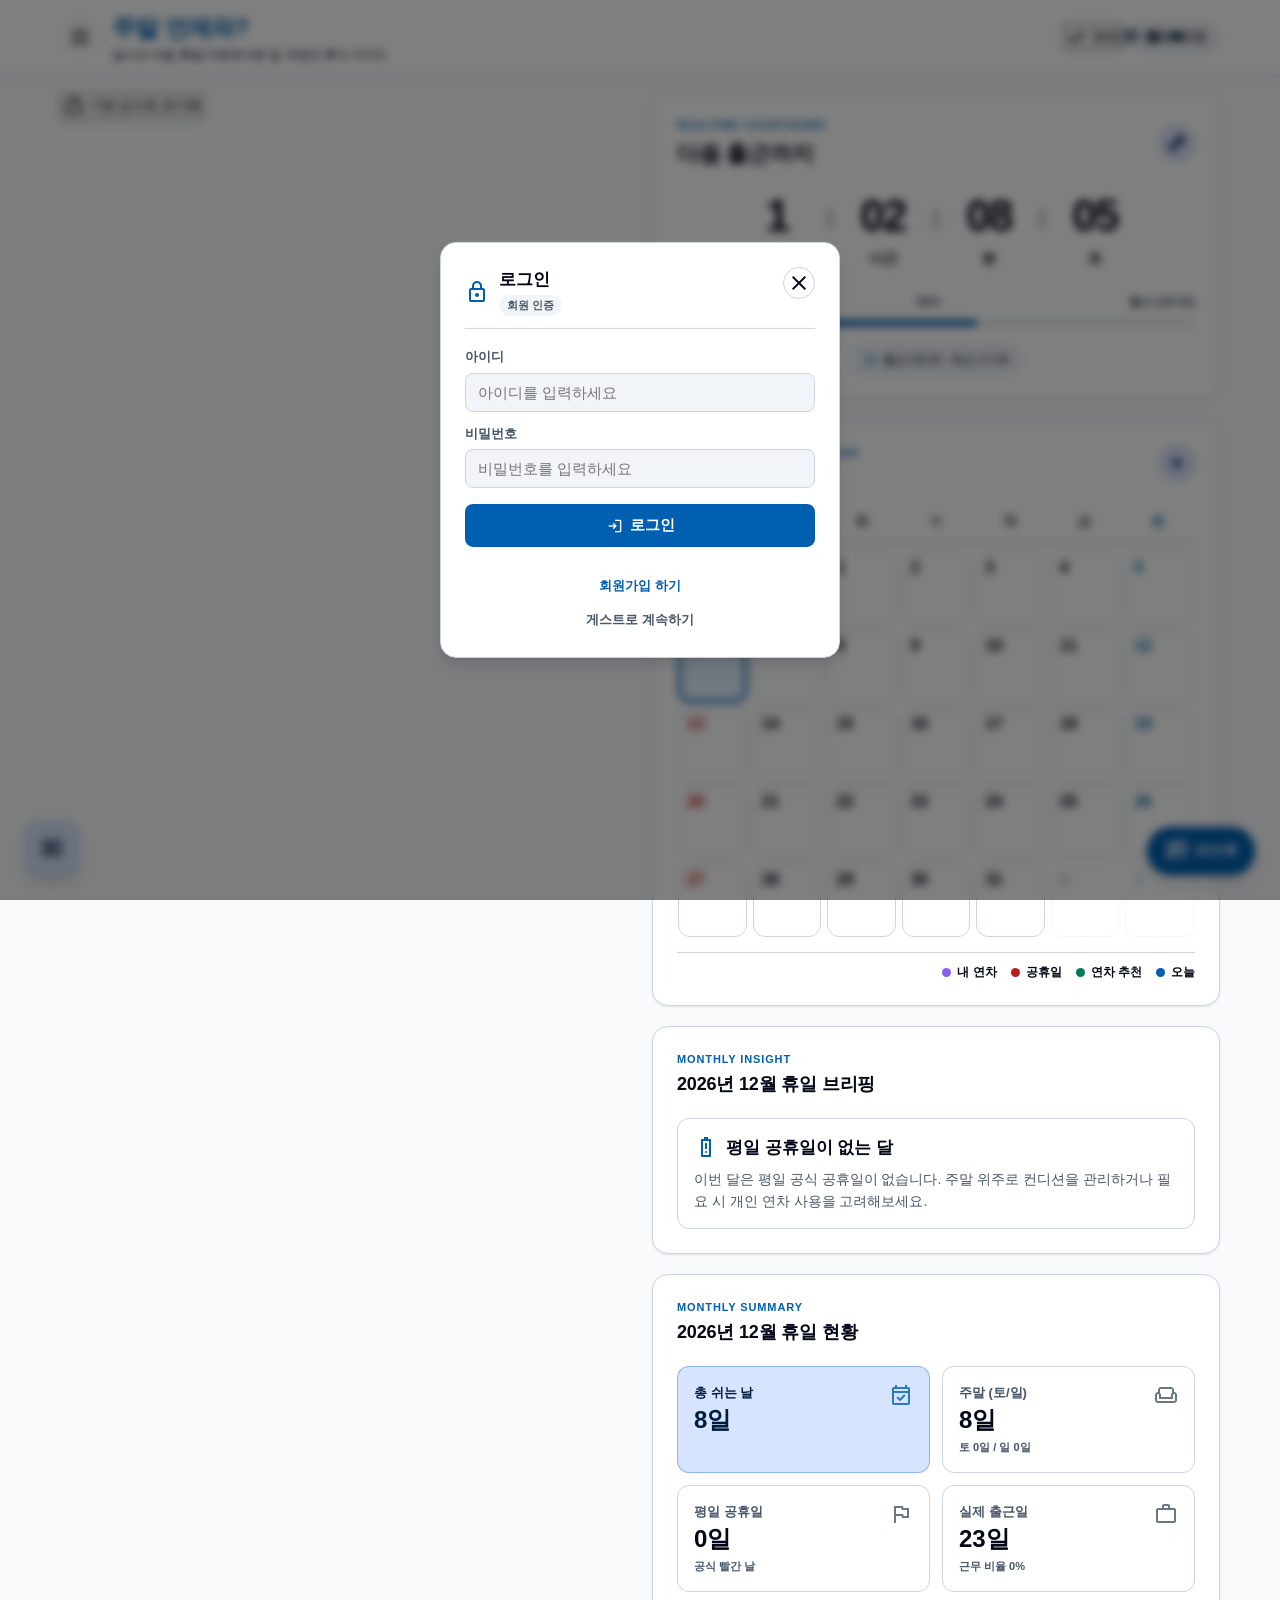
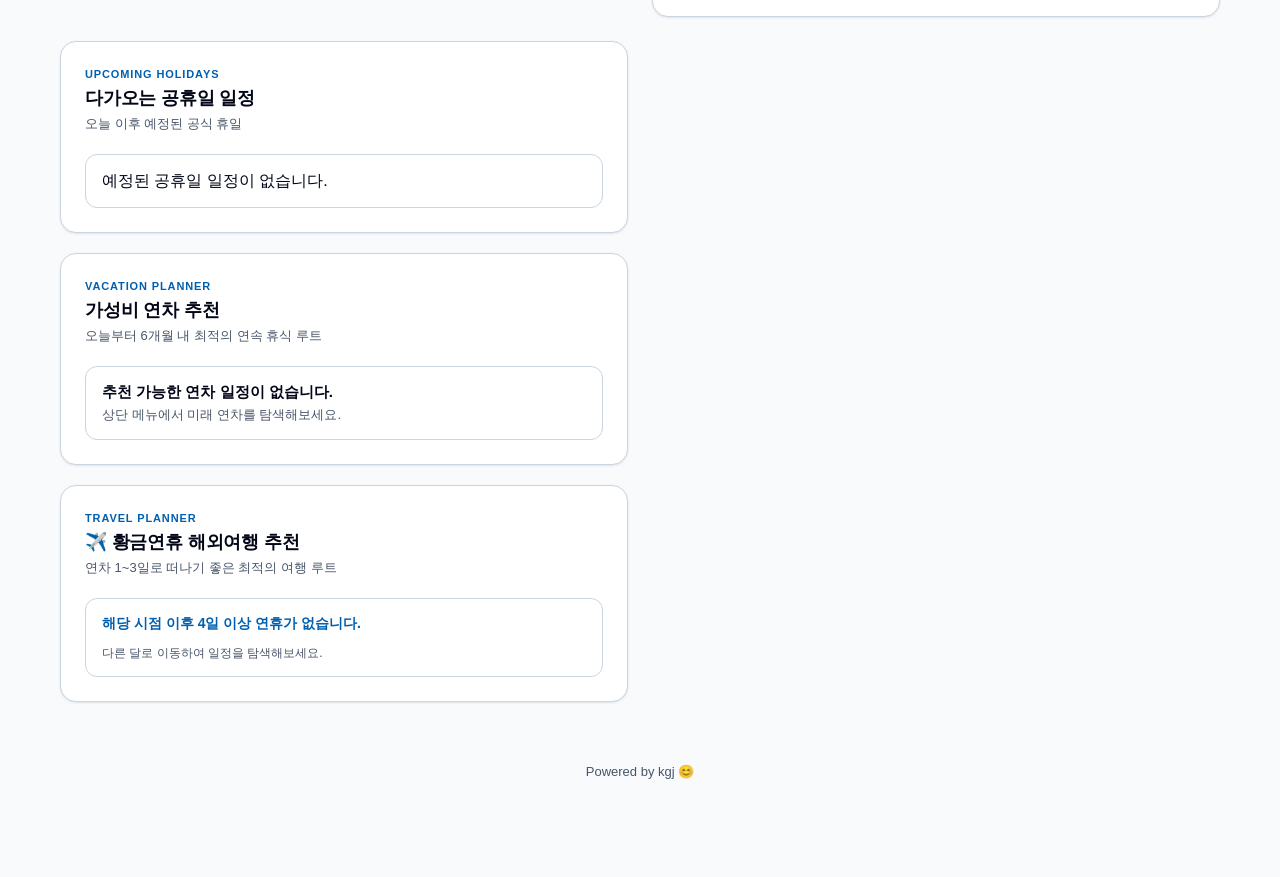
==== commit a76bcabd: "Update index.html" ====
--- a/index.html
+++ b/index.html
@@ -63,13 +63,19 @@
 
       <!-- 상단 우측 액션 영역 -->
       <div class="top-bar-right-actions">
+        <!-- 🌟 위젯 순서 변경 모드 활성화 시 나타나는 완료 버튼 -->
+        <button type="button" class="top-bar-done-btn is-hidden" id="btn-done-widget-reorder" title="위젯 순서 변경 완료">
+          <span class="material-symbols-outlined">check</span>
+          <span>완료</span>
+        </button>
+
         <!-- 스크롤 시 게스트 버튼 왼쪽에 나타나는 피드백 버튼 -->
         <button type="button" class="top-bar-feedback-btn is-hidden" id="btn-top-feedback" title="피드백 작성">
           <span class="material-symbols-outlined">chat</span>
           <span class="btn-text">피드백</span>
         </button>
 
-        <!-- 👤 사용자 로그인 상태 / 프로필 버튼 (최상단 맨 오른쪽 위치) -->
+        <!-- 👤 사용자 로그인 상태 / 프로필 버튼 -->
         <button type="button" class="top-bar-user-btn" id="btn-top-user" title="내 계정 정보">
           <span class="material-symbols-outlined" style="font-size: 18px;">account_circle</span>
           <span class="user-name-text" id="top-user-name">로그인</span>
@@ -111,18 +117,18 @@
        ========================================== -->
   <div class="app-layout">
     <main class="responsive-dashboard-grid" id="main-dashboard-grid">
+      <!-- 🌟 위젯 순서 변경 모드 진입 시 최상단에 나타나는 초기화 바 -->
+      <div class="widget-reset-bar" id="widget-reset-bar">
+        <button type="button" class="btn-reset-widgets-jiggle" id="btn-reset-widgets-jiggle" title="위젯 기본 순서로 초기화">
+          <span class="material-symbols-outlined">restart_alt</span>
+          <span>기본 순서로 초기화</span>
+        </button>
+      </div>
+
       <!-- 좌측 칼럼 영역 (4개 위젯) -->
       <div class="grid-col primary-col" id="col-primary">
-        
-        <!-- 위젯 순서 변경 버튼 바 -->
-        <div class="widget-order-top-bar">
-          <button type="button" class="btn-widget-reorder-main" id="btn-open-widget-order" title="대시보드 위젯 순서 변경">
-            <span class="material-symbols-outlined">swap_vert</span>
-            <span>메인 위젯 순서 변경</span>
-          </button>
-        </div>
-
-        <!-- 위젯 1: 실시간 쉬는 날 카운트다운 (헤더 우측 연필 버튼 포함) -->
+
+        <!-- 위젯 1: 실시간 쉬는 날 카운트다운 -->
         <section class="md-card hero-card dashboard-widget" data-widget-id="countdown" id="widget-countdown">
           <div class="card-header">
             <div>
@@ -191,7 +197,7 @@
           </div>
         </section>
 
-        <!-- 위젯 2: 현재 월 고정 달력 (날씨 표시 지원 & 연차 추가 버튼) -->
+        <!-- 위젯 2: 현재 월 고정 달력 -->
         <section class="md-card dashboard-widget" data-widget-id="calendar" id="widget-calendar">
           <div class="cal-nav-bar">
             <div class="cal-title-area">
@@ -269,7 +275,7 @@
               <div class="stat-content">
                 <span class="stat-label">주말 (토/일)</span>
                 <span class="stat-value" id="main-stat-weekend-days">0일</span>
-                <span class="stat-sub" id="main-stat-weekend-detail">토 0일 / 일 0일</span>
+                <span class="stat-sub" id="sim-stat-weekend-detail">토 0일 / 일 0일</span>
               </div>
               <span class="material-symbols-outlined stat-icon">weekend</span>
             </div>
@@ -287,7 +293,7 @@
               <div class="stat-content">
                 <span class="stat-label">실제 출근일</span>
                 <span class="stat-value" id="main-stat-work-days">0일</span>
-                <span class="stat-sub" id="main-stat-work-percent">근무 비율 0%</span>
+                <span class="stat-sub" id="sim-stat-work-percent">근무 비율 0%</span>
               </div>
               <span class="material-symbols-outlined stat-icon">work</span>
             </div>
@@ -360,7 +366,7 @@
     </div>
     
     <nav class="nav-menu-list">
-      <!-- 1. 미래 연차 시뮬레이터 (🌟 feature-item 형태로 통일하여 과도한 파란 배경 제거) -->
+      <!-- 1. 미래 연차 시뮬레이터 -->
       <button type="button" class="nav-menu-item feature-item" id="menu-open-simulator">
         <span class="material-symbols-outlined nav-item-icon" style="color: var(--md-sys-color-primary);">edit_calendar</span>
         <div class="nav-item-text">
@@ -386,6 +392,18 @@
         <div class="nav-item-text">
           <span class="nav-item-title">합법적 월급 루팡 가이드</span>
           <span class="nav-item-desc">시간 때우기 꿀팁 & 실시간 루팡 급여 계산기</span>
+        </div>
+        <span class="material-symbols-outlined nav-item-arrow">chevron_right</span>
+      </button>
+
+      <div class="nav-section-label">설정 및 관리</div>
+
+      <!-- 🌟 4. 햄버거 메뉴에서 진입하는 위젯 순서 변경 버튼 -->
+      <button type="button" class="nav-menu-item feature-item" id="menu-open-widget-reorder">
+        <span class="material-symbols-outlined nav-item-icon" style="color: #059669;">dashboard_customize</span>
+        <div class="nav-item-text">
+          <span class="nav-item-title">메인 위젯 순서 변경</span>
+          <span class="nav-item-desc">대시보드 위젯 드래그 배치 모드 진입</span>
         </div>
         <span class="material-symbols-outlined nav-item-arrow">chevron_right</span>
       </button>
@@ -454,12 +472,13 @@
                 <h2 id="my-leave-cal-month-year" class="title-medium">2026년 9월</h2>
               </div>
             </div>
+            <!-- 🌟 수정됨: 깨짐을 유발하던 btn-order-move를 표준 cal-nav-btn으로 교체 -->
             <div class="cal-nav-buttons">
-              <button type="button" id="my-leave-cal-prev" class="btn-order-move" title="이전 달">
-                <span class="material-symbols-outlined icon-small">chevron_left</span>
+              <button type="button" id="my-leave-cal-prev" class="cal-nav-btn" title="이전 달" aria-label="이전 달">
+                <span class="material-symbols-outlined">chevron_left</span>
               </button>
-              <button type="button" id="my-leave-cal-next" class="btn-order-move" title="다음 달">
-                <span class="material-symbols-outlined icon-small">chevron_right</span>
+              <button type="button" id="my-leave-cal-next" class="cal-nav-btn" title="다음 달" aria-label="다음 달">
+                <span class="material-symbols-outlined">chevron_right</span>
               </button>
             </div>
           </div>
@@ -508,7 +527,7 @@
   </aside>
 
   <!-- ==========================================
-       4. 연차 일정 상세 등록 & 삭제 팝업 모달
+       4. 연차 일정 상세 등록 & 수정 팝업 모달
        ========================================== -->
   <div class="modal-backdrop" id="leave-reg-modal-backdrop"></div>
   <div class="cal-detail-modal feedback-modal-card" id="leave-reg-modal" role="dialog" aria-modal="true">
@@ -553,11 +572,6 @@
           <button type="submit" id="btn-leave-reg-submit" class="fb-submit-btn" style="background-color: #8b5cf6;">
             <span class="material-symbols-outlined" id="leave-reg-btn-icon" style="font-size: 18px;">check_circle</span>
             <span id="leave-reg-btn-text">연차 등록하기</span>
-          </button>
-          
-          <button type="button" id="btn-leave-reg-delete" class="fb-submit-btn" style="display: none; background-color: var(--md-sys-color-error);">
-            <span class="material-symbols-outlined" style="font-size: 18px;">delete</span>
-            <span id="leave-del-btn-text">연차 삭제하기</span>
           </button>
         </div>
       </form>
@@ -964,40 +978,7 @@
   </aside>
 
   <!-- ==========================================
-       8. 메인 위젯 순서 설정 모달
-       ========================================== -->
-  <div class="modal-backdrop" id="widget-order-modal-backdrop"></div>
-  <div class="cal-detail-modal widget-order-modal" id="widget-order-modal" role="dialog" aria-modal="true">
-    <div class="modal-header">
-      <div class="modal-title-wrap">
-        <span class="material-symbols-outlined modal-icon" style="color: #005fb0;">swap_vert</span>
-        <div>
-          <h3 class="modal-date">메인 위젯 순서 설정</h3>
-          <span class="modal-status-badge normal">커스텀 배치</span>
-        </div>
-      </div>
-      <button type="button" class="md-icon-button modal-close-btn" id="btn-close-widget-order" aria-label="닫기">
-        <span class="material-symbols-outlined">close</span>
-      </button>
-    </div>
-    <div class="modal-body">
-      <p class="widget-order-guide">화살표(▲/▼)를 눌러 위젯의 표시 순서를 변경하세요.</p>
-      <div class="widget-order-list" id="widget-order-list"></div>
-      
-      <div class="widget-order-actions">
-        <button type="button" class="md-button md-button-text" id="btn-reset-widget-order">
-          <span class="material-symbols-outlined icon-small">restart_alt</span>
-          <span>기본 순서로 복원</span>
-        </button>
-        <button type="button" class="md-button sim-today-btn" id="btn-save-widget-order">
-          <span>완료</span>
-        </button>
-      </div>
-    </div>
-  </div>
-
-  <!-- ==========================================
-       9. 달력 날짜 상세 모달
+       8. 달력 날짜 상세 모달
        ========================================== -->
   <div class="modal-backdrop" id="cal-modal-backdrop"></div>
   <div class="cal-detail-modal" id="cal-detail-modal" role="dialog" aria-modal="true">
@@ -1027,17 +1008,30 @@
         <p class="info-value-desc" id="modal-info-desc">대한민국 공식 공휴일입니다.</p>
       </div>
 
-      <div class="modal-info-row" id="modal-my-leave-action-row" style="display: none; margin-top: 6px;">
-        <button type="button" id="btn-delete-selected-leave" class="fb-submit-btn" style="background-color: var(--md-sys-color-error); padding: 9px 14px; font-size: 0.8125rem;">
+      <!-- 🌟 등록된 내 연차 전용 액션 영역 (수정 / 삭제) -->
+      <div class="modal-info-row" id="modal-my-leave-action-row" style="display: none; margin-top: 8px; flex-direction: column; gap: 8px;">
+        <button type="button" id="btn-edit-selected-leave" class="fb-submit-btn" style="background-color: #8b5cf6; padding: 10px 14px; font-size: 0.8125rem;">
+          <span class="material-symbols-outlined" style="font-size: 16px;">edit</span>
+          <span>연차 수정하기</span>
+        </button>
+        <button type="button" id="btn-delete-selected-leave" class="fb-submit-btn" style="background-color: var(--md-sys-color-error); padding: 10px 14px; font-size: 0.8125rem;">
           <span class="material-symbols-outlined" style="font-size: 16px;">delete</span>
-          <span>이 연차 일정 취소/삭제</span>
+          <span>연차 삭제하기</span>
+        </button>
+      </div>
+
+      <!-- 🌟 새로 추가됨: 미등록 빈 날짜/일반 날짜 전용 연차 등록 버튼 -->
+      <div class="modal-info-row" id="modal-add-leave-action-row" style="display: none; margin-top: 8px;">
+        <button type="button" id="btn-add-selected-leave" class="fb-submit-btn" style="background-color: #8b5cf6; padding: 10px 14px; font-size: 0.8125rem;">
+          <span class="material-symbols-outlined" style="font-size: 16px;">calendar_add_on</span>
+          <span>연차 등록하기</span>
         </button>
       </div>
     </div>
   </div>
 
   <!-- ==========================================
-       10. 피드백 작성 모달
+       9. 피드백 작성 모달
        ========================================== -->
   <div class="modal-backdrop" id="feedback-modal-backdrop"></div>
   <div class="cal-detail-modal feedback-modal-card" id="feedback-modal" role="dialog" aria-modal="true">
@@ -1080,7 +1074,7 @@
   </div>
 
   <!-- ==========================================
-       11. 로그인 & 회원가입 모달
+       10. 로그인 & 회원가입 모달
        ========================================== -->
   <div class="modal-backdrop" id="auth-modal-backdrop"></div>
   <div class="cal-detail-modal auth-modal-card" id="auth-modal" role="dialog" aria-modal="true">
@@ -1155,7 +1149,7 @@
   </div>
 
   <!-- ==========================================
-       12. 개인정보 변경 전용 모달 (출퇴근 시간 설정)
+       11. 개인정보 변경 전용 모달 (출퇴근 시간 설정 + Safari 시계 아이콘 래퍼)
        ========================================== -->
   <div class="modal-backdrop" id="profile-edit-modal-backdrop"></div>
   <div class="cal-detail-modal auth-modal-card" id="profile-edit-modal" role="dialog" aria-modal="true">
@@ -1174,14 +1168,22 @@
 
     <div class="modal-body">
       <form id="profile-edit-form" class="feedback-form-content">
+        <!-- 출근 시간 인풋 + 우측 시계 기호 래퍼 -->
         <div class="form-group-item">
           <label for="edit-start-work-time" class="fb-label">출근 시간</label>
-          <input type="time" id="edit-start-work-time" class="fb-select" required />
-        </div>
-
+          <div class="time-picker-wrapper">
+            <input type="time" id="edit-start-work-time" class="fb-select time-picker-input" required />
+            <span class="material-symbols-outlined time-picker-icon" aria-hidden="true">schedule</span>
+          </div>
+        </div>
+
+        <!-- 퇴근 시간 인풋 + 우측 시계 기호 래퍼 -->
         <div class="form-group-item">
           <label for="edit-off-work-time" class="fb-label">퇴근 시간</label>
-          <input type="time" id="edit-off-work-time" class="fb-select" required />
+          <div class="time-picker-wrapper">
+            <input type="time" id="edit-off-work-time" class="fb-select time-picker-input" required />
+            <span class="material-symbols-outlined time-picker-icon" aria-hidden="true">schedule</span>
+          </div>
         </div>
 
         <button type="submit" id="btn-profile-edit-submit" class="fb-submit-btn" style="margin-top: 6px;">
@@ -1193,7 +1195,7 @@
   </div>
 
   <!-- ==========================================
-       13. 비밀번호 변경 전용 모달
+       12. 비밀번호 변경 전용 모달
        ========================================== -->
   <div class="modal-backdrop" id="pw-change-modal-backdrop"></div>
   <div class="cal-detail-modal auth-modal-card" id="pw-change-modal" role="dialog" aria-modal="true">
--- a/style.css
+++ b/style.css
@@ -424,6 +424,7 @@
   position: relative;
 }
 
+/* 👤 로그인/게스트 버튼 */
 .top-bar-user-btn {
   display: inline-flex;
   align-items: center;
@@ -454,38 +455,80 @@
   white-space: nowrap;
 }
 
+/* 🌟 상단 피드백 버튼: 게스트 버튼과 완벽히 동일한 규격 (패딩, 테두리, 아이콘 18px)
+      등장 시 아래로 뿅(바운스 낙하), 사라질 때 위로 쏙! */
 .top-bar-feedback-btn {
   display: inline-flex;
   align-items: center;
-  gap: 5px;
-  padding: 6px 14px;
+  gap: 6px;
+  padding: 6px 12px; /* 게스트 버튼과 100% 동일 */
   border-radius: var(--md-shape-corner-full);
   background-color: var(--md-sys-color-primary-container);
   color: var(--md-sys-color-on-primary-container);
-  border: 1px solid var(--card-border-color);
+  border: 1.5px solid var(--card-border-color); /* 게스트 버튼과 100% 동일 */
   font-size: 0.8125rem;
   font-weight: 800;
   cursor: pointer;
   flex-shrink: 0;
-  transition: opacity 0.25s ease, transform 0.25s ease, background-color 0.2s;
+  white-space: nowrap;
+
+  /* 정상 표시 상태 */
+  max-width: 130px;
   opacity: 1;
-  transform: scale(1);
+  transform: translateY(0) scale(1);
+  margin-left: 0;
+  pointer-events: auto;
+  visibility: visible;
+
+  /* 🌟 등장 애니메이션: 위에서 아래로 뿅! 통통 튀며 안착 */
+  transition: 
+    transform 0.36s cubic-bezier(0.34, 1.56, 0.64, 1),
+    opacity 0.22s ease,
+    max-width 0.28s cubic-bezier(0.2, 0, 0, 1),
+    padding 0.28s ease,
+    margin-left 0.28s cubic-bezier(0.2, 0, 0, 1),
+    background-color 0.2s,
+    color 0.2s;
+  will-change: transform, opacity, max-width;
 }
 
 .top-bar-feedback-btn:hover {
   background-color: var(--md-sys-color-primary);
   color: var(--md-sys-color-on-primary);
-}
-
+  transform: translateY(-1px) scale(1.03);
+}
+
+/* 🌟 숨김 상태: 찌그러짐 없이 위쪽 천장으로 쏙! 빨려 올라가며 사라짐 */
 .top-bar-feedback-btn.is-hidden {
-  display: none !important;
-  opacity: 0;
-  pointer-events: none;
-  transform: scale(0.85);
+  opacity: 0 !important;
+  transform: translateY(-34px) scale(0.82) !important;
+  max-width: 0 !important;
+  padding-left: 0 !important;
+  padding-right: 0 !important;
+  border-color: transparent !important;
+  margin-left: -8px !important; /* flex gap 상쇄 */
+  pointer-events: none !important;
+  visibility: hidden;
+
+  /* 🌟 퇴장 애니메이션: 위로 먼저 빠르게 쏙 올라간 뒤 공간 정리 */
+  transition: 
+    transform 0.24s cubic-bezier(0.4, 0, 0.2, 1),
+    opacity 0.18s ease-in,
+    max-width 0.22s cubic-bezier(0.4, 0, 0.2, 1) 0.05s,
+    padding 0.22s cubic-bezier(0.4, 0, 0.2, 1) 0.05s,
+    margin-left 0.22s cubic-bezier(0.4, 0, 0.2, 1) 0.05s,
+    border-color 0.15s ease,
+    visibility 0s 0.28s;
 }
 
 .top-bar-feedback-btn .material-symbols-outlined {
-  font-size: 16px;
+  font-size: 18px; /* 게스트 버튼의 아이콘(18px)과 동일하게 조정 */
+  flex-shrink: 0;
+}
+
+.top-bar-feedback-btn .btn-text {
+  flex-shrink: 0;
+  white-space: nowrap;
 }
 
 /* 우측 상단 확대 애니메이션 프로필 팝업 */
@@ -2632,12 +2675,16 @@
   display: flex;
   flex-direction: column;
   gap: 14px;
+  width: 100%;
+  min-width: 0;
 }
 
 .form-group-item {
   display: flex;
   flex-direction: column;
   gap: 6px;
+  width: 100%;
+  min-width: 0;
 }
 
 .fb-label {
@@ -2648,6 +2695,8 @@
 
 .fb-select, .fb-textarea {
   width: 100%;
+  max-width: 100%;
+  min-width: 0;
   background-color: var(--md-sys-color-surface-container-high);
   border: 1.5px solid var(--card-border-color);
   color: var(--md-sys-color-on-surface);
@@ -2657,6 +2706,26 @@
   font-family: inherit;
   outline: none;
   box-sizing: border-box;
+  display: block;
+}
+
+/* Safari/iOS input[type="time"] 전용 크로스 브라우징 보정 */
+input[type="time"].fb-select {
+  -webkit-appearance: none;
+  -moz-appearance: none;
+  appearance: none;
+  display: block;
+  width: 100% !important;
+  max-width: 100% !important;
+  min-width: 0 !important;
+  box-sizing: border-box !important;
+}
+
+input[type="time"].fb-select::-webkit-date-and-time-value {
+  text-align: left;
+  min-height: 1.25em;
+  display: flex;
+  align-items: center;
 }
 
 .fb-select:focus, .fb-textarea:focus {
@@ -2709,6 +2778,10 @@
 .auth-modal-card .fb-select {
   padding: 10px 12px;
   font-size: 0.9375rem;
+  width: 100%;
+  max-width: 100%;
+  min-width: 0;
+  box-sizing: border-box;
 }
 
 .auth-bottom-links {
@@ -2845,7 +2918,16 @@
     max-width: 55px;
   }
   
-  .top-bar-feedback-btn { padding: 5px 10px; font-size: 0.75rem; }
+  /* 모바일에서도 게스트 버튼과 100% 동일 규격 */
+  .top-bar-feedback-btn { 
+    padding: 5px 8px; 
+    font-size: 0.75rem; 
+    gap: 4px; 
+  }
+  .top-bar-feedback-btn .material-symbols-outlined {
+    font-size: 16px;
+  }
+
   .profile-popup { width: 220px; right: 0; }
 
   .md-card { padding: 16px; }
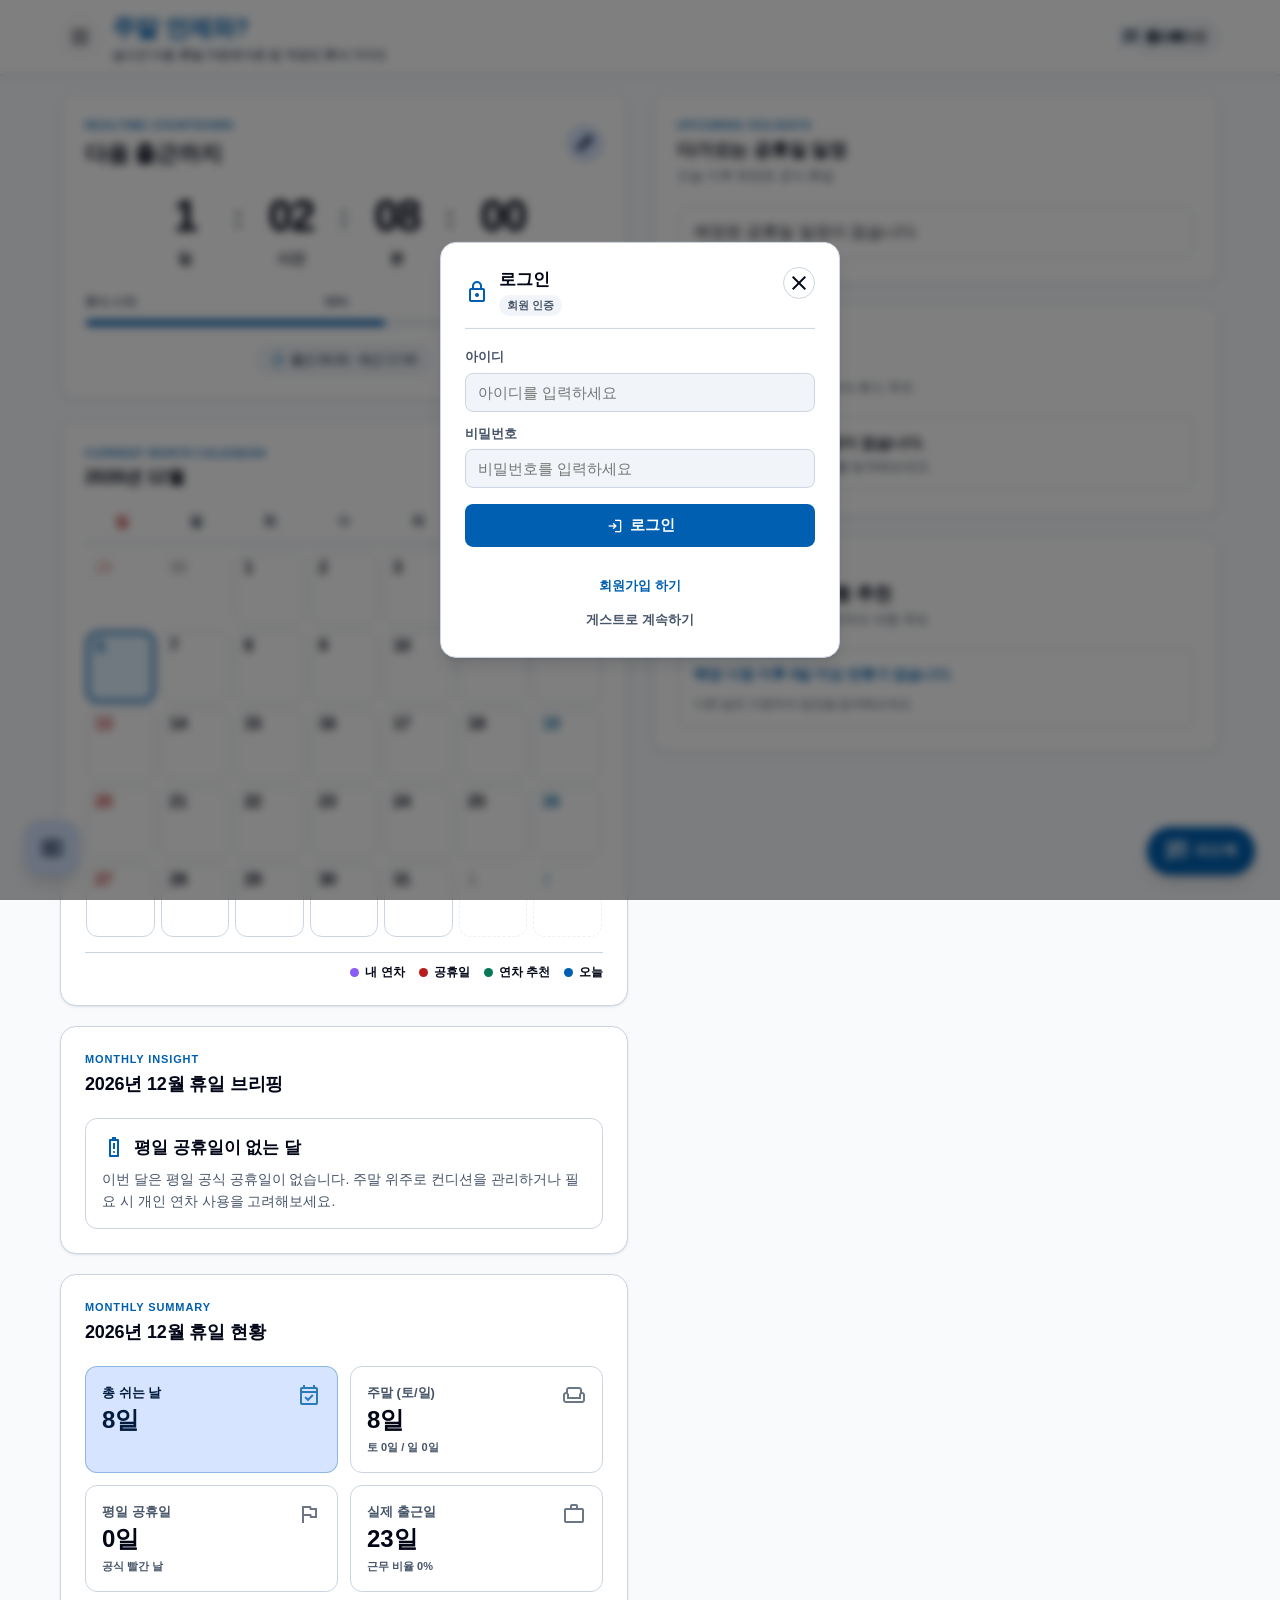
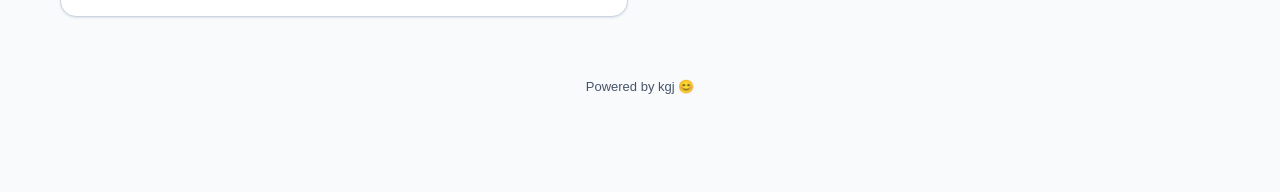
==== commit 5dfb249c: "Update index.html" ====
--- a/index.html
+++ b/index.html
@@ -354,7 +354,7 @@
     <div class="nav-drawer-header">
       <div class="nav-drawer-title-wrap">
         <h2 class="nav-title">메뉴</h2>
-        <span class="nav-version">v2.0.0</span>
+        <span class="nav-version">v2.5.0</span>
       </div>
       <button type="button" class="hamburger-btn" id="btn-close-nav-menu" aria-label="메뉴 닫기" title="메뉴 닫기">
         <div class="hamburger-lines">
--- a/style.css
+++ b/style.css
@@ -424,6 +424,37 @@
   position: relative;
 }
 
+/* 위젯 순서 편집 완료 버튼 */
+.top-bar-done-btn {
+  display: inline-flex;
+  align-items: center;
+  gap: 4px;
+  padding: 6px 14px;
+  border-radius: var(--md-shape-corner-full);
+  background-color: var(--md-sys-color-primary);
+  color: var(--md-sys-color-on-primary);
+  border: 1.5px solid var(--md-sys-color-primary);
+  font-size: 0.8125rem;
+  font-weight: 800;
+  cursor: pointer;
+  white-space: nowrap;
+  box-shadow: var(--md-elevation-2);
+  animation: feedbackDropBounce 0.3s cubic-bezier(0.175, 0.885, 0.32, 1.275) forwards;
+  transition: transform 0.15s ease, background-color 0.2s;
+}
+
+.top-bar-done-btn:hover {
+  transform: scale(1.04);
+}
+
+.top-bar-done-btn.is-hidden {
+  display: none !important;
+}
+
+.top-bar-done-btn .material-symbols-outlined {
+  font-size: 18px;
+}
+
 /* 👤 로그인/게스트 버튼 */
 .top-bar-user-btn {
   display: inline-flex;
@@ -455,24 +486,22 @@
   white-space: nowrap;
 }
 
-/* 🌟 상단 피드백 버튼: 게스트 버튼과 완벽히 동일한 규격 (패딩, 테두리, 아이콘 18px)
-      등장 시 아래로 뿅(바운스 낙하), 사라질 때 위로 쏙! */
+/* 상단 피드백 버튼 */
 .top-bar-feedback-btn {
   display: inline-flex;
   align-items: center;
   gap: 6px;
-  padding: 6px 12px; /* 게스트 버튼과 100% 동일 */
+  padding: 6px 12px;
   border-radius: var(--md-shape-corner-full);
   background-color: var(--md-sys-color-primary-container);
   color: var(--md-sys-color-on-primary-container);
-  border: 1.5px solid var(--card-border-color); /* 게스트 버튼과 100% 동일 */
+  border: 1.5px solid var(--card-border-color);
   font-size: 0.8125rem;
   font-weight: 800;
   cursor: pointer;
   flex-shrink: 0;
   white-space: nowrap;
 
-  /* 정상 표시 상태 */
   max-width: 130px;
   opacity: 1;
   transform: translateY(0) scale(1);
@@ -480,7 +509,6 @@
   pointer-events: auto;
   visibility: visible;
 
-  /* 🌟 등장 애니메이션: 위에서 아래로 뿅! 통통 튀며 안착 */
   transition: 
     transform 0.36s cubic-bezier(0.34, 1.56, 0.64, 1),
     opacity 0.22s ease,
@@ -498,7 +526,6 @@
   transform: translateY(-1px) scale(1.03);
 }
 
-/* 🌟 숨김 상태: 찌그러짐 없이 위쪽 천장으로 쏙! 빨려 올라가며 사라짐 */
 .top-bar-feedback-btn.is-hidden {
   opacity: 0 !important;
   transform: translateY(-34px) scale(0.82) !important;
@@ -506,11 +533,10 @@
   padding-left: 0 !important;
   padding-right: 0 !important;
   border-color: transparent !important;
-  margin-left: -8px !important; /* flex gap 상쇄 */
+  margin-left: -8px !important;
   pointer-events: none !important;
   visibility: hidden;
 
-  /* 🌟 퇴장 애니메이션: 위로 먼저 빠르게 쏙 올라간 뒤 공간 정리 */
   transition: 
     transform 0.24s cubic-bezier(0.4, 0, 0.2, 1),
     opacity 0.18s ease-in,
@@ -522,7 +548,7 @@
 }
 
 .top-bar-feedback-btn .material-symbols-outlined {
-  font-size: 18px; /* 게스트 버튼의 아이콘(18px)과 동일하게 조정 */
+  font-size: 18px;
   flex-shrink: 0;
 }
 
@@ -775,42 +801,6 @@
   text-transform: uppercase;
 }
 
-.widget-order-top-bar {
-  display: flex;
-  width: 100%;
-  margin-bottom: -6px;
-}
-
-.btn-widget-reorder-main {
-  width: 100%;
-  display: inline-flex;
-  align-items: center;
-  justify-content: center;
-  gap: 8px;
-  padding: 10px 16px;
-  border-radius: var(--md-shape-corner-medium);
-  background-color: var(--md-sys-color-primary-container);
-  color: var(--md-sys-color-on-primary-container);
-  border: 1px solid var(--card-border-color);
-  font-size: 0.875rem;
-  font-weight: 800;
-  cursor: pointer;
-  box-shadow: var(--md-elevation-1);
-  transition: all 0.2s cubic-bezier(0.2, 0, 0, 1);
-}
-
-.btn-widget-reorder-main:hover {
-  background-color: var(--md-sys-color-primary);
-  color: var(--md-sys-color-on-primary);
-  border-color: var(--md-sys-color-primary);
-  transform: translateY(-1px);
-  box-shadow: var(--md-elevation-2);
-}
-
-.btn-widget-reorder-main .material-symbols-outlined {
-  font-size: 20px;
-}
-
 .md-button {
   display: inline-flex;
   align-items: center;
@@ -863,7 +853,7 @@
 }
 
 /* ==========================================
-   5. 클린 텍스트 플립다운 시계 (Safari 호환 완화)
+   5. 클린 텍스트 플립다운 시계
    ========================================== */
 .countdown-display {
   display: flex;
@@ -1019,7 +1009,7 @@
 }
 
 /* ==========================================
-   6. 캘린더 그리드, 팁 배너
+   6. 캘린더 그리드, 팁 배너 & 네비게이션 버튼
    ========================================== */
 .cal-nav-bar {
   display: flex;
@@ -1041,8 +1031,37 @@
 
 .cal-nav-buttons {
   display: flex;
+  align-items: center;
   gap: 6px;
-  margin-top: 4px;
+}
+
+/* 🌟 이전/다음 달 버튼 스타일 복구 및 표준화 */
+.cal-nav-btn {
+  width: 36px;
+  height: 36px;
+  border-radius: var(--md-shape-corner-full);
+  border: 1.5px solid var(--card-border-color);
+  background-color: var(--md-sys-color-surface-container-high);
+  color: var(--md-sys-color-on-surface);
+  display: inline-flex;
+  align-items: center;
+  justify-content: center;
+  cursor: pointer;
+  padding: 0;
+  flex-shrink: 0;
+  box-shadow: var(--md-elevation-1);
+  transition: all 0.2s cubic-bezier(0.2, 0, 0, 1);
+}
+
+.cal-nav-btn:hover {
+  background-color: var(--md-sys-color-primary-container);
+  border-color: var(--md-sys-color-primary);
+  color: var(--md-sys-color-on-primary-container);
+  transform: translateY(-1px) scale(1.05);
+}
+
+.cal-nav-btn .material-symbols-outlined {
+  font-size: 20px;
 }
 
 /* 메인 화면 캘린더(+) 액션 버튼 */
@@ -1529,6 +1548,43 @@
 .my-leave-desc {
   font-size: 0.75rem;
   color: var(--md-sys-color-outline);
+}
+
+/* 🌟 내 연차 목록 우측 수정 & 삭제 버튼 그룹 */
+.my-leave-actions {
+  display: flex;
+  align-items: center;
+  gap: 6px;
+  flex-shrink: 0;
+}
+
+.btn-edit-leave {
+  width: 34px;
+  height: 34px;
+  border-radius: var(--md-shape-corner-small);
+  border: 1px solid var(--card-border-color);
+  background: transparent;
+  color: #8b5cf6;
+  display: flex;
+  align-items: center;
+  justify-content: center;
+  cursor: pointer;
+  flex-shrink: 0;
+  transition: all 0.2s ease;
+}
+
+.btn-edit-leave:hover {
+  background-color: #f3e8ff;
+  border-color: #8b5cf6;
+}
+
+[data-theme="dark"] .btn-edit-leave {
+  color: #c084fc;
+}
+
+[data-theme="dark"] .btn-edit-leave:hover {
+  background-color: #3b0764;
+  border-color: #a855f7;
 }
 
 .btn-delete-leave {
@@ -1791,15 +1847,6 @@
   background-color: var(--md-sys-color-surface-container-high);
   border-color: var(--md-sys-color-primary);
   transform: translateX(2px);
-}
-
-.nav-menu-item.primary-action {
-  background-color: var(--md-sys-color-primary-container);
-  border-color: rgba(0, 95, 176, 0.3);
-}
-.nav-menu-item.primary-action .nav-item-icon,
-.nav-menu-item.primary-action .nav-item-arrow {
-  color: var(--md-sys-color-primary);
 }
 
 .nav-item-icon { font-size: 24px; color: var(--md-sys-color-outline); }
@@ -2459,96 +2506,140 @@
 }
 
 /* ==========================================
-   12. 메인 위젯 순서 설정 모달
+   12. 🌟 위젯 순서 변경 (터치 선택 & 이동 슬롯 시스템)
    ========================================== */
-.widget-order-modal {
-  max-width: 440px;
-}
-
-.widget-order-guide {
+
+/* 텍스트/이미지 복사 돋보기 팝업 원천 차단 */
+.dashboard-widget,
+.dashboard-widget * {
+  -webkit-touch-callout: none !important;
+  -webkit-user-select: none !important;
+  -moz-user-select: none !important;
+  -ms-user-select: none !important;
+  user-select: none !important;
+}
+
+/* 편집 모드 진입 시 최상단 '기본 순서로 초기화' 바 */
+.widget-reset-bar {
+  display: none;
+  width: 100%;
+  justify-content: center;
+  align-items: center;
+  margin-bottom: -4px;
+  animation: feedbackDropBounce 0.32s cubic-bezier(0.175, 0.885, 0.32, 1.275) forwards;
+}
+
+body.is-editing-widgets .widget-reset-bar {
+  display: flex;
+}
+
+.btn-reset-widgets-jiggle {
+  display: inline-flex;
+  align-items: center;
+  gap: 6px;
+  padding: 7px 16px;
+  border-radius: var(--md-shape-corner-full);
+  background-color: var(--md-sys-color-surface);
+  border: 1.5px solid var(--card-border-color);
+  color: var(--md-sys-color-outline);
   font-size: 0.8125rem;
-  color: var(--md-sys-color-outline);
-  margin-bottom: 12px;
-}
-
-.widget-order-list {
-  display: flex;
-  flex-direction: column;
-  gap: 8px;
-  max-height: 380px;
-  overflow-y: auto;
-  padding: 2px;
-}
-
-.widget-order-item {
-  display: flex;
-  align-items: center;
-  justify-content: space-between;
-  padding: 10px 12px;
+  font-weight: 800;
+  cursor: pointer;
+  box-shadow: var(--md-elevation-1);
+  transition: all 0.2s cubic-bezier(0.2, 0, 0, 1);
+}
+
+.btn-reset-widgets-jiggle:hover {
   background-color: var(--md-sys-color-surface-container-high);
-  border: 1.5px solid var(--card-border-color);
+  color: var(--md-sys-color-primary);
+  border-color: var(--md-sys-color-primary);
+  transform: translateY(-1px);
+}
+
+.btn-reset-widgets-jiggle .material-symbols-outlined {
+  font-size: 18px;
+}
+
+/* 편집 모드 상태의 위젯들 (터치 선택 가능) */
+body.is-editing-widgets .dashboard-widget {
+  cursor: pointer;
+  position: relative;
+  transition: transform 0.2s ease, border-color 0.2s ease, box-shadow 0.2s ease;
+}
+
+body.is-editing-widgets .dashboard-widget:hover {
+  border-color: var(--md-sys-color-primary);
+}
+
+/* 🌟 선택된 위젯 강조 (이동 대상) */
+body.is-editing-widgets .dashboard-widget.is-selected {
+  border-color: var(--md-sys-color-primary) !important;
+  box-shadow: 0 0 0 3px rgba(0, 95, 176, 0.3), var(--md-elevation-3) !important;
+  transform: scale(1.02);
+  background-color: var(--md-sys-color-surface-container-high);
+}
+
+/* 선택 상태 배지 표시 */
+body.is-editing-widgets .dashboard-widget.is-selected::before {
+  content: "선택됨 (이동할 위치를 누르세요)";
+  position: absolute;
+  top: -12px;
+  left: 16px;
+  background: var(--md-sys-color-primary);
+  color: #ffffff;
+  font-size: 0.6875rem;
+  font-weight: 800;
+  padding: 3px 10px;
+  border-radius: var(--md-shape-corner-full);
+  box-shadow: var(--md-elevation-2);
+  z-index: 10;
+  pointer-events: none;
+  animation: feedbackDropBounce 0.25s cubic-bezier(0.175, 0.885, 0.32, 1.275) forwards;
+}
+
+/* 🌟 사이사이 배치되는 '여기로 이동' 슬롯 버튼 */
+.widget-insert-slot {
+  display: flex;
+  align-items: center;
+  justify-content: center;
+  gap: 6px;
+  width: 100%;
+  min-height: 48px;
+  padding: 12px 16px;
   border-radius: var(--md-shape-corner-medium);
-  transition: transform 0.2s ease, border-color 0.2s ease;
-}
-
-.widget-order-item-left {
-  display: flex;
-  align-items: center;
-  gap: 10px;
-}
-
-.widget-order-index {
-  font-size: 0.75rem;
-  font-weight: 900;
-  color: var(--md-sys-color-outline);
-  width: 20px;
-  text-align: center;
-}
-
-.widget-order-name {
+  border: 2px dashed var(--md-sys-color-primary);
+  background-color: rgba(0, 95, 176, 0.08);
+  color: var(--md-sys-color-primary);
   font-size: 0.875rem;
   font-weight: 800;
-  color: var(--md-sys-color-on-surface);
-}
-
-.widget-order-btns {
-  display: flex;
-  align-items: center;
-  gap: 4px;
-}
-
-.btn-order-move {
-  width: 32px;
-  height: 32px;
-  border-radius: 8px;
-  border: 1px solid var(--card-border-color);
-  background-color: var(--md-sys-color-surface);
-  color: var(--md-sys-color-on-surface);
-  display: flex;
-  align-items: center;
-  justify-content: center;
   cursor: pointer;
-  transition: all 0.15s ease;
-}
-
-.btn-order-move:hover:not(:disabled) {
+  user-select: none;
+  -webkit-user-select: none;
+  box-sizing: border-box;
+  transition: background-color 0.2s ease, transform 0.15s ease, border-color 0.2s ease;
+  animation: slotSlideDown 0.24s cubic-bezier(0.16, 1, 0.3, 1) forwards;
+}
+
+.widget-insert-slot:hover,
+.widget-insert-slot:active {
   background-color: var(--md-sys-color-primary-container);
   color: var(--md-sys-color-on-primary-container);
-  border-color: var(--md-sys-color-primary);
-}
-
-.btn-order-move:disabled {
-  opacity: 0.35;
-  cursor: not-allowed;
-}
-
-.widget-order-actions {
-  display: flex;
-  justify-content: space-between;
-  align-items: center;
-  margin-top: 16px;
-  padding-top: 12px;
-  border-top: 1.5px solid var(--card-border-color);
+  transform: scale(1.02);
+}
+
+.widget-insert-slot .material-symbols-outlined {
+  font-size: 20px;
+}
+
+@keyframes slotSlideDown {
+  0% {
+    opacity: 0;
+    transform: scaleY(0.7);
+  }
+  100% {
+    opacity: 1;
+    transform: scaleY(1);
+  }
 }
 
 /* ==========================================
@@ -2709,23 +2800,54 @@
   display: block;
 }
 
-/* Safari/iOS input[type="time"] 전용 크로스 브라우징 보정 */
-input[type="time"].fb-select {
+/* Safari/Chrome 공통 출퇴근 시간 시계 아이콘 래퍼 */
+.time-picker-wrapper {
+  position: relative;
+  display: flex;
+  align-items: center;
+  width: 100%;
+  min-width: 0;
+}
+
+.time-picker-input {
+  width: 100% !important;
+  padding-right: 40px !important;
+  cursor: pointer;
   -webkit-appearance: none;
   -moz-appearance: none;
   appearance: none;
-  display: block;
-  width: 100% !important;
-  max-width: 100% !important;
-  min-width: 0 !important;
   box-sizing: border-box !important;
 }
 
-input[type="time"].fb-select::-webkit-date-and-time-value {
+.time-picker-input::-webkit-date-and-time-value {
   text-align: left;
   min-height: 1.25em;
   display: flex;
   align-items: center;
+}
+
+.time-picker-input::-webkit-calendar-picker-indicator {
+  position: absolute;
+  top: 0;
+  left: 0;
+  right: 0;
+  bottom: 0;
+  width: 100%;
+  height: 100%;
+  opacity: 0;
+  cursor: pointer;
+}
+
+.time-picker-icon {
+  position: absolute;
+  right: 12px;
+  font-size: 20px;
+  color: var(--md-sys-color-primary);
+  pointer-events: none;
+  user-select: none;
+  display: flex;
+  align-items: center;
+  justify-content: center;
 }
 
 .fb-select:focus, .fb-textarea:focus {
@@ -2918,7 +3040,11 @@
     max-width: 55px;
   }
   
-  /* 모바일에서도 게스트 버튼과 100% 동일 규격 */
+  .top-bar-done-btn {
+    padding: 5px 10px;
+    font-size: 0.75rem;
+  }
+
   .top-bar-feedback-btn { 
     padding: 5px 8px; 
     font-size: 0.75rem; 
@@ -2995,6 +3121,9 @@
     gap: 24px;
     align-items: start;
   }
+  .widget-reset-bar {
+    grid-column: 1 / -1;
+  }
   .calendar-viewport { min-height: 380px; }
   .cal-cell { min-height: 72px; padding: 6px 8px; }
   .cal-date-num { font-size: 1rem; }
